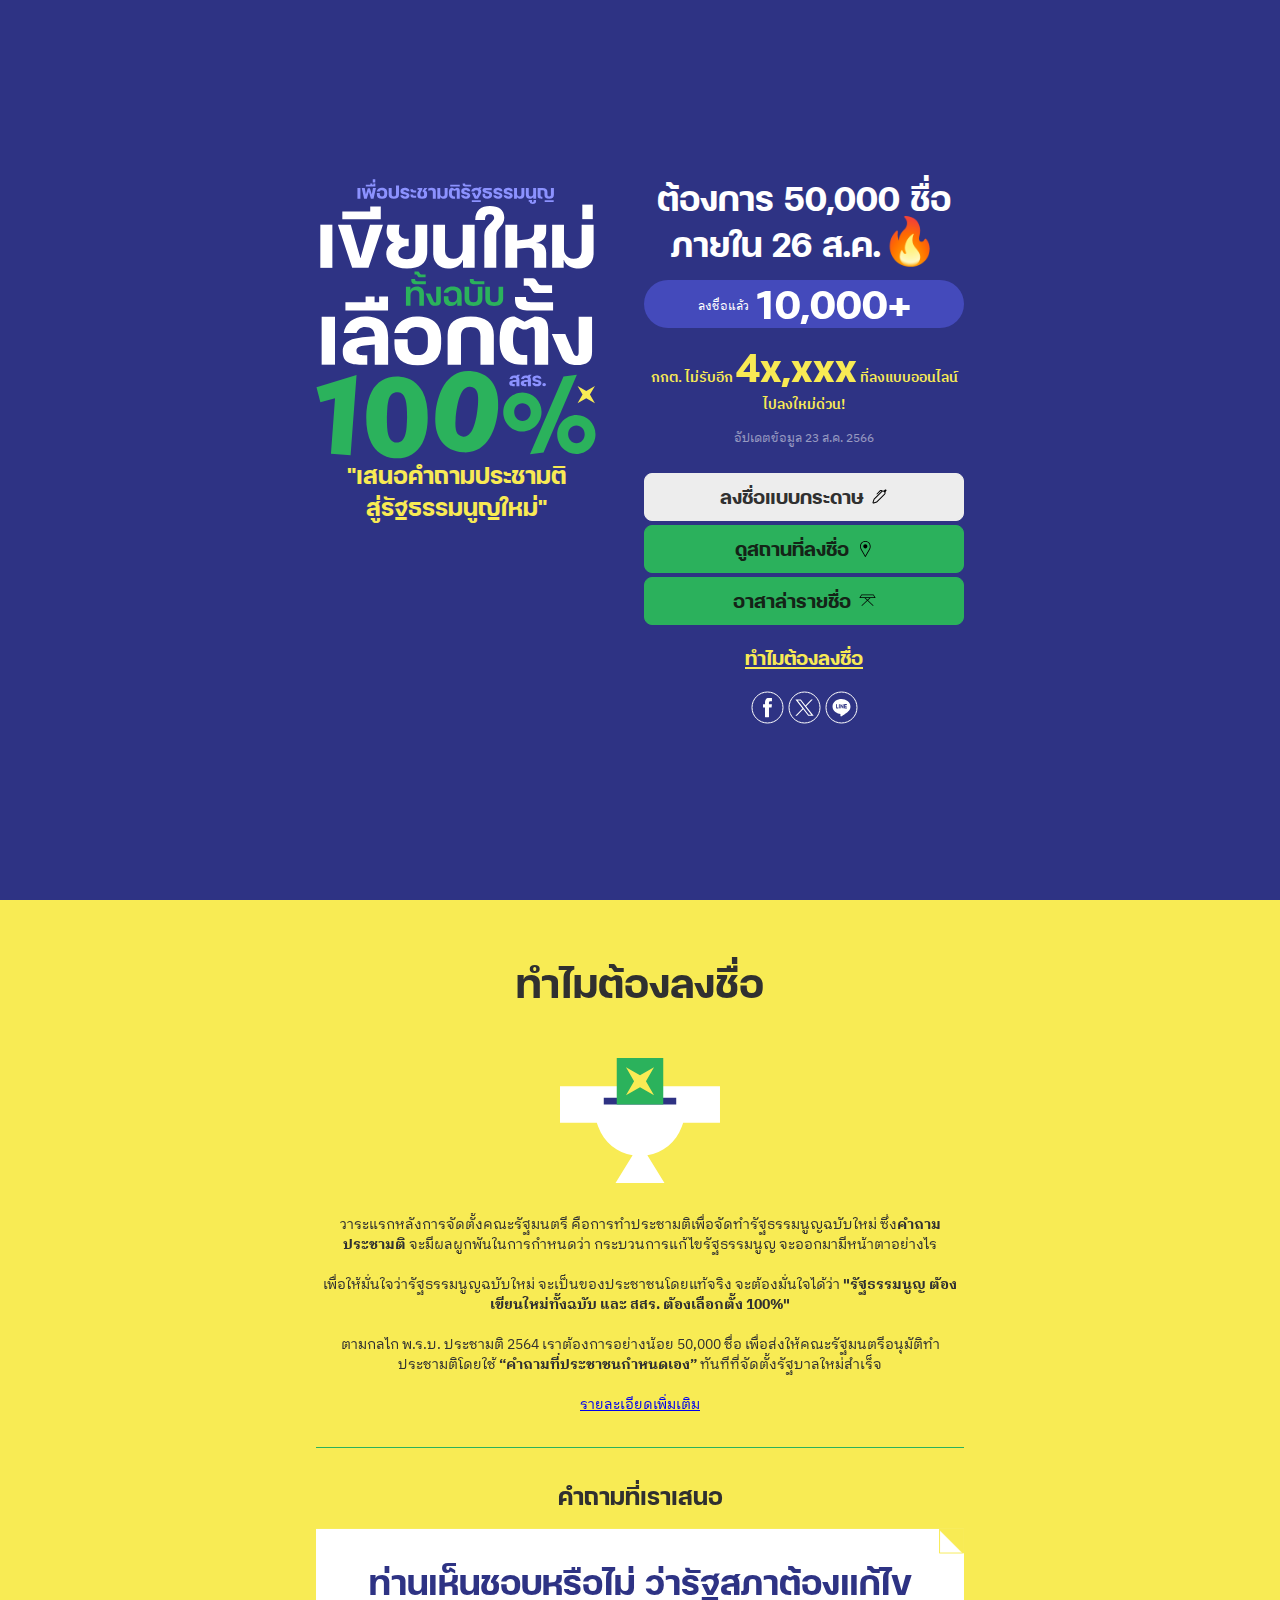
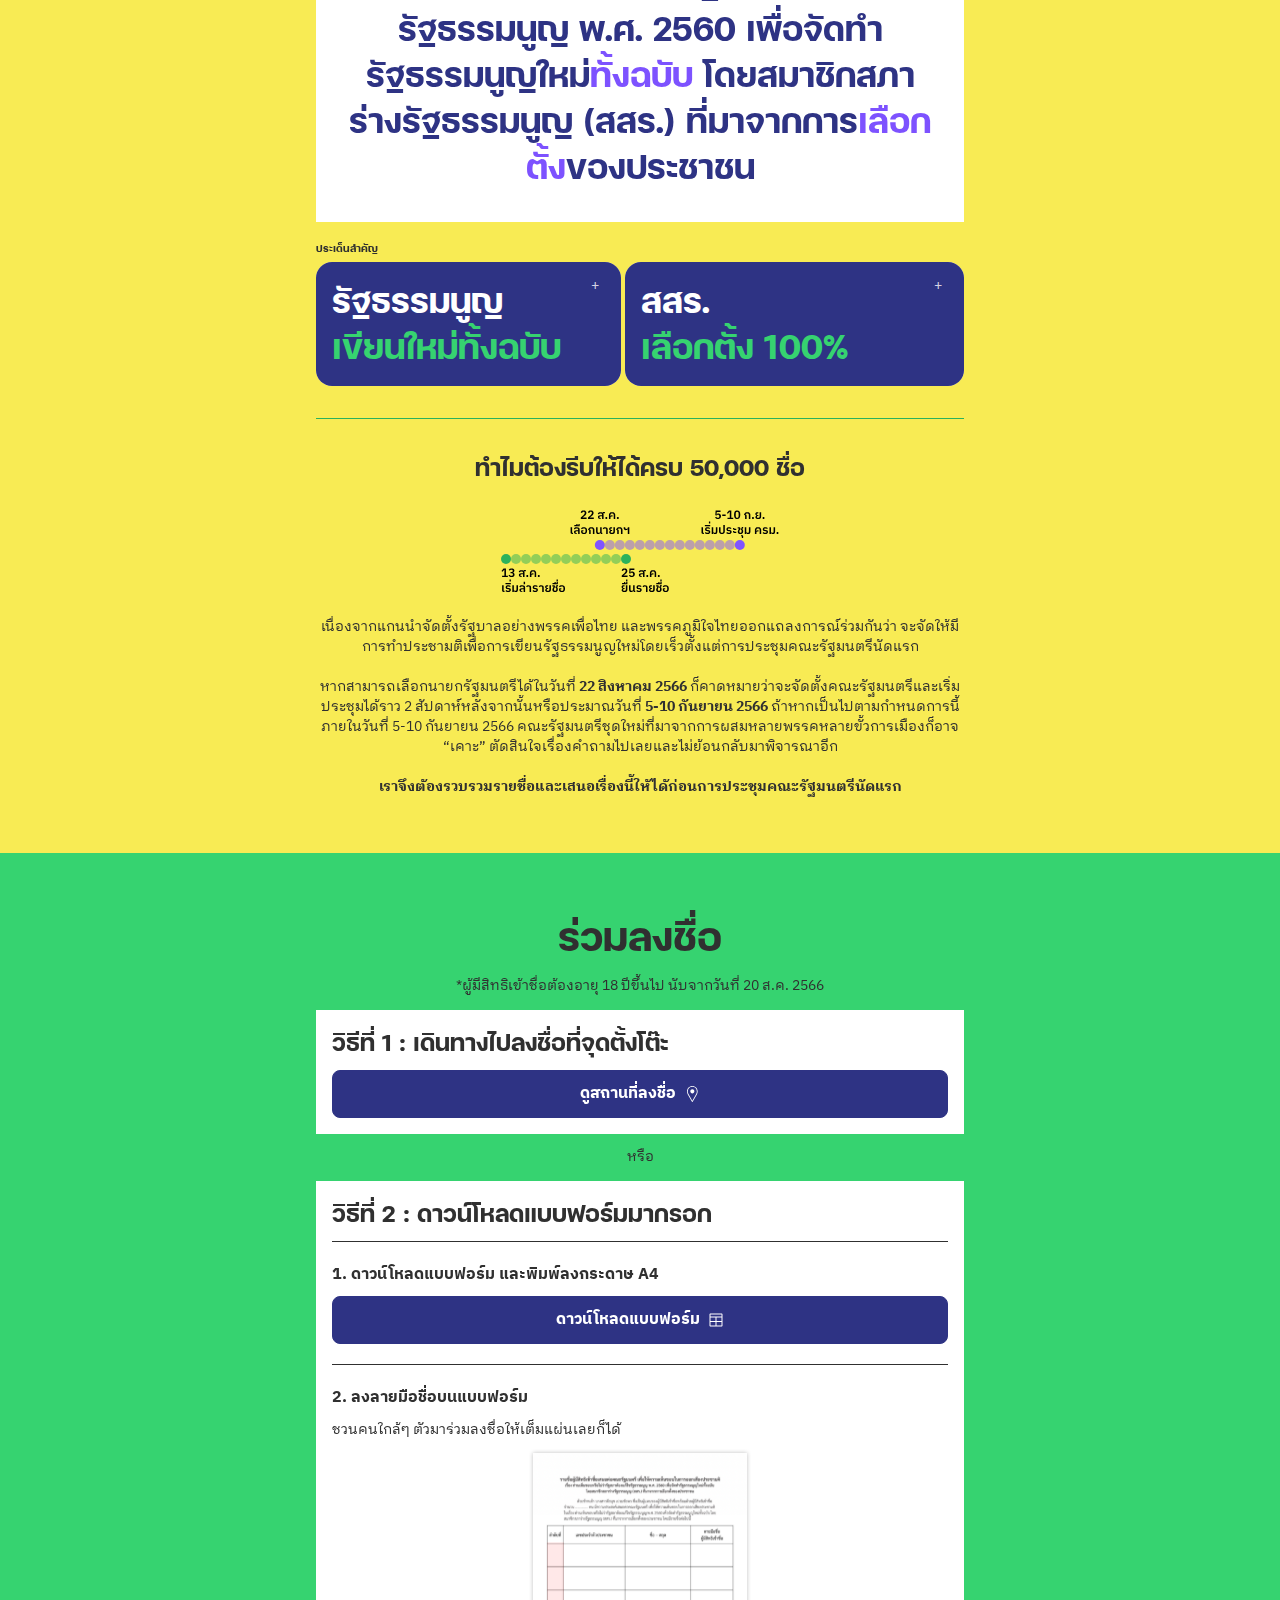
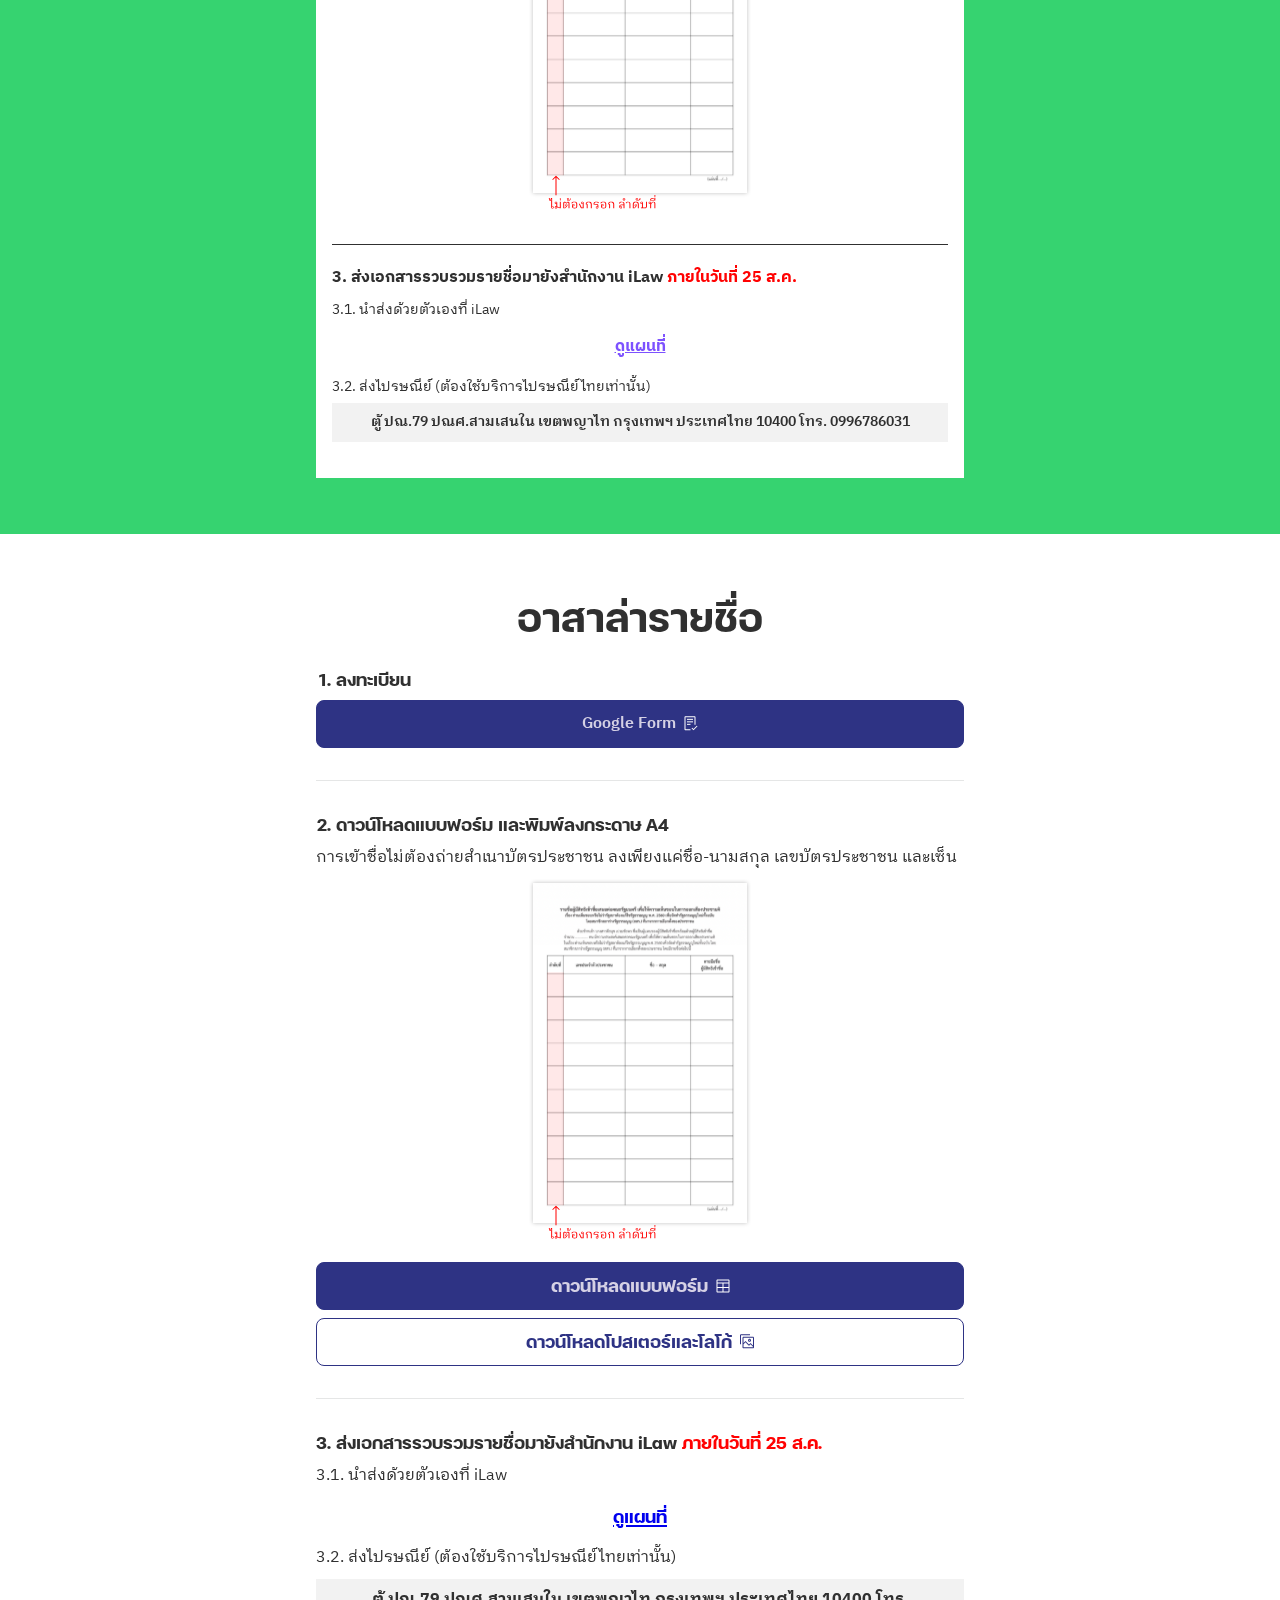
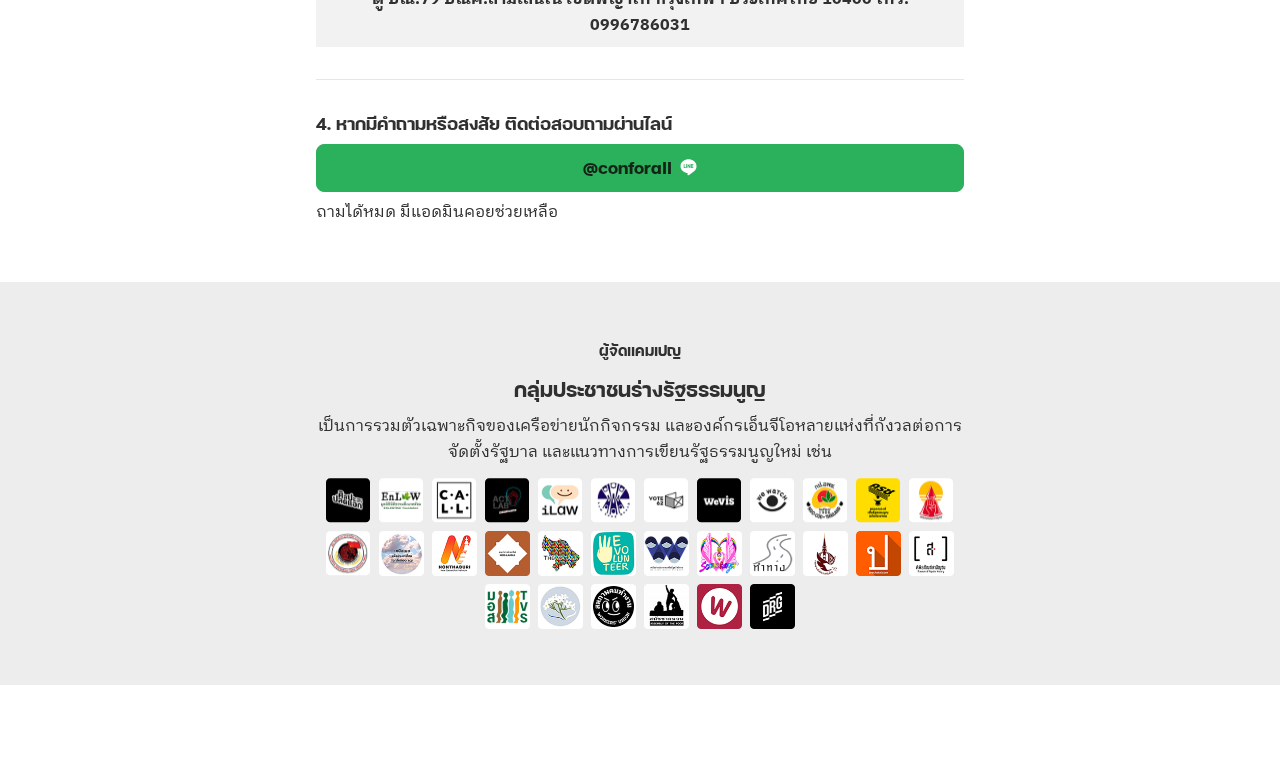
==== index.html @ ce6282ba "deploy: 4229543f8a9b3a291f91d2aa2ce86ffb2a4c7391" ====
<!DOCTYPE html>


<html lang="en">
	<head>
		<title>ConForAll</title>
		<meta charset="utf-8">
		<link rel="icon" type="image/svg+xml" href="/favicon.svg">
		<meta name="viewport" content="width=device-width">
		<meta name="generator" content="Astro v2.10.12">
		<meta name="description" content="ต้องการ 50,000 ชื่อ เสนอคำถามประชามติ สู่รัฐธรรมนูญใหม่">
		<meta property="og:title" content="เขียนใหม่ทั้งฉบับ เลือกตั้ง100%">
		<meta property="og:description" content="ต้องการ 50,000 ชื่อ เสนอคำถามประชามติ สู่รัฐธรรมนูญใหม่">
		<meta property="og:image" content="/og.png">

		<script type="text/partytown" defer data-domain="conforall.com" src="https://analytics.punchup.world/js/plausible.js"></script>
	<link rel="stylesheet" href="/_astro/index.bd94ede0.css" />
<link rel="stylesheet" href="/_astro/index.0c57d0da.css" /><script type="module">const s=e=>{e.forEach(n=>{const t=document.getElementById("nav");n.isIntersecting?t?.setAttribute("class","fixed invisible max-h-0 opacity-0 bg-primary p-0 w-screen fixed bottom-0 z-50 transition-all duration-300 ease-out"):t?.setAttribute("class","fixed visible max-h-[80px] opacity-100 bg-primary p-0 w-screen fixed bottom-0 z-50 transition-all duration-300 ease-in")})},i=document.getElementById("welcome");i&&new IntersectionObserver(s).observe(i);
</script>
<script>!(function(w,p,f,c){c=w[p]=Object.assign(w[p]||{},{"lib":"/~partytown/","debug":false});c[f]=(c[f]||[])})(window,'partytown','forward');/* Partytown 0.7.6 - MIT builder.io */
!function(t,e,n,i,r,o,a,d,s,c,p,l){function u(){l||(l=1,"/"==(a=(o.lib||"/~partytown/")+(o.debug?"debug/":""))[0]&&(s=e.querySelectorAll('script[type="text/partytown"]'),i!=t?i.dispatchEvent(new CustomEvent("pt1",{detail:t})):(d=setTimeout(f,1e4),e.addEventListener("pt0",w),r?h(1):n.serviceWorker?n.serviceWorker.register(a+(o.swPath||"partytown-sw.js"),{scope:a}).then((function(t){t.active?h():t.installing&&t.installing.addEventListener("statechange",(function(t){"activated"==t.target.state&&h()}))}),console.error):f())))}function h(t){c=e.createElement(t?"script":"iframe"),t||(c.setAttribute("style","display:block;width:0;height:0;border:0;visibility:hidden"),c.setAttribute("aria-hidden",!0)),c.src=a+"partytown-"+(t?"atomics.js?v=0.7.6":"sandbox-sw.html?"+Date.now()),e.body.appendChild(c)}function f(n,r){for(w(),i==t&&(o.forward||[]).map((function(e){delete t[e.split(".")[0]]})),n=0;n<s.length;n++)(r=e.createElement("script")).innerHTML=s[n].innerHTML,e.head.appendChild(r);c&&c.parentNode.removeChild(c)}function w(){clearTimeout(d)}o=t.partytown||{},i==t&&(o.forward||[]).map((function(e){p=t,e.split(".").map((function(e,n,i){p=p[i[n]]=n+1<i.length?"push"==i[n+1]?[]:p[i[n]]||{}:function(){(t._ptf=t._ptf||[]).push(i,arguments)}}))})),"complete"==e.readyState?u():(t.addEventListener("DOMContentLoaded",u),t.addEventListener("load",u))}(window,document,navigator,top,window.crossOriginIsolated);</script></head>

	<body>
		<main class="body-03-normal">
			
	<div class="flex flex-col justify-center items-center pb-[60px] md:pb-[80px]">
		<section id="welcome" class="bg-primary min-h-screen flex justify-center items-center relative">
			<div class="flex flex-col md:flex-row"><div data-svelte-h="svelte-nqqnta"><img class="w-[180px] md:w-[280px] max-w-[280px] m-auto" src="/campaign-logo.svg" alt="campaign-logo"> <p class="heading-responsive-01 text-info flex flex-col justify-center items-center"><span>&quot;เสนอคำถามประชามติ</span> <span>สู่รัฐธรรมนูญใหม่&quot;</span></p></div> <div class="text-center mt-[12px] md:mt-[0px] md:ml-[48px] grid gap-[12px]"><div data-svelte-h="svelte-4adg7v"><h2 class="heading-responsive-02 text-base-100">ต้องการ 50,000 ชื่อ</h2> <h2 class="heading-responsive-02 text-base-100">ภายใน 26 ส.ค.🔥</h2></div> <div class="rounded-full text-base-100 flex flex-row justify-center items-center space-x-2 bg-primary-focus h-12 body-01-normal"><span class="mt-1" data-svelte-h="svelte-ah5kuy">ลงชื่อแล้ว</span> <span class="heading-responsive-03">10,000+</span></div> <p class="heading-01 text-info" data-svelte-h="svelte-1qrcm0">กกต. ไม่รับอีก <span class="heading-responsive-03">4x,xxx</span> ที่ลงแบบออนไลน์
			ไปลงใหม่ด่วน!</p> <div class="body-01-normal text-base-100 opacity-50">อัปเดตข้อมูล 23 ส.ค. 2566</div> <div class="mt-3" data-svelte-h="svelte-u8yxqc"><a href="#petition" class="btn btn-block font-minimal text-[26px]">ลงชื่อแบบกระดาษ
				<img src="/icons/pen.svg" alt="icon-pen"></a> <a href="/locations" class="btn btn-block btn-secondary font-minimal text-[26px] mt-[4px]">ดูสถานที่ลงชื่อ
				<svg xmlns="http://www.w3.org/2000/svg" width="16" height="16" viewBox="0 0 16 16" fill="none"><path d="M8.33332 0C5.40622 0 3 2.28256 3 5.53844C3 6.70035 3.27369 7.50866 3.78205 8.40382L7.97434 15.7884C8.00983 15.8525 8.06184 15.9059 8.12497 15.9432C8.1881 15.9804 8.26004 16 8.33332 16C8.4066 16 8.47854 15.9804 8.54166 15.9432C8.60479 15.9059 8.6568 15.8525 8.69229 15.7884L12.8846 8.40382C13.393 7.50864 13.6666 6.70035 13.6666 5.53844C13.6666 2.28256 11.2604 0 8.33332 0ZM8.33332 0.82051C10.8441 0.82051 12.8461 2.67673 12.8461 5.53844C12.8461 6.58135 12.6437 7.17112 12.173 7.99999L8.33332 14.7564L4.49359 7.99999C4.02289 7.17114 3.82051 6.58135 3.82051 5.53844C3.82051 2.67673 5.82255 0.82051 8.33332 0.82051ZM8.33332 3.28204C9.47107 3.28204 10.3846 4.19558 10.3846 5.33332C10.3846 6.47104 9.47106 7.38459 8.33332 7.38459C7.19557 7.38459 6.28204 6.47104 6.28204 5.33332C6.28204 4.19558 7.19557 3.28204 8.33332 3.28204Z" fill="black"></path></svg></a> <a href="#table-register" class="btn btn-block btn-secondary font-minimal text-[26px] mt-[4px]">อาสาล่ารายชื่อ
				<img src="/icons/table.svg" alt="icon-table"></a></div> <a class="text-decoration-line: underline font-minimal text-[26px] text-info" href="#event-reasons" data-svelte-h="svelte-18lvamn">ทำไมต้องลงชื่อ</a> <div class="flex [&>*:not(:first-child)]:ml-[4px] justify-center"><a href="http://www.facebook.com/sharer/sharer.php?u=https://conforall.com" target="_blank"><img src="/facebook-logo.svg" alt="facebook-logo"></a> <a href="https://twitter.com/intent/tweet?url=https://conforall.com" target="_blank"><img src="/x-logo.svg" alt="x-logo"></a> <a href="https://social-plugins.line.me/lineit/share?url=https://conforall.com" target="_blank"><img src="/line-logo.svg" alt="line-logo"></a></div></div> </div>
		</section>

		<section id="nav" class="bg-primary p-0 w-screen fixed top-0 z-50">
			<div class="w-full max-w-[864px] flex justify-between items-center h-[60px] md:h-[80px] p-[18px]"><div class="flex items-center"><span class="hidden md:block text-base-100 heading-03 mr-[12px]" data-svelte-h="svelte-1qpgr6o">แชร์ให้เพื่อน</span> <div class="flex [&>*:not(:first-child)]:ml-[4px] justify-center"><a href="http://www.facebook.com/sharer/sharer.php?u=https://conforall.com" target="_blank"><img src="/facebook-logo.svg" alt="facebook-logo"></a> <a href="https://twitter.com/intent/tweet?url=https://conforall.com" target="_blank"><img src="/x-logo.svg" alt="x-logo"></a> <a href="https://social-plugins.line.me/lineit/share?url=https://conforall.com" target="_blank"><img src="/line-logo.svg" alt="line-logo"></a></div></div> <div class="max-w-[158px] md:max-w-[240px] flex-1" data-svelte-h="svelte-xc0uo9"><a href="/locations"><button class="btn btn-block heading-03 font-bold">ดูสถานที่ลงชื่อ
				<svg xmlns="http://www.w3.org/2000/svg" width="16" height="16" viewBox="0 0 16 16" fill="none"><path d="M8.33332 0C5.40622 0 3 2.28256 3 5.53844C3 6.70035 3.27369 7.50866 3.78205 8.40382L7.97434 15.7884C8.00983 15.8525 8.06184 15.9059 8.12497 15.9432C8.1881 15.9804 8.26004 16 8.33332 16C8.4066 16 8.47854 15.9804 8.54166 15.9432C8.60479 15.9059 8.6568 15.8525 8.69229 15.7884L12.8846 8.40382C13.393 7.50864 13.6666 6.70035 13.6666 5.53844C13.6666 2.28256 11.2604 0 8.33332 0ZM8.33332 0.82051C10.8441 0.82051 12.8461 2.67673 12.8461 5.53844C12.8461 6.58135 12.6437 7.17112 12.173 7.99999L8.33332 14.7564L4.49359 7.99999C4.02289 7.17114 3.82051 6.58135 3.82051 5.53844C3.82051 2.67673 5.82255 0.82051 8.33332 0.82051ZM8.33332 3.28204C9.47107 3.28204 10.3846 4.19558 10.3846 5.33332C10.3846 6.47104 9.47106 7.38459 8.33332 7.38459C7.19557 7.38459 6.28204 6.47104 6.28204 5.33332C6.28204 4.19558 7.19557 3.28204 8.33332 3.28204Z" fill="black"></path></svg></button></a></div></div>
		</section>

		<section id="event-reasons" class="bg-[#F8EB54]">
			<style>astro-island,astro-slot,astro-static-slot{display:contents}</style><script>(()=>{var e=async t=>{await(await t())()};(self.Astro||(self.Astro={})).load=e;window.dispatchEvent(new Event("astro:load"));})();;(()=>{var d;{let p={0:t=>u(t),1:t=>l(t),2:t=>new RegExp(t),3:t=>new Date(t),4:t=>new Map(l(t)),5:t=>new Set(l(t)),6:t=>BigInt(t),7:t=>new URL(t),8:t=>new Uint8Array(t),9:t=>new Uint16Array(t),10:t=>new Uint32Array(t)},h=t=>{let[e,n]=t;return e in p?p[e](n):void 0},l=t=>t.map(h),u=t=>typeof t!="object"||t===null?t:Object.fromEntries(Object.entries(t).map(([e,n])=>[e,h(n)]));customElements.get("astro-island")||customElements.define("astro-island",(d=class extends HTMLElement{constructor(){super(...arguments);this.hydrate=async()=>{var i;if(!this.hydrator||!this.isConnected)return;let e=(i=this.parentElement)==null?void 0:i.closest("astro-island[ssr]");if(e){e.addEventListener("astro:hydrate",this.hydrate,{once:!0});return}let n=this.querySelectorAll("astro-slot"),o={},a=this.querySelectorAll("template[data-astro-template]");for(let r of a){let s=r.closest(this.tagName);s!=null&&s.isSameNode(this)&&(o[r.getAttribute("data-astro-template")||"default"]=r.innerHTML,r.remove())}for(let r of n){let s=r.closest(this.tagName);s!=null&&s.isSameNode(this)&&(o[r.getAttribute("name")||"default"]=r.innerHTML)}let c;try{c=this.hasAttribute("props")?u(JSON.parse(this.getAttribute("props"))):{}}catch(r){let s=this.getAttribute("component-url")||"<unknown>",y=this.getAttribute("component-export");throw y&&(s+=` (export ${y})`),console.error(`[hydrate] Error parsing props for component ${s}`,this.getAttribute("props"),r),r}await this.hydrator(this)(this.Component,c,o,{client:this.getAttribute("client")}),this.removeAttribute("ssr"),this.dispatchEvent(new CustomEvent("astro:hydrate"))}}connectedCallback(){!this.hasAttribute("await-children")||this.firstChild?this.childrenConnectedCallback():new MutationObserver((e,n)=>{n.disconnect(),setTimeout(()=>this.childrenConnectedCallback(),0)}).observe(this,{childList:!0})}async childrenConnectedCallback(){let e=this.getAttribute("before-hydration-url");e&&await import(e),this.start()}start(){let e=JSON.parse(this.getAttribute("opts")),n=this.getAttribute("client");if(Astro[n]===void 0){window.addEventListener(`astro:${n}`,()=>this.start(),{once:!0});return}Astro[n](async()=>{let o=this.getAttribute("renderer-url"),[a,{default:c}]=await Promise.all([import(this.getAttribute("component-url")),o?import(o):()=>()=>{}]),i=this.getAttribute("component-export")||"default";if(!i.includes("."))this.Component=a[i];else{this.Component=a;for(let r of i.split("."))this.Component=this.Component[r]}return this.hydrator=c,this.hydrate},e,this)}attributeChangedCallback(){this.hydrate()}},d.observedAttributes=["props"],d))}})();</script><astro-island uid="Z1E2Q03" component-url="/_astro/event-reasons.3609653d.js" component-export="default" renderer-url="/_astro/client.cb726945.js" props="{}" ssr="" client="load" opts="{&quot;name&quot;:&quot;EventReason&quot;,&quot;value&quot;:true}" await-children=""><div class="text-center items-center text-sm"><div class="grid gap-[16px] md:gap-[32px]" data-svelte-h="svelte-9jpta7"><h1 class="heading-responsive-03">ทำไมต้องลงชื่อ</h1> <img class="m-auto mt-[16px] mt-[16px]" src="/vote-box.svg" alt="vote-box"> <div><p>วาระแรกหลังการจัดตั้งคณะรัฐมนตรี
				คือการทำประชามติเพื่อจัดทำรัฐธรรมนูญฉบับใหม่ ซึ่ง<span class="font-bold">คำถามประชามติ</span> จะมีผลผูกพันในการกำหนดว่า กระบวนการแก้ไขรัฐธรรมนูญ จะออกมามีหน้าตาอย่างไร</p> <br> <p>เพื่อให้มั่นใจว่ารัฐธรรมนูญฉบับใหม่ จะเป็นของประชาชนโดยแท้จริง
				จะต้องมั่นใจได้ว่า <span class="font-bold">&quot;รัฐธรรมนูญ ต้องเขียนใหม่ทั้งฉบับ และ สสร. ต้องเลือกตั้ง 100%&quot;</span></p> <br> <p>ตามกลไก พ.ร.บ. ประชามติ 2564 เราต้องการอย่างน้อย 50,000 ชื่อ
				เพื่อส่งให้คณะรัฐมนตรีอนุมัติทำประชามติโดยใช้ <span class="font-bold">“คำถามที่ประชาชนกำหนดเอง”</span> ทันทีที่จัดตั้งรัฐบาลใหม่สำเร็จ</p> <br> <a class="text-decoration-line: underline text-[-webkit-link]" target="_blank" href="https://ilaw.or.th/node/6612">รายละเอียดเพิ่มเติม</a></div></div> <div class="w-full border-t border-secondary my-[32px]"></div> <div class="grid gap-[16px]"><h2 class="heading-responsive-01 md:text-[36px] md:leading-[36px] text-left md:text-center" data-svelte-h="svelte-10fyp97">คำถามที่เราเสนอ</h2> <div class="bg-[url('/paper-bg.svg')] bg-cover p-[24px] md:p-[32px]" data-svelte-h="svelte-1is1a2j"><p class="heading-responsive-02 text-primary">ท่านเห็นชอบหรือไม่ ว่ารัฐสภาต้องแก้ไขรัฐธรรมนูญ พ.ศ. 2560
				เพื่อจัดทำรัฐธรรมนูญใหม่<span class="text-accent">ทั้งฉบับ</span>
				โดยสมาชิกสภาร่างรัฐธรรมนูญ (สสร.) ที่มาจากการ<span class="text-accent">เลือกตั้ง</span>ของประชาชน</p></div> <div><p class="text-left font-minimal" data-svelte-h="svelte-18gsge6">ประเด็นสำคัญ</p> <div class="flex flex-col md:flex-row mt-[4px]"><div> <div tabindex="1" class="collapse collapse-plus border-base-300 bg-base-200 cursor:pointer"><input type="checkbox" class="peer"> <div class="collapse-title bg-primary text-primary-content text-left"><h2 class="heading-responsive-02 text-base-100">รัฐธรรมนูญ</h2> <h2 class="heading-responsive-02 text-secondary-focus">เขียนใหม่ทั้งฉบับ</h2></div> <div class="collapse-content bg-primary text-primary-content"><div data-svelte-h="svelte-vmrx3w"><p>รัฐธรรมนูญ 2560 มีที่มาจากระบอบคสช.
								ซึ่งแต่งตั้งคนของตัวเองขึ้นมายกร่าง
								และมีหลายกลไกที่วางไว้เพื่อสืบทอดอำนาจให้กับคณะรัฐประหาร
								การยกเลิกรัฐธรรมนูญ 2560 “ทั้งหมด” และเริ่มต้นกระบวนการจัดทำใหม่
								“ทั้งฉบับ” เป็นเรื่องที่จำเป็น</p> <br> <p>หากการเขียนรัฐธรรมนูญใหม่
								เปิดช่องให้กำหนดเงื่อนไขบางอย่างได้ว่าให้เขียนใหม่เฉพาะบางเรื่อง
								และต้องคงไว้บางเรื่อง ไม่เท่ากับการ “เขียนรัฐธรรมนูญใหม่”
								โดยแท้จริง
								แต่กลายเป็นเปิดช่องคงไว้ซึ่งอำนาจบางประการที่มีที่มาไม่ชอบธรรมได้</p></div></div></div></div> <div class="mt-[4px] md:ml-[4px] md:mt-[0px]"> <div tabindex="2" class="collapse collapse-plus border-base-300 bg-base-200 cursor:pointer"><input type="checkbox" class="peer"> <div class="collapse-title bg-primary text-primary-content text-left"><h2 class="heading-responsive-02 text-base-100">สสร.</h2> <h2 class="heading-responsive-02 text-secondary-focus">เลือกตั้ง 100%</h2></div> <div class="collapse-content bg-primary text-primary-content"><div data-svelte-h="svelte-8b881"><p>ความฝันที่จะมีรัฐธรรมนูญฉบับใหม่
								เป็นกติกากลางใช้ร่วมกันซึ่งเป็นที่ยอมรับ
								สามารถวางรากฐานการเมืองให้กับประเทศไทย
								ต้องเริ่มจากกระบวนการที่ชอบธรรม
								ประชาชนได้มีส่วนร่วมและตัดสินใจทุกส่วน</p> <br> <p>สสร. ผู้ที่จะมายกร่างจึงต้องมาจากการเลือกตั้งของประชาชน
								เป็นตัวแทนและมีความรับผิดชอบผูกพันกับประชาชนผู้ออกเสียง
								หากมีคนที่มาจากกระบวนการอื่น หรือมีนักเทคนิค นักวิชาการ
								อาจเกิดการครอบงำผู้ยกร่าง
								หรือทำให้จำนวนเสียงตอนลงมติเปลี่ยนแปลงไปได้มาก</p></div></div></div></div></div></div></div> <div class="w-full border-t border-secondary my-[32px]"></div> <div class="grid gap-[24px]" data-svelte-h="svelte-4c1g5j"><h2 class="heading-responsive-01 md:text-[36px] md:leading-[36px] text-left md:text-center">ทำไมต้องรีบให้ได้ครบ 50,000 ชื่อ</h2> <div><img class="m-auto mw-[288px]" src="/timeline.svg" alt="timeline"></div> <div><p>เนื่องจากแกนนำจัดตั้งรัฐบาลอย่างพรรคเพื่อไทย
				และพรรคภูมิใจไทยออกแถลงการณ์ร่วมกันว่า
				จะจัดให้มีการทำประชามติเพื่อการเขียนรัฐธรรมนูญใหม่โดยเร็วตั้งแต่การประชุมคณะรัฐมนตรีนัดแรก</p> <br> <p>หากสามารถเลือกนายกรัฐมนตรีได้ในวันที่ <span class="font-bold">22 สิงหาคม 2566</span>
				ก็คาดหมายว่าจะจัดตั้งคณะรัฐมนตรีและเริ่มประชุมได้ราว 2 สัปดาห์หลังจากนั้นหรือประมาณวันที่
				<span class="font-bold">5-10 กันยายน 2566</span> ถ้าหากเป็นไปตามกำหนดการนี้
				ภายในวันที่ 5-10 กันยายน 2566 คณะรัฐมนตรีชุดใหม่ที่มาจากการผสมหลายพรรคหลายขั้วการเมืองก็อาจ
				“เคาะ” ตัดสินใจเรื่องคำถามไปเลยและไม่ย้อนกลับมาพิจารณาอีก</p> <br> <p class="font-bold">เราจึงต้องรวบรวมรายชื่อและเสนอเรื่องนี้ให้ได้ก่อนการประชุมคณะรัฐมนตรีนัดแรก</p></div></div></div></astro-island>
		</section>

		<section id="petition" class="bg-secondary-focus">
			<astro-island uid="ZzIK0A" component-url="/_astro/petition.1900489b.js" component-export="default" renderer-url="/_astro/client.cb726945.js" props="{}" ssr="" client="load" opts="{&quot;name&quot;:&quot;Petition&quot;,&quot;value&quot;:true}" await-children=""><div class="text-center grid gap-3 body-02-normal" data-svelte-h="svelte-1wz3a7d"><h3 class="heading-responsive-03">ร่วมลงชื่อ</h3> <p>*ผู้มีสิทธิเข้าชื่อต้องอายุ 18 ปีขึ้นไป นับจากวันที่ 20 ส.ค. 2566</p> <div class="p-4 bg-base-100 grid gap-3 text-left"><h1 class="heading-responsive-01">วิธีที่ 1 : เดินทางไปลงชื่อที่จุดตั้งโต๊ะ</h1> <a href="/locations" class="btn btn-block btn-primary text-[16px] normal-case heading-03 text-base-100">ดูสถานที่ลงชื่อ
			<svg xmlns="http://www.w3.org/2000/svg" width="16" height="16" viewBox="0 0 16 16" fill="none"><path d="M8.33332 0C5.40622 0 3 2.28256 3 5.53844C3 6.70035 3.27369 7.50866 3.78205 8.40382L7.97434 15.7884C8.00983 15.8525 8.06184 15.9059 8.12497 15.9432C8.1881 15.9804 8.26004 16 8.33332 16C8.4066 16 8.47854 15.9804 8.54166 15.9432C8.60479 15.9059 8.6568 15.8525 8.69229 15.7884L12.8846 8.40382C13.393 7.50864 13.6666 6.70035 13.6666 5.53844C13.6666 2.28256 11.2604 0 8.33332 0ZM8.33332 0.82051C10.8441 0.82051 12.8461 2.67673 12.8461 5.53844C12.8461 6.58135 12.6437 7.17112 12.173 7.99999L8.33332 14.7564L4.49359 7.99999C4.02289 7.17114 3.82051 6.58135 3.82051 5.53844C3.82051 2.67673 5.82255 0.82051 8.33332 0.82051ZM8.33332 3.28204C9.47107 3.28204 10.3846 4.19558 10.3846 5.33332C10.3846 6.47104 9.47106 7.38459 8.33332 7.38459C7.19557 7.38459 6.28204 6.47104 6.28204 5.33332C6.28204 4.19558 7.19557 3.28204 8.33332 3.28204Z" fill="white"></path></svg></a></div> <p>หรือ</p> <div class="p-4 bg-base-100 text-left"><h1 class="heading-responsive-01 mb-3">วิธีที่ 2 : ดาวน์โหลดแบบฟอร์มมากรอก</h1> <div class="border-t grid gap-2 py-5"><p class="heading-03">1. ดาวน์โหลดแบบฟอร์ม และพิมพ์ลงกระดาษ A4</p> <a target="_blank" href="https://drive.google.com/file/d/1M1VQsUMyw0u7ZmfWHobKirvD1TRBsRXG/view" class="btn btn-block btn-primary text-[16px] normal-case heading-03 text-base-100">ดาวน์โหลดแบบฟอร์ม
				<svg xmlns="http://www.w3.org/2000/svg" width="16" height="16" viewBox="0 0 16 16" fill="none"><rect width="16" height="16" fill="transparent" style="mix-blend-mode:multiply"></rect><path d="M13.5 1.5H2.5C2.23478 1.5 1.98043 1.60536 1.79289 1.79289C1.60536 1.98043 1.5 2.23478 1.5 2.5V13.5C1.5 13.7652 1.60536 14.0196 1.79289 14.2071C1.98043 14.3946 2.23478 14.5 2.5 14.5H13.5C13.7652 14.5 14.0196 14.3946 14.2071 14.2071C14.3946 14.0196 14.5 13.7652 14.5 13.5V2.5C14.5 2.23478 14.3946 1.98043 14.2071 1.79289C14.0196 1.60536 13.7652 1.5 13.5 1.5ZM13.5 2.5V4.5H2.5V2.5H13.5ZM8.5 5.5H13.5V9H8.5V5.5ZM7.5 9H2.5V5.5H7.5V9ZM2.5 10H7.5V13.5H2.5V10ZM8.5 13.5V10H13.5V13.5H8.5Z" fill="white"></path></svg></a></div> <div class="border-t grid gap-2 py-5"><p class="heading-03">2. ลงลายมือชื่อบนแบบฟอร์ม</p> <p>ชวนคนใกล้ๆ ตัวมาร่วมลงชื่อให้เต็มแผ่นเลยก็ได้</p> <img class="mx-auto" src="/register-form.svg" alt="register-form"></div> <div class="border-t grid gap-2 py-5"><p class="heading-03">3. ส่งเอกสารรวบรวมรายชื่อมายังสำนักงาน iLaw <span class="text-[#FF0202]">ภายในวันที่ 25 ส.ค.</span></p> <div class="grid gap-1"><p>3.1. นำส่งด้วยตัวเองที่ iLaw</p> <a href="https://goo.gl/maps/PM5nXuVFUv5GCUZw7" class="link px-6 py-2 text-center text-accent font-bold heading-03">ดูแผนที่</a></div> <div class="grid gap-1"><p>3.2. ส่งไปรษณีย์ (ต้องใช้บริการไปรษณีย์ไทยเท่านั้น)</p> <p class="p-2 font-semibold bg-[#F2F2F2] text-center">ตู้ ปณ.79 ปณศ.สามเสนใน เขตพญาไท กรุงเทพฯ ประเทศไทย 10400 โทร.
					0996786031</p></div></div></div></div></astro-island>
		</section>

		<section id="table-register">
			<div data-svelte-h="svelte-ny2maf"><h1 class="heading-responsive-03 text-center">อาสาล่ารายชื่อ</h1> <div class="mt-[24px]"><div class="grid gap-[8px]"><ol class="list-[auto]" type="1"><li value="1" class="font-minimal text-[24px] leading-[24px] ml-[20px]">ลงทะเบียน</li></ol> <a target="_blank" href="https://docs.google.com/forms/d/e/1FAIpQLSeE6m4IqK4ffOCIs4B0S8g09x2sPnIMkdMWJyGw3ycUDzOzeQ/viewform"><button class="btn btn-block btn-primary text-[16px] normal-case">Google Form
					<img src="/icons/register.svg" alt="icon-register"></button></a></div> <div class="w-full border-t border-base-300 my-[32px]"></div> <div class="grid gap-[8px]"><ol class="list-[auto]" type="1"><li value="2" class="font-minimal text-[24px] leading-[24px] ml-[20px]">ดาวน์โหลดแบบฟอร์ม และพิมพ์ลงกระดาษ A4</li></ol> <p>การเข้าชื่อไม่ต้องถ่ายสำเนาบัตรประชาชน ลงเพียงแค่ชื่อ-นามสกุล
				เลขบัตรประชาชน และเซ็น</p> <img class="mx-auto" src="/register-form.svg" alt="register-form"> <a target="_blank" href="https://drive.google.com/file/d/1M1VQsUMyw0u7ZmfWHobKirvD1TRBsRXG/view"><button class="btn btn-block btn-primary text-[24px] leading-[24px] font-minimal">ดาวน์โหลดแบบฟอร์ม
					<img src="/icons/form.svg" alt="icon-form"></button></a> <a target="_blank" href="https://shorturl.at/pszI0"><button class="btn btn-block btn-outline btn-primary text-[24px] leading-[24px] font-minimal">ดาวน์โหลดโปสเตอร์และโลโก้
					 <img src="/icons/image.svg" alt="icon-image"></button></a></div> <div class="w-full border-t border-base-300 my-[32px]"></div> <div class="grid gap-[8px]"><ol class="list-[auto]" type="1"><li value="3" class="font-minimal text-[24px] leading-[24px] ml-[20px]">ส่งเอกสารรวบรวมรายชื่อมายังสำนักงาน iLaw <span class="text-[#FF0202]">ภายในวันที่ 25 ส.ค.</span></li></ol> <p>3.1. นำส่งด้วยตัวเองที่ iLaw</p> <div class="flex justify-center py-[8px]"><a class="text-center font-minimal text-[24px] leading-[24px] underline text-[-webkit-link]" target="_blank" href="https://goo.gl/maps/PM5nXuVFUv5GCUZw7">ดูแผนที่</a></div> <p>3.2. ส่งไปรษณีย์ (ต้องใช้บริการไปรษณีย์ไทยเท่านั้น)</p> <p class="p-[8px] font-bold bg-[#F2F2F2] text-center">ตู้ ปณ.79 ปณศ.สามเสนใน เขตพญาไท กรุงเทพฯ ประเทศไทย 10400 โทร. 0996786031</p></div> <div class="w-full border-t border-base-300 my-[32px]"></div> <div class="grid gap-[8px]"><ol class="list-[auto]" type="1"><li value="4" class="font-minimal text-[24px] leading-[24px] ml-[20px]">หากมีคำถามหรือสงสัย ติดต่อสอบถามผ่านไลน์</li></ol> <a target="_blank" href="https://lin.ee/LZObBDv"><button class="btn btn-block btn-secondary text-[24px] leading-[24px] font-minimal normal-case">@conforall
					<img src="/line-color-logo.svg" alt="line-color-logo"></button></a> <p>ถามได้หมด มีแอดมินคอยช่วยเหลือ</p></div></div></div>
		</section>

		<section class="bg-base-200">
			<div class="grid gap-[12px] text-center" data-svelte-h="svelte-1foe9xu"><p class="font-minimal text-[20px] leading-[26px]">ผู้จัดแคมเปญ</p> <h2 class="font-minimal text-[28px] leading-[26px]">กลุ่มประชาชนร่างรัฐธรรมนูญ</h2> <p>เป็นการรวมตัวเฉพาะกิจของเครือข่ายนักกิจกรรม
		และองค์กรเอ็นจีโอหลายแห่งที่กังวลต่อการจัดตั้งรัฐบาล
		และแนวทางการเขียนรัฐธรรมนูญใหม่ เช่น</p> <div class="flex flex-wrap gap-[8px] justify-center"><img src="/partners/logo-01.svg" width="45" height="45" alt="partners-logo-01"> <img src="/partners/logo-02.svg" width="45" height="45" alt="partners-logo-02"> <img src="/partners/logo-03.svg" width="45" height="45" alt="partners-logo-03"> <img src="/partners/logo-04.svg" width="45" height="45" alt="partners-logo-04"> <img src="/partners/logo-05.svg" width="45" height="45" alt="partners-logo-05"> <img src="/partners/logo-06.svg" width="45" height="45" alt="partners-logo-06"> <img src="/partners/logo-07.svg" width="45" height="45" alt="partners-logo-07"> <img src="/partners/logo-09.svg" width="45" height="45" alt="partners-logo-09"> <img src="/partners/logo-10.svg" width="45" height="45" alt="partners-logo-10"> <img src="/partners/logo-11.svg" width="45" height="45" alt="partners-logo-11"> <img src="/partners/logo-12.svg" width="45" height="45" alt="partners-logo-12"> <img src="/partners/logo-13.svg" width="45" height="45" alt="partners-logo-13"> <img src="/partners/logo-14.svg" width="45" height="45" alt="partners-logo-14"> <img src="/partners/logo-15.png" width="45" height="45" alt="partners-logo-15"> <img src="/partners/logo-16.png" width="45" height="45" alt="partners-logo-16"> <img src="/partners/logo-17.png" width="45" height="45" alt="partners-logo-17"> <img src="/partners/logo-18.png" width="45" height="45" alt="partners-logo-18"> <img src="/partners/logo-19.png" width="45" height="45" alt="partners-logo-19"> <img src="/partners/logo-20.png" width="45" height="45" alt="partners-logo-20"> <img src="/partners/logo-21.png" width="45" height="45" alt="partners-logo-21"> <img src="/partners/logo-22.png" width="45" height="45" alt="partners-logo-22"> <img src="/partners/logo-23.png" width="45" height="45" alt="partners-logo-23"> <img src="/partners/logo-24.png" width="45" height="45" alt="partners-logo-24"> <img src="/partners/logo-25.png" width="45" height="45" alt="partners-logo-25"> <img src="/partners/logo-26.png" width="45" height="45" alt="partners-logo-26"> <img src="/partners/logo-27.png" width="45" height="45" alt="partners-logo-27"> <img src="/partners/logo-28.png" width="45" height="45" alt="partners-logo-28"> <img src="/partners/logo-29.png" width="45" height="45" alt="partners-logo-29"> <img src="/partners/logo-30.png" width="45" height="45" alt="partners-logo-30"> <img src="/partners/logo-31.png" width="45" height="45" alt="partners-logo-31"></div></div>
		</section>
	</div>

		</main>
	</body></html>
---- _astro/index.bd94ede0.css ----
*,:before,:after{box-sizing:border-box;border-width:0;border-style:solid;border-color:currentColor}:before,:after{--tw-content: ""}html{line-height:1.5;-webkit-text-size-adjust:100%;-moz-tab-size:4;-o-tab-size:4;tab-size:4;font-family:IBM Plex Sans Thai,sans-serif;font-feature-settings:normal;font-variation-settings:normal}body{margin:0;line-height:inherit}hr{height:0;color:inherit;border-top-width:1px}abbr:where([title]){-webkit-text-decoration:underline dotted;text-decoration:underline dotted}h1,h2,h3,h4,h5,h6{font-size:inherit;font-weight:inherit}a{color:inherit;text-decoration:inherit}b,strong{font-weight:bolder}code,kbd,samp,pre{font-family:ui-monospace,SFMono-Regular,Menlo,Monaco,Consolas,Liberation Mono,Courier New,monospace;font-size:1em}small{font-size:80%}sub,sup{font-size:75%;line-height:0;position:relative;vertical-align:baseline}sub{bottom:-.25em}sup{top:-.5em}table{text-indent:0;border-color:inherit;border-collapse:collapse}button,input,optgroup,select,textarea{font-family:inherit;font-feature-settings:inherit;font-variation-settings:inherit;font-size:100%;font-weight:inherit;line-height:inherit;color:inherit;margin:0;padding:0}button,select{text-transform:none}button,[type=button],[type=reset],[type=submit]{-webkit-appearance:button;background-color:transparent;background-image:none}:-moz-focusring{outline:auto}:-moz-ui-invalid{box-shadow:none}progress{vertical-align:baseline}::-webkit-inner-spin-button,::-webkit-outer-spin-button{height:auto}[type=search]{-webkit-appearance:textfield;outline-offset:-2px}::-webkit-search-decoration{-webkit-appearance:none}::-webkit-file-upload-button{-webkit-appearance:button;font:inherit}summary{display:list-item}blockquote,dl,dd,h1,h2,h3,h4,h5,h6,hr,figure,p,pre{margin:0}fieldset{margin:0;padding:0}legend{padding:0}ol,ul,menu{list-style:none;margin:0;padding:0}dialog{padding:0}textarea{resize:vertical}input::-moz-placeholder,textarea::-moz-placeholder{opacity:1;color:#9ca3af}input::placeholder,textarea::placeholder{opacity:1;color:#9ca3af}button,[role=button]{cursor:pointer}:disabled{cursor:default}img,svg,video,canvas,audio,iframe,embed,object{display:block;vertical-align:middle}img,video{max-width:100%;height:auto}[hidden]{display:none}:root,[data-theme]{background-color:hsl(var(--b1) / var(--tw-bg-opacity, 1));color:hsl(var(--bc) / var(--tw-text-opacity, 1))}html{-webkit-tap-highlight-color:transparent}:root{--p: 237 48% 35%;--nf: 0 0% 0%;--b2: 0 0% 93%;--su: 158 64% 52%;--wa: 43 96% 56%;--er: 0 91% 71%;--bc: 146 0% 19%;--pc: 250 28% 86%;--sc: 133 30% 11%;--ac: 264 100% 93%;--nc: 145 0% 78%;--inc: 53 34% 14%;--suc: 158 100% 10%;--wac: 43 100% 11%;--erc: 0 100% 14%;--rounded-box: 1rem;--rounded-btn: .5rem;--rounded-badge: 1.9rem;--animation-btn: .25s;--animation-input: .2s;--btn-text-case: uppercase;--btn-focus-scale: .95;--border-btn: 1px;--tab-border: 1px;--tab-radius: .5rem;--pf: 237 47% 50%;--s: 142 61% 43%;--sf: 142 64% 52%;--a: 255 100% 66%;--af: 255 77% 53%;--n: 0 0% 0%;--b1: 0 0% 100%;--b3: 180 2% 90%;--in: 55 92% 65%}*,:before,:after{--tw-border-spacing-x: 0;--tw-border-spacing-y: 0;--tw-translate-x: 0;--tw-translate-y: 0;--tw-rotate: 0;--tw-skew-x: 0;--tw-skew-y: 0;--tw-scale-x: 1;--tw-scale-y: 1;--tw-pan-x: ;--tw-pan-y: ;--tw-pinch-zoom: ;--tw-scroll-snap-strictness: proximity;--tw-gradient-from-position: ;--tw-gradient-via-position: ;--tw-gradient-to-position: ;--tw-ordinal: ;--tw-slashed-zero: ;--tw-numeric-figure: ;--tw-numeric-spacing: ;--tw-numeric-fraction: ;--tw-ring-inset: ;--tw-ring-offset-width: 0px;--tw-ring-offset-color: #fff;--tw-ring-color: rgb(59 130 246 / .5);--tw-ring-offset-shadow: 0 0 #0000;--tw-ring-shadow: 0 0 #0000;--tw-shadow: 0 0 #0000;--tw-shadow-colored: 0 0 #0000;--tw-blur: ;--tw-brightness: ;--tw-contrast: ;--tw-grayscale: ;--tw-hue-rotate: ;--tw-invert: ;--tw-saturate: ;--tw-sepia: ;--tw-drop-shadow: ;--tw-backdrop-blur: ;--tw-backdrop-brightness: ;--tw-backdrop-contrast: ;--tw-backdrop-grayscale: ;--tw-backdrop-hue-rotate: ;--tw-backdrop-invert: ;--tw-backdrop-opacity: ;--tw-backdrop-saturate: ;--tw-backdrop-sepia: }::backdrop{--tw-border-spacing-x: 0;--tw-border-spacing-y: 0;--tw-translate-x: 0;--tw-translate-y: 0;--tw-rotate: 0;--tw-skew-x: 0;--tw-skew-y: 0;--tw-scale-x: 1;--tw-scale-y: 1;--tw-pan-x: ;--tw-pan-y: ;--tw-pinch-zoom: ;--tw-scroll-snap-strictness: proximity;--tw-gradient-from-position: ;--tw-gradient-via-position: ;--tw-gradient-to-position: ;--tw-ordinal: ;--tw-slashed-zero: ;--tw-numeric-figure: ;--tw-numeric-spacing: ;--tw-numeric-fraction: ;--tw-ring-inset: ;--tw-ring-offset-width: 0px;--tw-ring-offset-color: #fff;--tw-ring-color: rgb(59 130 246 / .5);--tw-ring-offset-shadow: 0 0 #0000;--tw-ring-shadow: 0 0 #0000;--tw-shadow: 0 0 #0000;--tw-shadow-colored: 0 0 #0000;--tw-blur: ;--tw-brightness: ;--tw-contrast: ;--tw-grayscale: ;--tw-hue-rotate: ;--tw-invert: ;--tw-saturate: ;--tw-sepia: ;--tw-drop-shadow: ;--tw-backdrop-blur: ;--tw-backdrop-brightness: ;--tw-backdrop-contrast: ;--tw-backdrop-grayscale: ;--tw-backdrop-hue-rotate: ;--tw-backdrop-invert: ;--tw-backdrop-opacity: ;--tw-backdrop-saturate: ;--tw-backdrop-sepia: }.avatar.placeholder>div{display:flex;align-items:center;justify-content:center}@media (hover:hover){.checkbox-primary:hover{--tw-border-opacity: 1;border-color:hsl(var(--p) / var(--tw-border-opacity))}.label a:hover{--tw-text-opacity: 1;color:hsl(var(--bc) / var(--tw-text-opacity))}}.btn{display:inline-flex;flex-shrink:0;cursor:pointer;-webkit-user-select:none;-moz-user-select:none;user-select:none;flex-wrap:wrap;align-items:center;justify-content:center;border-color:transparent;border-color:hsl(var(--b2) / var(--tw-border-opacity));text-align:center;transition-property:color,background-color,border-color,text-decoration-color,fill,stroke,opacity,box-shadow,transform,filter,-webkit-backdrop-filter;transition-property:color,background-color,border-color,text-decoration-color,fill,stroke,opacity,box-shadow,transform,filter,backdrop-filter;transition-property:color,background-color,border-color,text-decoration-color,fill,stroke,opacity,box-shadow,transform,filter,backdrop-filter,-webkit-backdrop-filter;transition-timing-function:cubic-bezier(.4,0,.2,1);transition-timing-function:cubic-bezier(0,0,.2,1);transition-duration:.2s;border-radius:var(--rounded-btn, .5rem);height:3rem;padding-left:1rem;padding-right:1rem;font-size:.875rem;line-height:1.25rem;line-height:1em;min-height:3rem;gap:.5rem;font-weight:600;text-decoration-line:none;border-width:var(--border-btn, 1px);animation:button-pop var(--animation-btn, .25s) ease-out;text-transform:var(--btn-text-case, uppercase);--tw-border-opacity: 1;--tw-bg-opacity: 1;background-color:hsl(var(--b2) / var(--tw-bg-opacity));--tw-text-opacity: 1;color:hsl(var(--bc) / var(--tw-text-opacity));outline-color:hsl(var(--bc) / 1)}.btn-disabled,.btn[disabled],.btn:disabled{pointer-events:none}.btn-group>input[type=radio].btn{-webkit-appearance:none;-moz-appearance:none;appearance:none}.btn-group>input[type=radio].btn:before{content:attr(data-title)}.btn:is(input[type=checkbox]),.btn:is(input[type=radio]){width:auto;-webkit-appearance:none;-moz-appearance:none;appearance:none}.btn:is(input[type=checkbox]):after,.btn:is(input[type=radio]):after{--tw-content: attr(aria-label);content:var(--tw-content)}.checkbox{flex-shrink:0;--chkbg: var(--bc);--chkfg: var(--b1);height:1.5rem;width:1.5rem;cursor:pointer;-webkit-appearance:none;-moz-appearance:none;appearance:none;border-width:1px;border-color:hsl(var(--bc) / var(--tw-border-opacity));--tw-border-opacity: .2;border-radius:var(--rounded-btn, .5rem)}.collapse:not(td):not(tr):not(colgroup){visibility:visible}.collapse{position:relative;display:grid;overflow:hidden;grid-template-rows:auto 0fr;transition:grid-template-rows .2s;width:100%;border-radius:var(--rounded-box, 1rem)}.collapse-title,.collapse>input[type=checkbox],.collapse>input[type=radio],.collapse-content{grid-column-start:1;grid-row-start:1}.collapse>input[type=checkbox],.collapse>input[type=radio]{-webkit-appearance:none;-moz-appearance:none;appearance:none;opacity:0}.collapse-content{visibility:hidden;grid-column-start:1;grid-row-start:2;min-height:0px;transition:visibility .2s;transition:padding .2s ease-out,background-color .2s ease-out;padding-left:1rem;padding-right:1rem;cursor:unset}.collapse[open],.collapse-open,.collapse:focus:not(.collapse-close){grid-template-rows:auto 1fr}.collapse:not(.collapse-close):has(>input[type=checkbox]:checked),.collapse:not(.collapse-close):has(>input[type=radio]:checked){grid-template-rows:auto 1fr}.collapse[open] .collapse-content,.collapse-open .collapse-content,.collapse:focus:not(.collapse-close) .collapse-content,.collapse:not(.collapse-close) input[type=checkbox]:checked~.collapse-content,.collapse:not(.collapse-close) input[type=radio]:checked~.collapse-content{visibility:visible;min-height:-moz-fit-content;min-height:fit-content}@media (hover: hover){.btm-nav>*.disabled:hover,.btm-nav>*[disabled]:hover{pointer-events:none;--tw-border-opacity: 0;background-color:hsl(var(--n) / var(--tw-bg-opacity));--tw-bg-opacity: .1;color:hsl(var(--bc) / var(--tw-text-opacity));--tw-text-opacity: .2}.btn:hover{--tw-border-opacity: 1;border-color:hsl(var(--b3) / var(--tw-border-opacity));--tw-bg-opacity: 1;background-color:hsl(var(--b3) / var(--tw-bg-opacity))}.btn-primary:hover{--tw-border-opacity: 1;border-color:hsl(var(--pf) / var(--tw-border-opacity));--tw-bg-opacity: 1;background-color:hsl(var(--pf) / var(--tw-bg-opacity))}.btn-secondary:hover{--tw-border-opacity: 1;border-color:hsl(var(--sf) / var(--tw-border-opacity));--tw-bg-opacity: 1;background-color:hsl(var(--sf) / var(--tw-bg-opacity))}.btn-accent:hover{--tw-border-opacity: 1;border-color:hsl(var(--af) / var(--tw-border-opacity));--tw-bg-opacity: 1;background-color:hsl(var(--af) / var(--tw-bg-opacity))}.btn.glass:hover{--glass-opacity: 25%;--glass-border-opacity: 15%}.btn-outline:hover{--tw-border-opacity: 1;border-color:hsl(var(--bc) / var(--tw-border-opacity));--tw-bg-opacity: 1;background-color:hsl(var(--bc) / var(--tw-bg-opacity));--tw-text-opacity: 1;color:hsl(var(--b1) / var(--tw-text-opacity))}.btn-outline.btn-primary:hover{--tw-border-opacity: 1;border-color:hsl(var(--pf) / var(--tw-border-opacity));--tw-bg-opacity: 1;background-color:hsl(var(--pf) / var(--tw-bg-opacity));--tw-text-opacity: 1;color:hsl(var(--pc) / var(--tw-text-opacity))}.btn-outline.btn-secondary:hover{--tw-border-opacity: 1;border-color:hsl(var(--sf) / var(--tw-border-opacity));--tw-bg-opacity: 1;background-color:hsl(var(--sf) / var(--tw-bg-opacity));--tw-text-opacity: 1;color:hsl(var(--sc) / var(--tw-text-opacity))}.btn-outline.btn-accent:hover{--tw-border-opacity: 1;border-color:hsl(var(--af) / var(--tw-border-opacity));--tw-bg-opacity: 1;background-color:hsl(var(--af) / var(--tw-bg-opacity));--tw-text-opacity: 1;color:hsl(var(--ac) / var(--tw-text-opacity))}.btn-outline.btn-success:hover{--tw-border-opacity: 1;border-color:hsl(var(--su) / var(--tw-border-opacity));--tw-bg-opacity: 1;background-color:hsl(var(--su) / var(--tw-bg-opacity));--tw-text-opacity: 1;color:hsl(var(--suc) / var(--tw-text-opacity))}.btn-outline.btn-info:hover{--tw-border-opacity: 1;border-color:hsl(var(--in) / var(--tw-border-opacity));--tw-bg-opacity: 1;background-color:hsl(var(--in) / var(--tw-bg-opacity));--tw-text-opacity: 1;color:hsl(var(--inc) / var(--tw-text-opacity))}.btn-outline.btn-warning:hover{--tw-border-opacity: 1;border-color:hsl(var(--wa) / var(--tw-border-opacity));--tw-bg-opacity: 1;background-color:hsl(var(--wa) / var(--tw-bg-opacity));--tw-text-opacity: 1;color:hsl(var(--wac) / var(--tw-text-opacity))}.btn-outline.btn-error:hover{--tw-border-opacity: 1;border-color:hsl(var(--er) / var(--tw-border-opacity));--tw-bg-opacity: 1;background-color:hsl(var(--er) / var(--tw-bg-opacity));--tw-text-opacity: 1;color:hsl(var(--erc) / var(--tw-text-opacity))}.btn-disabled:hover,.btn[disabled]:hover,.btn:disabled:hover{--tw-border-opacity: 0;background-color:hsl(var(--n) / var(--tw-bg-opacity));--tw-bg-opacity: .2;color:hsl(var(--bc) / var(--tw-text-opacity));--tw-text-opacity: .2}.btn:is(input[type=checkbox]:checked):hover,.btn:is(input[type=radio]:checked):hover{--tw-border-opacity: 1;border-color:hsl(var(--pf) / var(--tw-border-opacity));--tw-bg-opacity: 1;background-color:hsl(var(--pf) / var(--tw-bg-opacity))}:where(.menu li:not(.menu-title):not(.disabled)>*:not(ul):not(details):not(.menu-title)):not(.active):hover,:where(.menu li:not(.menu-title):not(.disabled)>details>summary:not(.menu-title)):not(.active):hover{cursor:pointer;background-color:hsl(var(--bc) / .1);--tw-text-opacity: 1;color:hsl(var(--bc) / var(--tw-text-opacity));outline:2px solid transparent;outline-offset:2px}}.form-control{display:flex;flex-direction:column}.label{display:flex;-webkit-user-select:none;-moz-user-select:none;user-select:none;align-items:center;justify-content:space-between;padding:.5rem .25rem}.input{flex-shrink:1;height:3rem;padding-left:1rem;padding-right:1rem;font-size:1rem;line-height:2;line-height:1.5rem;border-width:1px;border-color:hsl(var(--bc) / var(--tw-border-opacity));--tw-border-opacity: 0;--tw-bg-opacity: 1;background-color:hsl(var(--b1) / var(--tw-bg-opacity));border-radius:var(--rounded-btn, .5rem)}.input-group>.input{isolation:isolate}.input-group>*,.input-group>.input,.input-group>.textarea,.input-group>.select{border-radius:0}.link{cursor:pointer;text-decoration-line:underline}.menu li.disabled{cursor:not-allowed;-webkit-user-select:none;-moz-user-select:none;user-select:none;color:hsl(var(--bc) / .3)}.modal{pointer-events:none;position:fixed;inset:0;margin:0;display:grid;height:100%;max-height:none;width:100%;max-width:none;justify-items:center;padding:0;opacity:0;overscroll-behavior:contain;z-index:999;background-color:transparent;color:inherit;transition-duration:.2s;transition-timing-function:cubic-bezier(0,0,.2,1);transition-property:transform,opacity,visibility;overflow-y:hidden}:where(.modal){align-items:center}.modal-box{max-height:calc(100vh - 5em);grid-column-start:1;grid-row-start:1;width:91.666667%;max-width:32rem;--tw-scale-x: .9;--tw-scale-y: .9;transform:translate(var(--tw-translate-x),var(--tw-translate-y)) rotate(var(--tw-rotate)) skew(var(--tw-skew-x)) skewY(var(--tw-skew-y)) scaleX(var(--tw-scale-x)) scaleY(var(--tw-scale-y));--tw-bg-opacity: 1;background-color:hsl(var(--b1) / var(--tw-bg-opacity));padding:1.5rem;transition-property:color,background-color,border-color,text-decoration-color,fill,stroke,opacity,box-shadow,transform,filter,-webkit-backdrop-filter;transition-property:color,background-color,border-color,text-decoration-color,fill,stroke,opacity,box-shadow,transform,filter,backdrop-filter;transition-property:color,background-color,border-color,text-decoration-color,fill,stroke,opacity,box-shadow,transform,filter,backdrop-filter,-webkit-backdrop-filter;transition-timing-function:cubic-bezier(.4,0,.2,1);transition-timing-function:cubic-bezier(0,0,.2,1);transition-duration:.2s;border-top-left-radius:var(--rounded-box, 1rem);border-top-right-radius:var(--rounded-box, 1rem);border-bottom-left-radius:var(--rounded-box, 1rem);border-bottom-right-radius:var(--rounded-box, 1rem);box-shadow:#00000040 0 25px 50px -12px;overflow-y:auto;overscroll-behavior:contain}.modal-open,.modal:target,.modal-toggle:checked+.modal,.modal[open]{pointer-events:auto;visibility:visible;opacity:1}.modal-action{display:flex;margin-top:1.5rem;justify-content:flex-end}:root:has(:is(.modal-open,.modal:target,.modal-toggle:checked+.modal,.modal[open])){overflow:hidden}.radio{flex-shrink:0;--chkbg: var(--bc);height:1.5rem;width:1.5rem;cursor:pointer;-webkit-appearance:none;-moz-appearance:none;appearance:none;border-radius:9999px;border-width:1px;border-color:hsl(var(--bc) / var(--tw-border-opacity));--tw-border-opacity: .2}.select{display:inline-flex;cursor:pointer;-webkit-user-select:none;-moz-user-select:none;user-select:none;-webkit-appearance:none;-moz-appearance:none;appearance:none;height:3rem;padding-left:1rem;padding-right:2.5rem;font-size:.875rem;line-height:1.25rem;line-height:2;min-height:3rem;border-width:1px;border-color:hsl(var(--bc) / var(--tw-border-opacity));--tw-border-opacity: 0;--tw-bg-opacity: 1;background-color:hsl(var(--b1) / var(--tw-bg-opacity));font-weight:600;border-radius:var(--rounded-btn, .5rem);background-image:linear-gradient(45deg,transparent 50%,currentColor 50%),linear-gradient(135deg,currentColor 50%,transparent 50%);background-position:calc(100% - 20px) calc(1px + 50%),calc(100% - 16px) calc(1px + 50%);background-size:4px 4px,4px 4px;background-repeat:no-repeat}.select[multiple]{height:auto}.btm-nav>*.disabled,.btm-nav>*[disabled]{pointer-events:none;--tw-border-opacity: 0;background-color:hsl(var(--n) / var(--tw-bg-opacity));--tw-bg-opacity: .1;color:hsl(var(--bc) / var(--tw-text-opacity));--tw-text-opacity: .2}.btm-nav>* .label{font-size:1rem;line-height:1.5rem}.btn:active:hover,.btn:active:focus{animation:button-pop 0s ease-out;transform:scale(var(--btn-focus-scale, .97))}.btn:focus-visible{outline-style:solid;outline-width:2px;outline-offset:2px}.btn-primary{--tw-border-opacity: 1;border-color:hsl(var(--p) / var(--tw-border-opacity));--tw-bg-opacity: 1;background-color:hsl(var(--p) / var(--tw-bg-opacity));--tw-text-opacity: 1;color:hsl(var(--pc) / var(--tw-text-opacity));outline-color:hsl(var(--p) / 1)}.btn-primary.btn-active{--tw-border-opacity: 1;border-color:hsl(var(--pf) / var(--tw-border-opacity));--tw-bg-opacity: 1;background-color:hsl(var(--pf) / var(--tw-bg-opacity))}.btn-secondary{--tw-border-opacity: 1;border-color:hsl(var(--s) / var(--tw-border-opacity));--tw-bg-opacity: 1;background-color:hsl(var(--s) / var(--tw-bg-opacity));--tw-text-opacity: 1;color:hsl(var(--sc) / var(--tw-text-opacity));outline-color:hsl(var(--s) / 1)}.btn-secondary.btn-active{--tw-border-opacity: 1;border-color:hsl(var(--sf) / var(--tw-border-opacity));--tw-bg-opacity: 1;background-color:hsl(var(--sf) / var(--tw-bg-opacity))}.btn-accent{--tw-border-opacity: 1;border-color:hsl(var(--a) / var(--tw-border-opacity));--tw-bg-opacity: 1;background-color:hsl(var(--a) / var(--tw-bg-opacity));--tw-text-opacity: 1;color:hsl(var(--ac) / var(--tw-text-opacity));outline-color:hsl(var(--a) / 1)}.btn-accent.btn-active{--tw-border-opacity: 1;border-color:hsl(var(--af) / var(--tw-border-opacity));--tw-bg-opacity: 1;background-color:hsl(var(--af) / var(--tw-bg-opacity))}.btn.glass{--tw-shadow: 0 0 #0000;--tw-shadow-colored: 0 0 #0000;box-shadow:var(--tw-ring-offset-shadow, 0 0 #0000),var(--tw-ring-shadow, 0 0 #0000),var(--tw-shadow);outline-color:currentColor}.btn.glass.btn-active{--glass-opacity: 25%;--glass-border-opacity: 15%}.btn-outline{border-color:currentColor;background-color:transparent;--tw-text-opacity: 1;color:hsl(var(--bc) / var(--tw-text-opacity));--tw-shadow: 0 0 #0000;--tw-shadow-colored: 0 0 #0000;box-shadow:var(--tw-ring-offset-shadow, 0 0 #0000),var(--tw-ring-shadow, 0 0 #0000),var(--tw-shadow)}.btn-outline.btn-active{--tw-border-opacity: 1;border-color:hsl(var(--bc) / var(--tw-border-opacity));--tw-bg-opacity: 1;background-color:hsl(var(--bc) / var(--tw-bg-opacity));--tw-text-opacity: 1;color:hsl(var(--b1) / var(--tw-text-opacity))}.btn-outline.btn-primary{--tw-text-opacity: 1;color:hsl(var(--p) / var(--tw-text-opacity))}.btn-outline.btn-primary.btn-active{--tw-border-opacity: 1;border-color:hsl(var(--pf) / var(--tw-border-opacity));--tw-bg-opacity: 1;background-color:hsl(var(--pf) / var(--tw-bg-opacity));--tw-text-opacity: 1;color:hsl(var(--pc) / var(--tw-text-opacity))}.btn-outline.btn-secondary{--tw-text-opacity: 1;color:hsl(var(--s) / var(--tw-text-opacity))}.btn-outline.btn-secondary.btn-active{--tw-border-opacity: 1;border-color:hsl(var(--sf) / var(--tw-border-opacity));--tw-bg-opacity: 1;background-color:hsl(var(--sf) / var(--tw-bg-opacity));--tw-text-opacity: 1;color:hsl(var(--sc) / var(--tw-text-opacity))}.btn-outline.btn-accent{--tw-text-opacity: 1;color:hsl(var(--a) / var(--tw-text-opacity))}.btn-outline.btn-accent.btn-active{--tw-border-opacity: 1;border-color:hsl(var(--af) / var(--tw-border-opacity));--tw-bg-opacity: 1;background-color:hsl(var(--af) / var(--tw-bg-opacity));--tw-text-opacity: 1;color:hsl(var(--ac) / var(--tw-text-opacity))}.btn-outline.btn-success{--tw-text-opacity: 1;color:hsl(var(--su) / var(--tw-text-opacity))}.btn-outline.btn-success.btn-active{--tw-border-opacity: 1;border-color:hsl(var(--su) / var(--tw-border-opacity));--tw-bg-opacity: 1;background-color:hsl(var(--su) / var(--tw-bg-opacity));--tw-text-opacity: 1;color:hsl(var(--suc) / var(--tw-text-opacity))}.btn-outline.btn-info{--tw-text-opacity: 1;color:hsl(var(--in) / var(--tw-text-opacity))}.btn-outline.btn-info.btn-active{--tw-border-opacity: 1;border-color:hsl(var(--in) / var(--tw-border-opacity));--tw-bg-opacity: 1;background-color:hsl(var(--in) / var(--tw-bg-opacity));--tw-text-opacity: 1;color:hsl(var(--inc) / var(--tw-text-opacity))}.btn-outline.btn-warning{--tw-text-opacity: 1;color:hsl(var(--wa) / var(--tw-text-opacity))}.btn-outline.btn-warning.btn-active{--tw-border-opacity: 1;border-color:hsl(var(--wa) / var(--tw-border-opacity));--tw-bg-opacity: 1;background-color:hsl(var(--wa) / var(--tw-bg-opacity));--tw-text-opacity: 1;color:hsl(var(--wac) / var(--tw-text-opacity))}.btn-outline.btn-error{--tw-text-opacity: 1;color:hsl(var(--er) / var(--tw-text-opacity))}.btn-outline.btn-error.btn-active{--tw-border-opacity: 1;border-color:hsl(var(--er) / var(--tw-border-opacity));--tw-bg-opacity: 1;background-color:hsl(var(--er) / var(--tw-bg-opacity));--tw-text-opacity: 1;color:hsl(var(--erc) / var(--tw-text-opacity))}.btn.btn-disabled,.btn[disabled],.btn:disabled{--tw-border-opacity: 0;background-color:hsl(var(--n) / var(--tw-bg-opacity));--tw-bg-opacity: .2;color:hsl(var(--bc) / var(--tw-text-opacity));--tw-text-opacity: .2}.btn-group>input[type=radio]:checked.btn,.btn-group>.btn-active{--tw-border-opacity: 1;border-color:hsl(var(--p) / var(--tw-border-opacity));--tw-bg-opacity: 1;background-color:hsl(var(--p) / var(--tw-bg-opacity));--tw-text-opacity: 1;color:hsl(var(--pc) / var(--tw-text-opacity))}.btn-group>input[type=radio]:checked.btn:focus-visible,.btn-group>.btn-active:focus-visible{outline-style:solid;outline-width:2px;outline-color:hsl(var(--p) / 1)}.btn:is(input[type=checkbox]:checked),.btn:is(input[type=radio]:checked){--tw-border-opacity: 1;border-color:hsl(var(--p) / var(--tw-border-opacity));--tw-bg-opacity: 1;background-color:hsl(var(--p) / var(--tw-bg-opacity));--tw-text-opacity: 1;color:hsl(var(--pc) / var(--tw-text-opacity))}.btn:is(input[type=checkbox]:checked):focus-visible,.btn:is(input[type=radio]:checked):focus-visible{outline-color:hsl(var(--p) / 1)}@keyframes button-pop{0%{transform:scale(var(--btn-focus-scale, .98))}40%{transform:scale(1.02)}to{transform:scale(1)}}.checkbox:focus-visible{outline-style:solid;outline-width:2px;outline-offset:2px;outline-color:hsl(var(--bc) / 1)}.checkbox:checked,.checkbox[checked=true],.checkbox[aria-checked=true]{--tw-bg-opacity: 1;background-color:hsl(var(--bc) / var(--tw-bg-opacity));background-repeat:no-repeat;animation:checkmark var(--animation-input, .2s) ease-out;background-image:linear-gradient(-45deg,transparent 65%,hsl(var(--chkbg)) 65.99%),linear-gradient(45deg,transparent 75%,hsl(var(--chkbg)) 75.99%),linear-gradient(-45deg,hsl(var(--chkbg)) 40%,transparent 40.99%),linear-gradient(45deg,hsl(var(--chkbg)) 30%,hsl(var(--chkfg)) 30.99%,hsl(var(--chkfg)) 40%,transparent 40.99%),linear-gradient(-45deg,hsl(var(--chkfg)) 50%,hsl(var(--chkbg)) 50.99%)}.checkbox:indeterminate{--tw-bg-opacity: 1;background-color:hsl(var(--bc) / var(--tw-bg-opacity));background-repeat:no-repeat;animation:checkmark var(--animation-input, .2s) ease-out;background-image:linear-gradient(90deg,transparent 80%,hsl(var(--chkbg)) 80%),linear-gradient(-90deg,transparent 80%,hsl(var(--chkbg)) 80%),linear-gradient(0deg,hsl(var(--chkbg)) 43%,hsl(var(--chkfg)) 43%,hsl(var(--chkfg)) 57%,hsl(var(--chkbg)) 57%)}.checkbox-primary{--chkbg: var(--p);--chkfg: var(--pc);--tw-border-opacity: 1;border-color:hsl(var(--p) / var(--tw-border-opacity))}.checkbox-primary:focus-visible{outline-color:hsl(var(--p) / 1)}.checkbox-primary:checked,.checkbox-primary[checked=true],.checkbox-primary[aria-checked=true]{--tw-border-opacity: 1;border-color:hsl(var(--p) / var(--tw-border-opacity));--tw-bg-opacity: 1;background-color:hsl(var(--p) / var(--tw-bg-opacity));--tw-text-opacity: 1;color:hsl(var(--pc) / var(--tw-text-opacity))}.checkbox:disabled{cursor:not-allowed;border-color:transparent;--tw-bg-opacity: 1;background-color:hsl(var(--bc) / var(--tw-bg-opacity));opacity:.2}@keyframes checkmark{0%{background-position-y:5px}50%{background-position-y:-2px}to{background-position-y:0}}[dir=rtl] .checkbox:checked,[dir=rtl] .checkbox[checked=true],[dir=rtl] .checkbox[aria-checked=true]{background-image:linear-gradient(45deg,transparent 65%,hsl(var(--chkbg)) 65.99%),linear-gradient(-45deg,transparent 75%,hsl(var(--chkbg)) 75.99%),linear-gradient(45deg,hsl(var(--chkbg)) 40%,transparent 40.99%),linear-gradient(-45deg,hsl(var(--chkbg)) 30%,hsl(var(--chkfg)) 30.99%,hsl(var(--chkfg)) 40%,transparent 40.99%),linear-gradient(45deg,hsl(var(--chkfg)) 50%,hsl(var(--chkbg)) 50.99%)}details.collapse{width:100%}details.collapse summary{position:relative;display:block;outline:2px solid transparent;outline-offset:2px}details.collapse summary::-webkit-details-marker{display:none}.collapse:focus-visible{outline-style:solid;outline-width:2px;outline-offset:2px;outline-color:hsl(var(--bc) / 1)}.collapse:has(.collapse-title:focus-visible),.collapse:has(>input[type=checkbox]:focus-visible),.collapse:has(>input[type=radio]:focus-visible){outline-style:solid;outline-width:2px;outline-offset:2px;outline-color:hsl(var(--bc) / 1)}.collapse-arrow .collapse-title:after{position:absolute;display:block;height:.5rem;width:.5rem;--tw-translate-y: -100%;--tw-rotate: 45deg;transform:translate(var(--tw-translate-x),var(--tw-translate-y)) rotate(var(--tw-rotate)) skew(var(--tw-skew-x)) skewY(var(--tw-skew-y)) scaleX(var(--tw-scale-x)) scaleY(var(--tw-scale-y));transition-property:all;transition-timing-function:cubic-bezier(.4,0,.2,1);transition-timing-function:cubic-bezier(0,0,.2,1);transition-duration:.15s;transition-duration:.2s;top:50%;right:1.4rem;content:"";transform-origin:75% 75%;box-shadow:2px 2px;pointer-events:none}[dir=rtl] .collapse-arrow .collapse-title:after{--tw-rotate: -45deg}.collapse-plus .collapse-title:after{position:absolute;display:block;height:.5rem;width:.5rem;transition-property:all;transition-timing-function:cubic-bezier(.4,0,.2,1);transition-timing-function:cubic-bezier(0,0,.2,1);transition-duration:.3s;top:.9rem;right:1.4rem;content:"+";pointer-events:none}.collapse:not(.collapse-open):not(.collapse-close) input[type=checkbox],.collapse:not(.collapse-open):not(.collapse-close) input[type=radio]:not(:checked),.collapse:not(.collapse-open):not(.collapse-close) .collapse-title{cursor:pointer}.collapse:focus:not(.collapse-open):not(.collapse-close):not(.collapse[open]) .collapse-title{cursor:unset}.collapse-title{position:relative}:where(.collapse>input[type=checkbox]),:where(.collapse>input[type=radio]){z-index:1}.collapse-title,:where(.collapse>input[type=checkbox]),:where(.collapse>input[type=radio]){width:100%;padding:1rem 3rem 1rem 1rem;min-height:3.75rem;transition:background-color .2s ease-out}.collapse[open] :where(.collapse-content),.collapse-open :where(.collapse-content),.collapse:focus:not(.collapse-close) :where(.collapse-content),.collapse:not(.collapse-close) :where(input[type=checkbox]:checked~.collapse-content),.collapse:not(.collapse-close) :where(input[type=radio]:checked~.collapse-content){padding-bottom:1rem;transition:padding .2s ease-out,background-color .2s ease-out}.collapse[open].collapse-arrow .collapse-title:after,.collapse-open.collapse-arrow .collapse-title:after,.collapse-arrow:focus:not(.collapse-close) .collapse-title:after,.collapse-arrow:not(.collapse-close) input[type=checkbox]:checked~.collapse-title:after,.collapse-arrow:not(.collapse-close) input[type=radio]:checked~.collapse-title:after{--tw-translate-y: -50%;--tw-rotate: 225deg;transform:translate(var(--tw-translate-x),var(--tw-translate-y)) rotate(var(--tw-rotate)) skew(var(--tw-skew-x)) skewY(var(--tw-skew-y)) scaleX(var(--tw-scale-x)) scaleY(var(--tw-scale-y))}[dir=rtl] .collapse[open].collapse-arrow .collapse-title:after,[dir=rtl] .collapse-open.collapse-arrow .collapse-title:after,[dir=rtl] .collapse-arrow:focus:not(.collapse-close) .collapse-title:after,[dir=rtl] .collapse-arrow:not(.collapse-close) input[type=checkbox]:checked~.collapse-title:after{--tw-rotate: 135deg}.collapse[open].collapse-plus .collapse-title:after,.collapse-open.collapse-plus .collapse-title:after,.collapse-plus:focus:not(.collapse-close) .collapse-title:after,.collapse-plus:not(.collapse-close) input[type=checkbox]:checked~.collapse-title:after,.collapse-plus:not(.collapse-close) input[type=radio]:checked~.collapse-title:after{content:"−"}.label-text{font-size:.875rem;line-height:1.25rem;--tw-text-opacity: 1;color:hsl(var(--bc) / var(--tw-text-opacity))}.label-text-alt{font-size:.75rem;line-height:1rem;--tw-text-opacity: 1;color:hsl(var(--bc) / var(--tw-text-opacity))}.input[list]::-webkit-calendar-picker-indicator{line-height:1em}.input:focus{outline-style:solid;outline-width:2px;outline-offset:2px;outline-color:hsl(var(--bc) / .2)}.input-error{--tw-border-opacity: 1;border-color:hsl(var(--er) / var(--tw-border-opacity))}.input-error:focus{outline-color:hsl(var(--er) / 1)}.input-disabled,.input:disabled,.input[disabled]{cursor:not-allowed;--tw-border-opacity: 1;border-color:hsl(var(--b2) / var(--tw-border-opacity));--tw-bg-opacity: 1;background-color:hsl(var(--b2) / var(--tw-bg-opacity));--tw-text-opacity: .2}.input-disabled::-moz-placeholder,.input:disabled::-moz-placeholder,.input[disabled]::-moz-placeholder{color:hsl(var(--bc) / var(--tw-placeholder-opacity));--tw-placeholder-opacity: .2}.input-disabled::placeholder,.input:disabled::placeholder,.input[disabled]::placeholder{color:hsl(var(--bc) / var(--tw-placeholder-opacity));--tw-placeholder-opacity: .2}.link:focus{outline:2px solid transparent;outline-offset:2px}.link:focus-visible{outline:2px solid currentColor;outline-offset:2px}.loading{pointer-events:none;display:inline-block;aspect-ratio:1 / 1;width:1.5rem;background-color:currentColor;-webkit-mask-size:100%;mask-size:100%;-webkit-mask-repeat:no-repeat;mask-repeat:no-repeat;-webkit-mask-position:center;mask-position:center;-webkit-mask-image:url("data:image/svg+xml,%3Csvg width='24' height='24' stroke='%23000' viewBox='0 0 24 24' xmlns='http://www.w3.org/2000/svg'%3E%3Cstyle%3E.spinner_V8m1%7Btransform-origin:center;animation:spinner_zKoa 2s linear infinite%7D.spinner_V8m1 circle%7Bstroke-linecap:round;animation:spinner_YpZS 1.5s ease-out infinite%7D%40keyframes spinner_zKoa%7B100%25%7Btransform:rotate(360deg)%7D%7D%40keyframes spinner_YpZS%7B0%25%7Bstroke-dasharray:0 150;stroke-dashoffset:0%7D47.5%25%7Bstroke-dasharray:42 150;stroke-dashoffset:-16%7D95%25%2C100%25%7Bstroke-dasharray:42 150;stroke-dashoffset:-59%7D%7D%3C%2Fstyle%3E%3Cg class='spinner_V8m1'%3E%3Ccircle cx='12' cy='12' r='9.5' fill='none' stroke-width='3'%3E%3C%2Fcircle%3E%3C%2Fg%3E%3C%2Fsvg%3E");mask-image:url("data:image/svg+xml,%3Csvg width='24' height='24' stroke='%23000' viewBox='0 0 24 24' xmlns='http://www.w3.org/2000/svg'%3E%3Cstyle%3E.spinner_V8m1%7Btransform-origin:center;animation:spinner_zKoa 2s linear infinite%7D.spinner_V8m1 circle%7Bstroke-linecap:round;animation:spinner_YpZS 1.5s ease-out infinite%7D%40keyframes spinner_zKoa%7B100%25%7Btransform:rotate(360deg)%7D%7D%40keyframes spinner_YpZS%7B0%25%7Bstroke-dasharray:0 150;stroke-dashoffset:0%7D47.5%25%7Bstroke-dasharray:42 150;stroke-dashoffset:-16%7D95%25%2C100%25%7Bstroke-dasharray:42 150;stroke-dashoffset:-59%7D%7D%3C%2Fstyle%3E%3Cg class='spinner_V8m1'%3E%3Ccircle cx='12' cy='12' r='9.5' fill='none' stroke-width='3'%3E%3C%2Fcircle%3E%3C%2Fg%3E%3C%2Fsvg%3E")}.loading-spinner{-webkit-mask-image:url("data:image/svg+xml,%3Csvg width='24' height='24' stroke='%23000' viewBox='0 0 24 24' xmlns='http://www.w3.org/2000/svg'%3E%3Cstyle%3E.spinner_V8m1%7Btransform-origin:center;animation:spinner_zKoa 2s linear infinite%7D.spinner_V8m1 circle%7Bstroke-linecap:round;animation:spinner_YpZS 1.5s ease-out infinite%7D%40keyframes spinner_zKoa%7B100%25%7Btransform:rotate(360deg)%7D%7D%40keyframes spinner_YpZS%7B0%25%7Bstroke-dasharray:0 150;stroke-dashoffset:0%7D47.5%25%7Bstroke-dasharray:42 150;stroke-dashoffset:-16%7D95%25%2C100%25%7Bstroke-dasharray:42 150;stroke-dashoffset:-59%7D%7D%3C%2Fstyle%3E%3Cg class='spinner_V8m1'%3E%3Ccircle cx='12' cy='12' r='9.5' fill='none' stroke-width='3'%3E%3C%2Fcircle%3E%3C%2Fg%3E%3C%2Fsvg%3E");mask-image:url("data:image/svg+xml,%3Csvg width='24' height='24' stroke='%23000' viewBox='0 0 24 24' xmlns='http://www.w3.org/2000/svg'%3E%3Cstyle%3E.spinner_V8m1%7Btransform-origin:center;animation:spinner_zKoa 2s linear infinite%7D.spinner_V8m1 circle%7Bstroke-linecap:round;animation:spinner_YpZS 1.5s ease-out infinite%7D%40keyframes spinner_zKoa%7B100%25%7Btransform:rotate(360deg)%7D%7D%40keyframes spinner_YpZS%7B0%25%7Bstroke-dasharray:0 150;stroke-dashoffset:0%7D47.5%25%7Bstroke-dasharray:42 150;stroke-dashoffset:-16%7D95%25%2C100%25%7Bstroke-dasharray:42 150;stroke-dashoffset:-59%7D%7D%3C%2Fstyle%3E%3Cg class='spinner_V8m1'%3E%3Ccircle cx='12' cy='12' r='9.5' fill='none' stroke-width='3'%3E%3C%2Fcircle%3E%3C%2Fg%3E%3C%2Fsvg%3E")}.loading-lg{width:2.5rem}.mockup-browser .mockup-browser-toolbar .input{position:relative;margin-left:auto;margin-right:auto;display:block;height:1.75rem;width:24rem;overflow:hidden;text-overflow:ellipsis;white-space:nowrap;--tw-bg-opacity: 1;background-color:hsl(var(--b2) / var(--tw-bg-opacity));padding-left:2rem}.mockup-browser .mockup-browser-toolbar .input:before{content:"";position:absolute;top:50%;left:.5rem;aspect-ratio:1 / 1;height:.75rem;--tw-translate-y: -50%;transform:translate(var(--tw-translate-x),var(--tw-translate-y)) rotate(var(--tw-rotate)) skew(var(--tw-skew-x)) skewY(var(--tw-skew-y)) scaleX(var(--tw-scale-x)) scaleY(var(--tw-scale-y));border-radius:9999px;border-width:2px;border-color:currentColor;opacity:.6}.mockup-browser .mockup-browser-toolbar .input:after{content:"";position:absolute;top:50%;left:1.25rem;height:.5rem;--tw-translate-y: 25%;--tw-rotate: -45deg;transform:translate(var(--tw-translate-x),var(--tw-translate-y)) rotate(var(--tw-rotate)) skew(var(--tw-skew-x)) skewY(var(--tw-skew-y)) scaleX(var(--tw-scale-x)) scaleY(var(--tw-scale-y));border-radius:9999px;border-width:1px;border-color:currentColor;opacity:.6}.modal:not(dialog:not(.modal-open)),.modal::backdrop{background-color:#0000004d;animation:modal-pop .2s ease-out}.modal-open .modal-box,.modal-toggle:checked+.modal .modal-box,.modal:target .modal-box,.modal[open] .modal-box{--tw-translate-y: 0px;--tw-scale-x: 1;--tw-scale-y: 1;transform:translate(var(--tw-translate-x),var(--tw-translate-y)) rotate(var(--tw-rotate)) skew(var(--tw-skew-x)) skewY(var(--tw-skew-y)) scaleX(var(--tw-scale-x)) scaleY(var(--tw-scale-y))}.modal-action>:not([hidden])~:not([hidden]){--tw-space-x-reverse: 0;margin-right:calc(.5rem * var(--tw-space-x-reverse));margin-left:calc(.5rem * calc(1 - var(--tw-space-x-reverse)))}@keyframes modal-pop{0%{opacity:0}}@keyframes progress-loading{50%{background-position-x:-115%}}.radio:focus-visible{outline-style:solid;outline-width:2px;outline-offset:2px;outline-color:hsl(var(--bc) / 1)}.radio:checked,.radio[aria-checked=true]{--tw-bg-opacity: 1;background-color:hsl(var(--bc) / var(--tw-bg-opacity));animation:radiomark var(--animation-input, .2s) ease-out;box-shadow:0 0 0 4px hsl(var(--b1)) inset,0 0 0 4px hsl(var(--b1)) inset}.radio:disabled{cursor:not-allowed;opacity:.2}@keyframes radiomark{0%{box-shadow:0 0 0 12px hsl(var(--b1)) inset,0 0 0 12px hsl(var(--b1)) inset}50%{box-shadow:0 0 0 3px hsl(var(--b1)) inset,0 0 0 3px hsl(var(--b1)) inset}to{box-shadow:0 0 0 4px hsl(var(--b1)) inset,0 0 0 4px hsl(var(--b1)) inset}}@keyframes rating-pop{0%{transform:translateY(-.125em)}40%{transform:translateY(-.125em)}to{transform:translateY(0)}}.select:focus{outline-style:solid;outline-width:2px;outline-offset:2px;outline-color:hsl(var(--bc) / .2)}.select-disabled,.select:disabled,.select[disabled]{cursor:not-allowed;--tw-border-opacity: 1;border-color:hsl(var(--b2) / var(--tw-border-opacity));--tw-bg-opacity: 1;background-color:hsl(var(--b2) / var(--tw-bg-opacity));--tw-text-opacity: .2}.select-disabled::-moz-placeholder,.select:disabled::-moz-placeholder,.select[disabled]::-moz-placeholder{color:hsl(var(--bc) / var(--tw-placeholder-opacity));--tw-placeholder-opacity: .2}.select-disabled::placeholder,.select:disabled::placeholder,.select[disabled]::placeholder{color:hsl(var(--bc) / var(--tw-placeholder-opacity));--tw-placeholder-opacity: .2}.select-multiple,.select[multiple],.select[size].select:not([size="1"]){background-image:none;padding-right:1rem}[dir=rtl] .select{background-position:calc(0% + 12px) calc(1px + 50%),calc(0% + 16px) calc(1px + 50%)}@keyframes toast-pop{0%{transform:scale(.9);opacity:0}to{transform:scale(1);opacity:1}}.artboard.phone{width:320px}.btn-block{width:100%}.modal-bottom{place-items:end}.btn-group .btn:not(:first-child):not(:last-child){border-radius:0}.btn-group .btn:first-child:not(:last-child){margin-top:-0px;margin-left:-1px;border-top-left-radius:var(--rounded-btn, .5rem);border-top-right-radius:0;border-bottom-left-radius:var(--rounded-btn, .5rem);border-bottom-right-radius:0}.btn-group .btn:last-child:not(:first-child){border-top-left-radius:0;border-top-right-radius:var(--rounded-btn, .5rem);border-bottom-left-radius:0;border-bottom-right-radius:var(--rounded-btn, .5rem)}.btn-group-horizontal .btn:not(:first-child):not(:last-child){border-radius:0}.btn-group-horizontal .btn:first-child:not(:last-child){margin-top:-0px;margin-left:-1px;border-top-left-radius:var(--rounded-btn, .5rem);border-top-right-radius:0;border-bottom-left-radius:var(--rounded-btn, .5rem);border-bottom-right-radius:0}.btn-group-horizontal .btn:last-child:not(:first-child){border-top-left-radius:0;border-top-right-radius:var(--rounded-btn, .5rem);border-bottom-left-radius:0;border-bottom-right-radius:var(--rounded-btn, .5rem)}.btn-group-vertical .btn:first-child:not(:last-child){margin-top:-1px;margin-left:-0px;border-top-left-radius:var(--rounded-btn, .5rem);border-top-right-radius:var(--rounded-btn, .5rem);border-bottom-left-radius:0;border-bottom-right-radius:0}.btn-group-vertical .btn:last-child:not(:first-child){border-top-left-radius:0;border-top-right-radius:0;border-bottom-left-radius:var(--rounded-btn, .5rem);border-bottom-right-radius:var(--rounded-btn, .5rem)}.modal-top :where(.modal-box){width:100%;max-width:none;--tw-translate-y: -2.5rem;--tw-scale-x: 1;--tw-scale-y: 1;transform:translate(var(--tw-translate-x),var(--tw-translate-y)) rotate(var(--tw-rotate)) skew(var(--tw-skew-x)) skewY(var(--tw-skew-y)) scaleX(var(--tw-scale-x)) scaleY(var(--tw-scale-y));border-top-left-radius:0;border-top-right-radius:0;border-bottom-left-radius:var(--rounded-box, 1rem);border-bottom-right-radius:var(--rounded-box, 1rem)}.modal-middle :where(.modal-box){width:91.666667%;max-width:32rem;--tw-translate-y: 0px;--tw-scale-x: .9;--tw-scale-y: .9;transform:translate(var(--tw-translate-x),var(--tw-translate-y)) rotate(var(--tw-rotate)) skew(var(--tw-skew-x)) skewY(var(--tw-skew-y)) scaleX(var(--tw-scale-x)) scaleY(var(--tw-scale-y));border-top-left-radius:var(--rounded-box, 1rem);border-top-right-radius:var(--rounded-box, 1rem);border-bottom-left-radius:var(--rounded-box, 1rem);border-bottom-right-radius:var(--rounded-box, 1rem)}.modal-bottom :where(.modal-box){width:100%;max-width:none;--tw-translate-y: 2.5rem;--tw-scale-x: 1;--tw-scale-y: 1;transform:translate(var(--tw-translate-x),var(--tw-translate-y)) rotate(var(--tw-rotate)) skew(var(--tw-skew-x)) skewY(var(--tw-skew-y)) scaleX(var(--tw-scale-x)) scaleY(var(--tw-scale-y));border-bottom-right-radius:0;border-bottom-left-radius:0;border-top-left-radius:var(--rounded-box, 1rem);border-top-right-radius:var(--rounded-box, 1rem)}.pointer-events-none{pointer-events:none}.visible{visibility:visible}.invisible{visibility:hidden}.collapse{visibility:collapse}.fixed{position:fixed}.absolute{position:absolute}.relative{position:relative}.bottom-0{bottom:0}.bottom-4{bottom:1rem}.left-0{left:0}.right-\[10px\]{right:10px}.top-0{top:0}.z-50{z-index:50}.m-auto{margin:auto}.mx-auto{margin-left:auto;margin-right:auto}.my-\[32px\]{margin-top:32px;margin-bottom:32px}.mb-3{margin-bottom:.75rem}.mb-3\.5{margin-bottom:.875rem}.mb-\[30px\]{margin-bottom:30px}.ml-4{margin-left:1rem}.ml-\[20px\]{margin-left:20px}.mr-\[12px\]{margin-right:12px}.mt-1{margin-top:.25rem}.mt-2{margin-top:.5rem}.mt-3{margin-top:.75rem}.mt-\[12px\]{margin-top:12px}.mt-\[16px\]{margin-top:16px}.mt-\[24px\]{margin-top:24px}.mt-\[4px\]{margin-top:4px}.flex{display:flex}.grid{display:grid}.hidden{display:none}.h-12{height:3rem}.h-4{height:1rem}.h-\[24px\]{height:24px}.h-\[258px\]{height:258px}.h-\[60px\]{height:60px}.h-full{height:100%}.max-h-0{max-height:0px}.max-h-\[80px\]{max-height:80px}.min-h-screen{min-height:100vh}.w-\[180px\]{width:180px}.w-full{width:100%}.w-screen{width:100vw}.max-w-2xl{max-width:42rem}.max-w-\[158px\]{max-width:158px}.max-w-\[280px\]{max-width:280px}.max-w-\[864px\]{max-width:864px}.max-w-xs{max-width:20rem}.flex-1{flex:1 1 0%}.cursor-pointer{cursor:pointer}.list-\[auto\]{list-style-type:auto}.list-decimal{list-style-type:decimal}.flex-row{flex-direction:row}.flex-col{flex-direction:column}.flex-wrap{flex-wrap:wrap}.items-center{align-items:center}.justify-normal{justify-content:normal}.justify-center{justify-content:center}.justify-between{justify-content:space-between}.gap-0{gap:0px}.gap-0\.5{gap:.125rem}.gap-1{gap:.25rem}.gap-2{gap:.5rem}.gap-3{gap:.75rem}.gap-\[12px\]{gap:12px}.gap-\[16px\]{gap:16px}.gap-\[24px\]{gap:24px}.gap-\[8px\]{gap:8px}.gap-y-\[10px\]{row-gap:10px}.space-x-2>:not([hidden])~:not([hidden]){--tw-space-x-reverse: 0;margin-right:calc(.5rem * var(--tw-space-x-reverse));margin-left:calc(.5rem * calc(1 - var(--tw-space-x-reverse)))}.space-x-\[10px\]>:not([hidden])~:not([hidden]){--tw-space-x-reverse: 0;margin-right:calc(10px * var(--tw-space-x-reverse));margin-left:calc(10px * calc(1 - var(--tw-space-x-reverse)))}.space-y-3>:not([hidden])~:not([hidden]){--tw-space-y-reverse: 0;margin-top:calc(.75rem * calc(1 - var(--tw-space-y-reverse)));margin-bottom:calc(.75rem * var(--tw-space-y-reverse))}.space-y-8>:not([hidden])~:not([hidden]){--tw-space-y-reverse: 0;margin-top:calc(2rem * calc(1 - var(--tw-space-y-reverse)));margin-bottom:calc(2rem * var(--tw-space-y-reverse))}.space-y-\[26px\]>:not([hidden])~:not([hidden]){--tw-space-y-reverse: 0;margin-top:calc(26px * calc(1 - var(--tw-space-y-reverse)));margin-bottom:calc(26px * var(--tw-space-y-reverse))}.rounded-full{border-radius:9999px}.rounded-lg{border-radius:.5rem}.rounded-none{border-radius:0}.rounded-sm{border-radius:.125rem}.border-t{border-top-width:1px}.border-t-2{border-top-width:2px}.border-base-300{--tw-border-opacity: 1;border-color:hsl(var(--b3) / var(--tw-border-opacity))}.border-secondary{--tw-border-opacity: 1;border-color:hsl(var(--s) / var(--tw-border-opacity))}.bg-\[\#F2F2F2\]{--tw-bg-opacity: 1;background-color:rgb(242 242 242 / var(--tw-bg-opacity))}.bg-\[\#F8EB54\]{--tw-bg-opacity: 1;background-color:rgb(248 235 84 / var(--tw-bg-opacity))}.bg-base-100{--tw-bg-opacity: 1;background-color:hsl(var(--b1) / var(--tw-bg-opacity))}.bg-base-200{--tw-bg-opacity: 1;background-color:hsl(var(--b2) / var(--tw-bg-opacity))}.bg-primary{--tw-bg-opacity: 1;background-color:hsl(var(--p) / var(--tw-bg-opacity))}.bg-primary-focus{--tw-bg-opacity: 1;background-color:hsl(var(--pf) / var(--tw-bg-opacity))}.bg-secondary-focus{--tw-bg-opacity: 1;background-color:hsl(var(--sf) / var(--tw-bg-opacity))}.bg-\[url\(\'\/paper-bg\.svg\'\)\]{background-image:url(/paper-bg.svg)}.bg-cover{background-size:cover}.p-0{padding:0}.p-2{padding:.5rem}.p-4{padding:1rem}.p-\[18px\]{padding:18px}.p-\[24px\]{padding:24px}.p-\[8px\]{padding:8px}.px-0{padding-left:0;padding-right:0}.px-2{padding-left:.5rem;padding-right:.5rem}.px-6{padding-left:1.5rem;padding-right:1.5rem}.py-2{padding-top:.5rem;padding-bottom:.5rem}.py-4{padding-top:1rem;padding-bottom:1rem}.py-5{padding-top:1.25rem;padding-bottom:1.25rem}.py-\[8px\]{padding-top:8px;padding-bottom:8px}.pb-\[18px\]{padding-bottom:18px}.pb-\[60px\]{padding-bottom:60px}.pl-2{padding-left:.5rem}.pl-7{padding-left:1.75rem}.pr-1{padding-right:.25rem}.pt-2{padding-top:.5rem}.pt-\[10px\]{padding-top:10px}.text-left{text-align:left}.text-center{text-align:center}.font-minimal{font-family:FC Minimal,serif}.text-\[16px\]{font-size:16px}.text-\[20px\]{font-size:20px}.text-\[24px\]{font-size:24px}.text-\[26px\]{font-size:26px}.text-\[28px\]{font-size:28px}.text-base{font-size:1rem;line-height:1.5rem}.text-sm{font-size:.875rem;line-height:1.25rem}.text-xs{font-size:.75rem;line-height:1rem}.font-bold{font-weight:700}.font-normal{font-weight:400}.font-semibold{font-weight:600}.normal-case{text-transform:none}.leading-\[24px\]{line-height:24px}.leading-\[26px\]{line-height:26px}.leading-none{line-height:1}.text-\[\#FF0202\]{--tw-text-opacity: 1;color:rgb(255 2 2 / var(--tw-text-opacity))}.text-\[-webkit-link\]{color:-webkit-link}.text-accent{--tw-text-opacity: 1;color:hsl(var(--a) / var(--tw-text-opacity))}.text-base-100{--tw-text-opacity: 1;color:hsl(var(--b1) / var(--tw-text-opacity))}.text-error{--tw-text-opacity: 1;color:hsl(var(--er) / var(--tw-text-opacity))}.text-info{--tw-text-opacity: 1;color:hsl(var(--in) / var(--tw-text-opacity))}.text-primary{--tw-text-opacity: 1;color:hsl(var(--p) / var(--tw-text-opacity))}.text-primary-content{--tw-text-opacity: 1;color:hsl(var(--pc) / var(--tw-text-opacity))}.text-secondary-focus{--tw-text-opacity: 1;color:hsl(var(--sf) / var(--tw-text-opacity))}.underline{text-decoration-line:underline}.opacity-0{opacity:0}.opacity-100{opacity:1}.opacity-50{opacity:.5}.shadow-xl{--tw-shadow: 0 20px 25px -5px rgb(0 0 0 / .1), 0 8px 10px -6px rgb(0 0 0 / .1);--tw-shadow-colored: 0 20px 25px -5px var(--tw-shadow-color), 0 8px 10px -6px var(--tw-shadow-color);box-shadow:var(--tw-ring-offset-shadow, 0 0 #0000),var(--tw-ring-shadow, 0 0 #0000),var(--tw-shadow)}.filter{filter:var(--tw-blur) var(--tw-brightness) var(--tw-contrast) var(--tw-grayscale) var(--tw-hue-rotate) var(--tw-invert) var(--tw-saturate) var(--tw-sepia) var(--tw-drop-shadow)}.transition-all{transition-property:all;transition-timing-function:cubic-bezier(.4,0,.2,1);transition-duration:.15s}.duration-300{transition-duration:.3s}.ease-in{transition-timing-function:cubic-bezier(.4,0,1,1)}.ease-out{transition-timing-function:cubic-bezier(0,0,.2,1)}@media (min-width: 640px){.sm\:modal-middle{place-items:center}.sm\:modal-middle :where(.modal-box){width:91.666667%;max-width:32rem;--tw-translate-y: 0px;--tw-scale-x: .9;--tw-scale-y: .9;transform:translate(var(--tw-translate-x),var(--tw-translate-y)) rotate(var(--tw-rotate)) skew(var(--tw-skew-x)) skewY(var(--tw-skew-y)) scaleX(var(--tw-scale-x)) scaleY(var(--tw-scale-y));border-top-left-radius:var(--rounded-box, 1rem);border-top-right-radius:var(--rounded-box, 1rem);border-bottom-left-radius:var(--rounded-box, 1rem);border-bottom-right-radius:var(--rounded-box, 1rem)}}.disabled\:text-base-100:disabled{--tw-text-opacity: 1;color:hsl(var(--b1) / var(--tw-text-opacity))}@media (min-width: 768px){.md\:ml-\[48px\]{margin-left:48px}.md\:ml-\[4px\]{margin-left:4px}.md\:mt-\[0px\]{margin-top:0}.md\:block{display:block}.md\:h-\[80px\]{height:80px}.md\:w-\[280px\]{width:280px}.md\:max-w-\[240px\]{max-width:240px}.md\:flex-row{flex-direction:row}.md\:gap-\[32px\]{gap:32px}.md\:p-\[32px\]{padding:32px}.md\:pb-\[80px\]{padding-bottom:80px}.md\:text-center{text-align:center}.md\:text-\[36px\]{font-size:36px}.md\:leading-\[36px\]{line-height:36px}}.\[\&\>\*\:not\(\:first-child\)\]\:ml-\[4px\]>*:not(:first-child){margin-left:4px}@font-face{font-family:FC Minimal;font-weight:700;src:url("/fonts/FC Minimal Bold.ttf")}@font-face{font-family:IBM Plex Sans Thai;font-weight:600;src:url(/fonts/IBMPlexSansThai-SemiBold.ttf)}@font-face{font-family:IBM Plex Sans Thai;font-weight:700;src:url(/fonts/IBMPlexSansThai-Bold.ttf)}@font-face{font-family:IBM Plex Sans Thai Looped;font-weight:400;src:url(/fonts/IBMPlexSansThaiLooped-Regular.ttf)}@font-face{font-family:IBM Plex Sans Thai Looped;font-weight:600;src:url(/fonts/IBMPlexSansThaiLooped-SemiBold.ttf)}@font-face{font-family:IBM Plex Sans Thai Looped;font-weight:700;src:url(/fonts/IBMPlexSansThaiLooped-Bold.ttf)}.body-01-normal{font-family:IBM Plex Sans Thai Looped,sans-serif;font-size:12px;line-height:1.625}.body-01-semibold{font-family:IBM Plex Sans Thai Looped,sans-serif;font-size:12px;font-weight:600;line-height:1.625}.body-02-normal{font-family:IBM Plex Sans Thai Looped,sans-serif;font-size:14px;line-height:1.625}.body-02-semibold{font-family:IBM Plex Sans Thai Looped,sans-serif;font-size:14px;font-weight:600;line-height:1.625}.body-03-normal{font-family:IBM Plex Sans Thai Looped,sans-serif;font-size:16px;line-height:1.625}.body-03-semibold{font-family:IBM Plex Sans Thai Looped,sans-serif;font-size:16px;font-weight:600;line-height:1.625}.heading-01{font-family:IBM Plex Sans Thai,sans-serif;font-size:14px;font-weight:600;line-height:1.625}.heading-02{font-family:IBM Plex Sans Thai,sans-serif;font-size:16px;font-weight:600;line-height:1.625}.heading-03{font-family:IBM Plex Sans Thai,sans-serif;font-size:16px;font-weight:700;line-height:1.625}.link-01{font-family:IBM Plex Sans Thai Looped,sans-serif;font-size:12px;line-height:1.625}.link-02{font-family:IBM Plex Sans Thai Looped,sans-serif;font-size:14px;line-height:1.625}.heading-responsive-01{font-family:FC Minimal,serif;font-size:26px;font-weight:700;line-height:26px}@media (min-width: 768px){.heading-responsive-01{font-size:32px;line-height:32px}}.heading-responsive-02{font-family:FC Minimal,serif;font-size:36px;font-weight:700;line-height:36px}@media (min-width: 768px){.heading-responsive-02{font-size:46px;line-height:46px}}.heading-responsive-03{font-family:FC Minimal,serif;font-size:42px;font-weight:700;line-height:42px}@media (min-width: 768px){.heading-responsive-03{font-size:54px;line-height:54px}}html{scroll-behavior:smooth}section{width:100%}section>div,section>astro-island>div{margin-left:auto;margin-right:auto;width:100%;max-width:42rem;padding:1rem .75rem}@media (min-width: 768px){section>div,section>astro-island>div{padding-top:3.5rem;padding-bottom:3.5rem}}
---- _astro/index.0c57d0da.css ----
@keyframes svelte-3j2l5n-shadow-pulse{to{text-shadow:0px 0px 6px 0px #ffffff}}
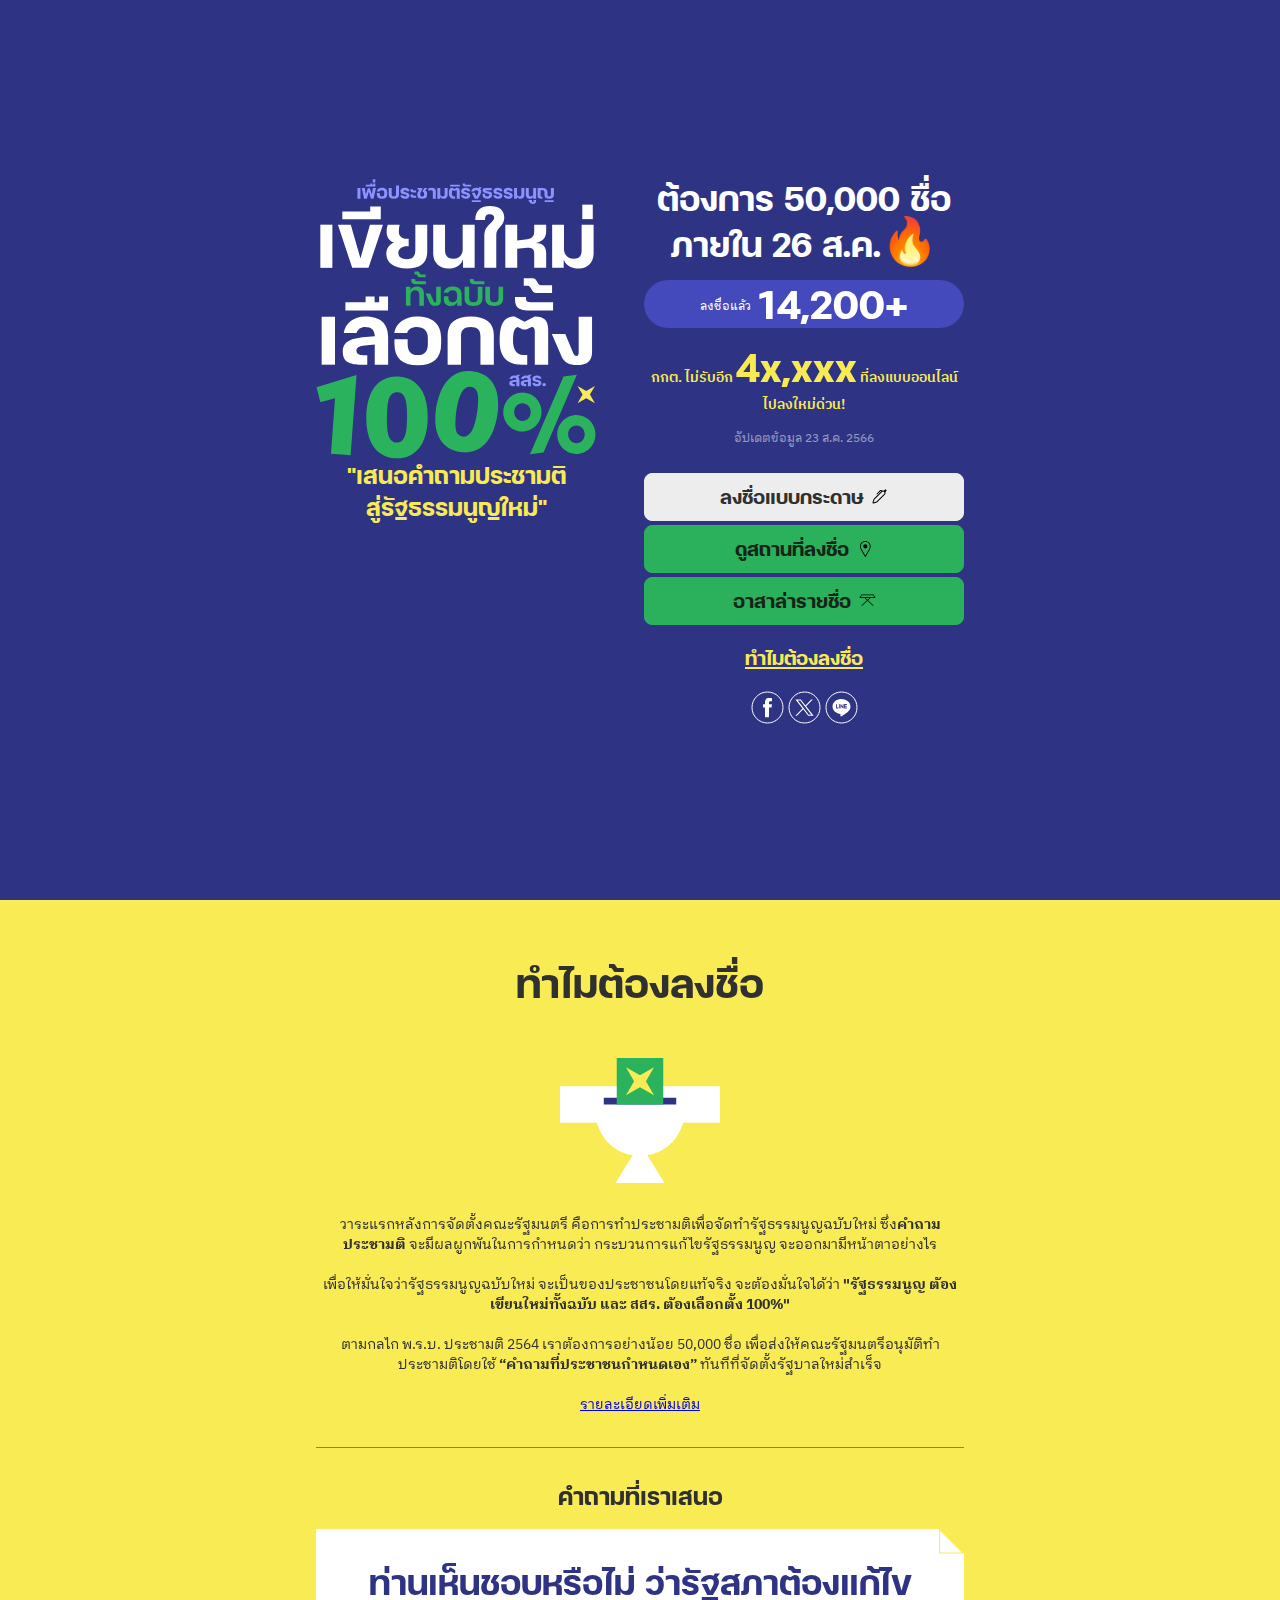
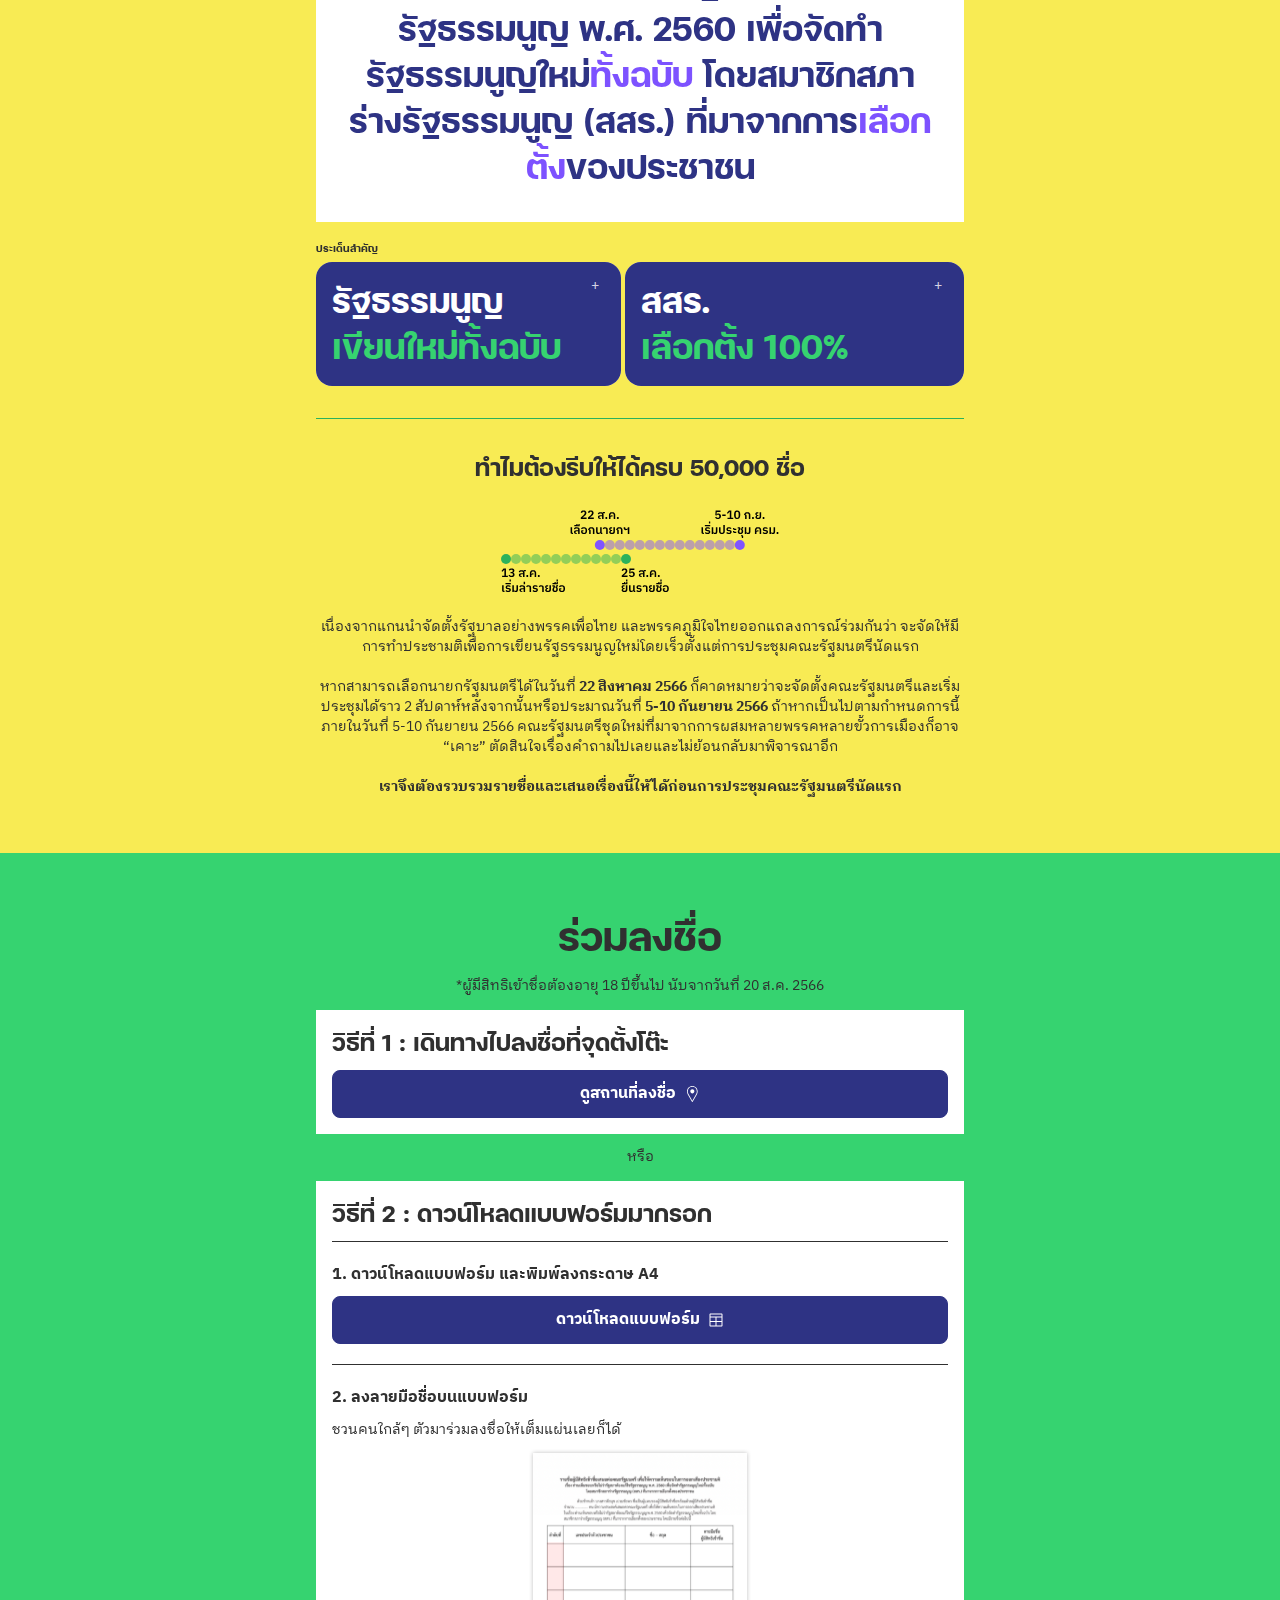
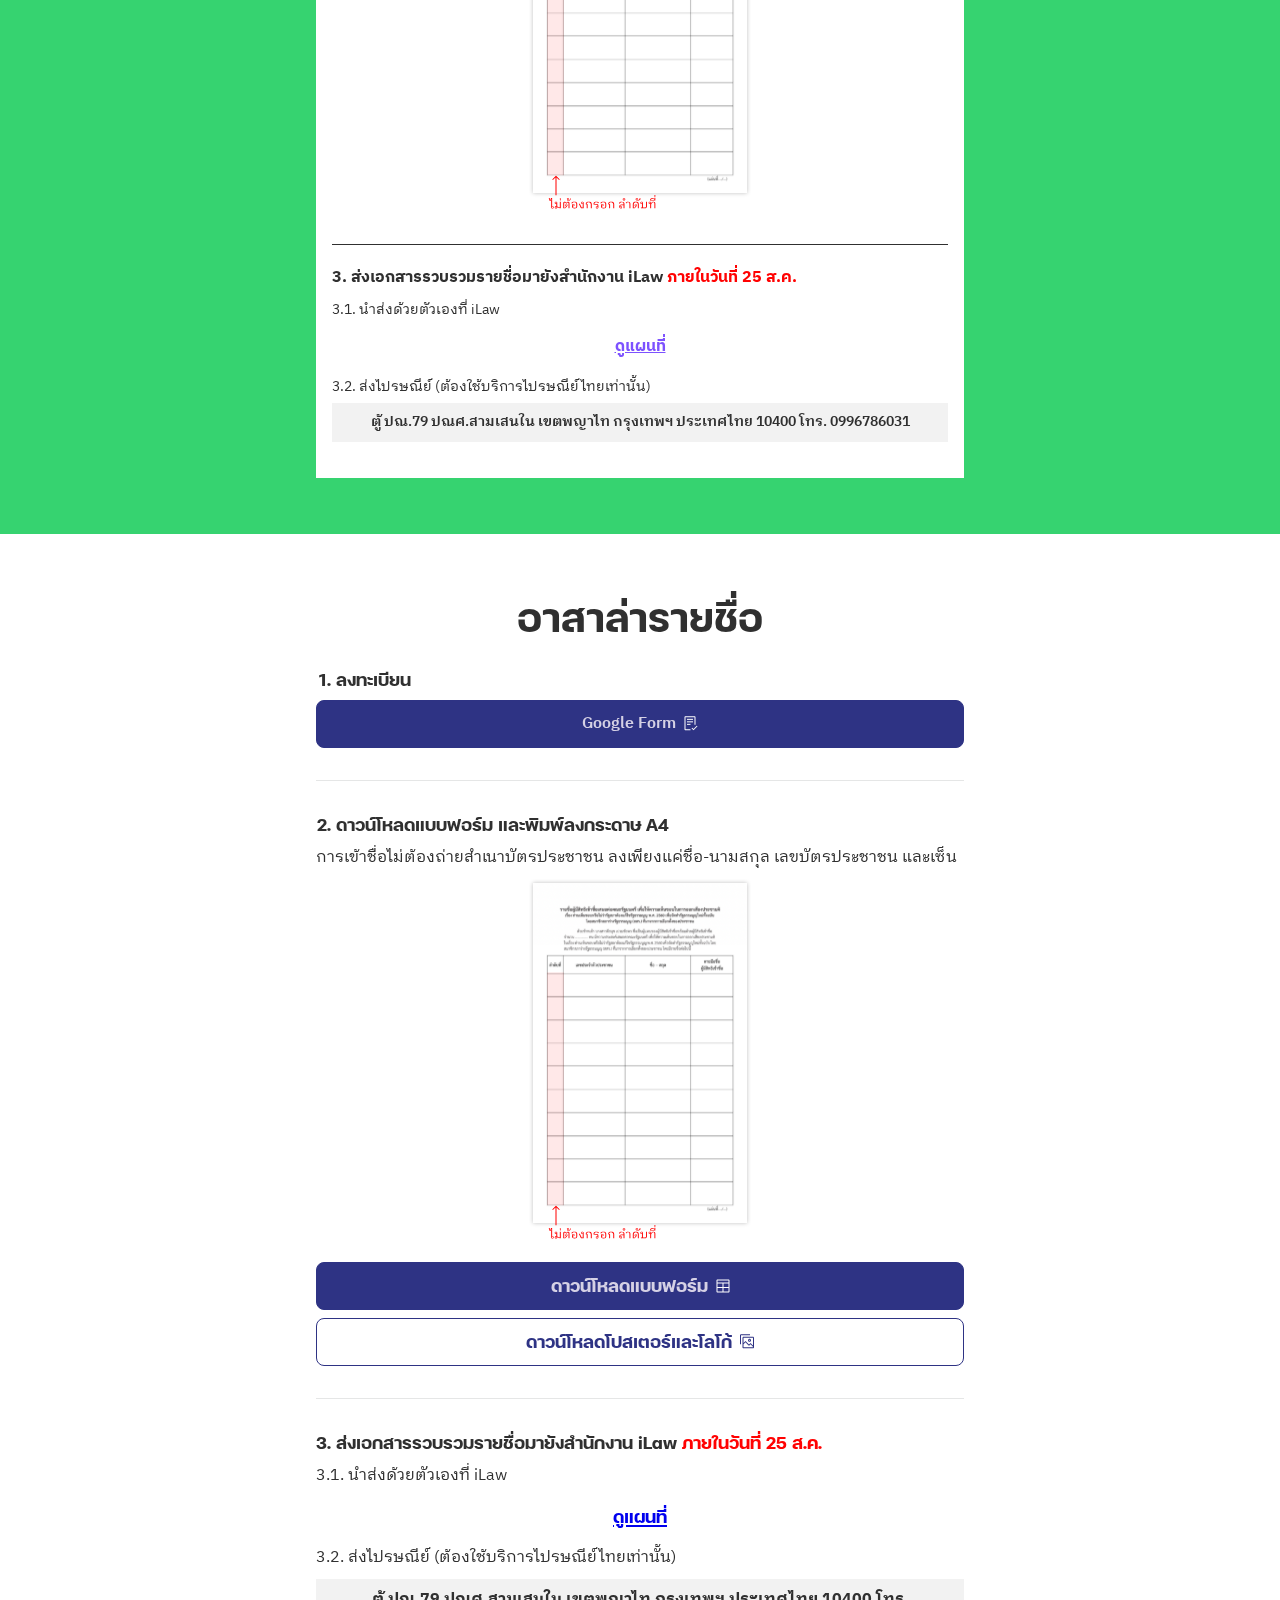
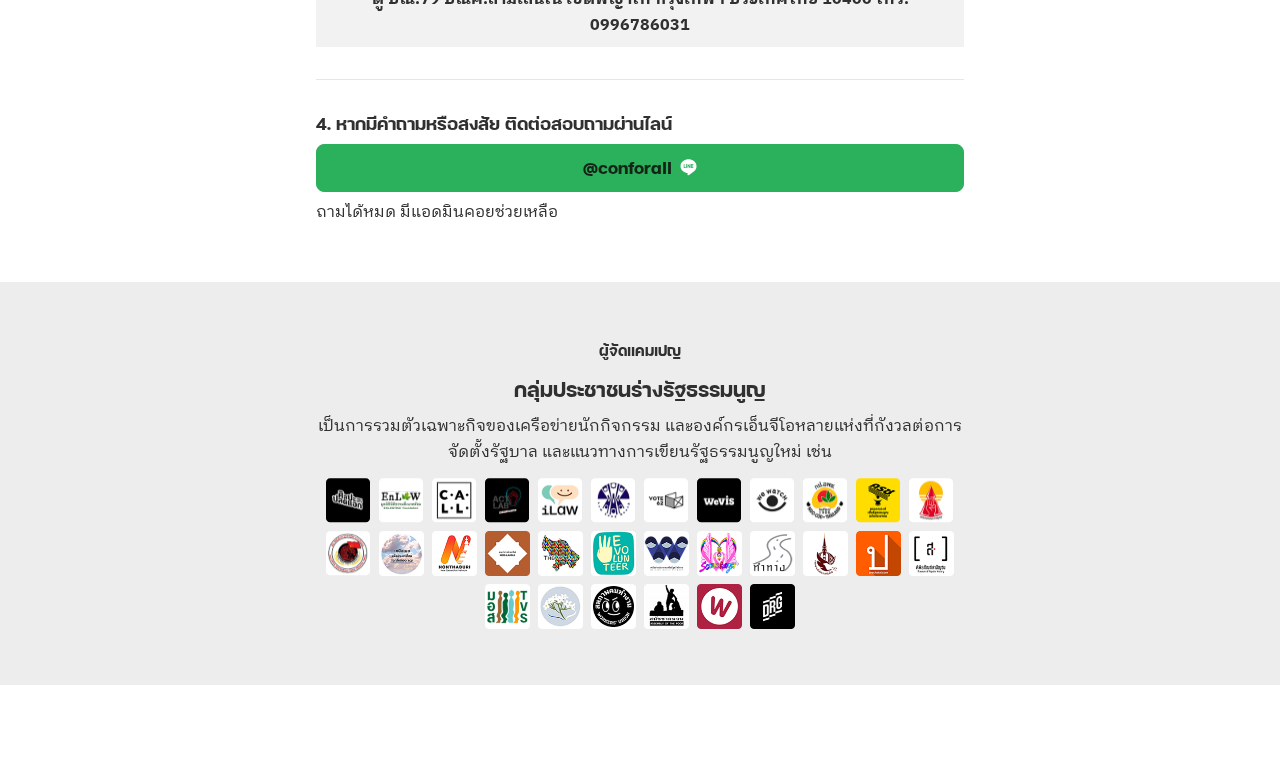
==== commit a660ab87: "deploy: 61028c8f456829ac0586ebfc54056f45633b11b6" ====
--- a/index.html
+++ b/index.html
@@ -25,7 +25,7 @@
 			
 	<div class="flex flex-col justify-center items-center pb-[60px] md:pb-[80px]">
 		<section id="welcome" class="bg-primary min-h-screen flex justify-center items-center relative">
-			<div class="flex flex-col md:flex-row"><div data-svelte-h="svelte-nqqnta"><img class="w-[180px] md:w-[280px] max-w-[280px] m-auto" src="/campaign-logo.svg" alt="campaign-logo"> <p class="heading-responsive-01 text-info flex flex-col justify-center items-center"><span>&quot;เสนอคำถามประชามติ</span> <span>สู่รัฐธรรมนูญใหม่&quot;</span></p></div> <div class="text-center mt-[12px] md:mt-[0px] md:ml-[48px] grid gap-[12px]"><div data-svelte-h="svelte-4adg7v"><h2 class="heading-responsive-02 text-base-100">ต้องการ 50,000 ชื่อ</h2> <h2 class="heading-responsive-02 text-base-100">ภายใน 26 ส.ค.🔥</h2></div> <div class="rounded-full text-base-100 flex flex-row justify-center items-center space-x-2 bg-primary-focus h-12 body-01-normal"><span class="mt-1" data-svelte-h="svelte-ah5kuy">ลงชื่อแล้ว</span> <span class="heading-responsive-03">10,000+</span></div> <p class="heading-01 text-info" data-svelte-h="svelte-1qrcm0">กกต. ไม่รับอีก <span class="heading-responsive-03">4x,xxx</span> ที่ลงแบบออนไลน์
+			<div class="flex flex-col md:flex-row"><div data-svelte-h="svelte-nqqnta"><img class="w-[180px] md:w-[280px] max-w-[280px] m-auto" src="/campaign-logo.svg" alt="campaign-logo"> <p class="heading-responsive-01 text-info flex flex-col justify-center items-center"><span>&quot;เสนอคำถามประชามติ</span> <span>สู่รัฐธรรมนูญใหม่&quot;</span></p></div> <div class="text-center mt-[12px] md:mt-[0px] md:ml-[48px] grid gap-[12px]"><div data-svelte-h="svelte-4adg7v"><h2 class="heading-responsive-02 text-base-100">ต้องการ 50,000 ชื่อ</h2> <h2 class="heading-responsive-02 text-base-100">ภายใน 26 ส.ค.🔥</h2></div> <div class="rounded-full text-base-100 flex flex-row justify-center items-center space-x-2 bg-primary-focus h-12 body-01-normal"><span class="mt-1" data-svelte-h="svelte-ah5kuy">ลงชื่อแล้ว</span> <span class="heading-responsive-03">14,200+</span></div> <p class="heading-01 text-info" data-svelte-h="svelte-1qrcm0">กกต. ไม่รับอีก <span class="heading-responsive-03">4x,xxx</span> ที่ลงแบบออนไลน์
 			ไปลงใหม่ด่วน!</p> <div class="body-01-normal text-base-100 opacity-50">อัปเดตข้อมูล 23 ส.ค. 2566</div> <div class="mt-3" data-svelte-h="svelte-u8yxqc"><a href="#petition" class="btn btn-block font-minimal text-[26px]">ลงชื่อแบบกระดาษ
 				<img src="/icons/pen.svg" alt="icon-pen"></a> <a href="/locations" class="btn btn-block btn-secondary font-minimal text-[26px] mt-[4px]">ดูสถานที่ลงชื่อ
 				<svg xmlns="http://www.w3.org/2000/svg" width="16" height="16" viewBox="0 0 16 16" fill="none"><path d="M8.33332 0C5.40622 0 3 2.28256 3 5.53844C3 6.70035 3.27369 7.50866 3.78205 8.40382L7.97434 15.7884C8.00983 15.8525 8.06184 15.9059 8.12497 15.9432C8.1881 15.9804 8.26004 16 8.33332 16C8.4066 16 8.47854 15.9804 8.54166 15.9432C8.60479 15.9059 8.6568 15.8525 8.69229 15.7884L12.8846 8.40382C13.393 7.50864 13.6666 6.70035 13.6666 5.53844C13.6666 2.28256 11.2604 0 8.33332 0ZM8.33332 0.82051C10.8441 0.82051 12.8461 2.67673 12.8461 5.53844C12.8461 6.58135 12.6437 7.17112 12.173 7.99999L8.33332 14.7564L4.49359 7.99999C4.02289 7.17114 3.82051 6.58135 3.82051 5.53844C3.82051 2.67673 5.82255 0.82051 8.33332 0.82051ZM8.33332 3.28204C9.47107 3.28204 10.3846 4.19558 10.3846 5.33332C10.3846 6.47104 9.47106 7.38459 8.33332 7.38459C7.19557 7.38459 6.28204 6.47104 6.28204 5.33332C6.28204 4.19558 7.19557 3.28204 8.33332 3.28204Z" fill="black"></path></svg></a> <a href="#table-register" class="btn btn-block btn-secondary font-minimal text-[26px] mt-[4px]">อาสาล่ารายชื่อ
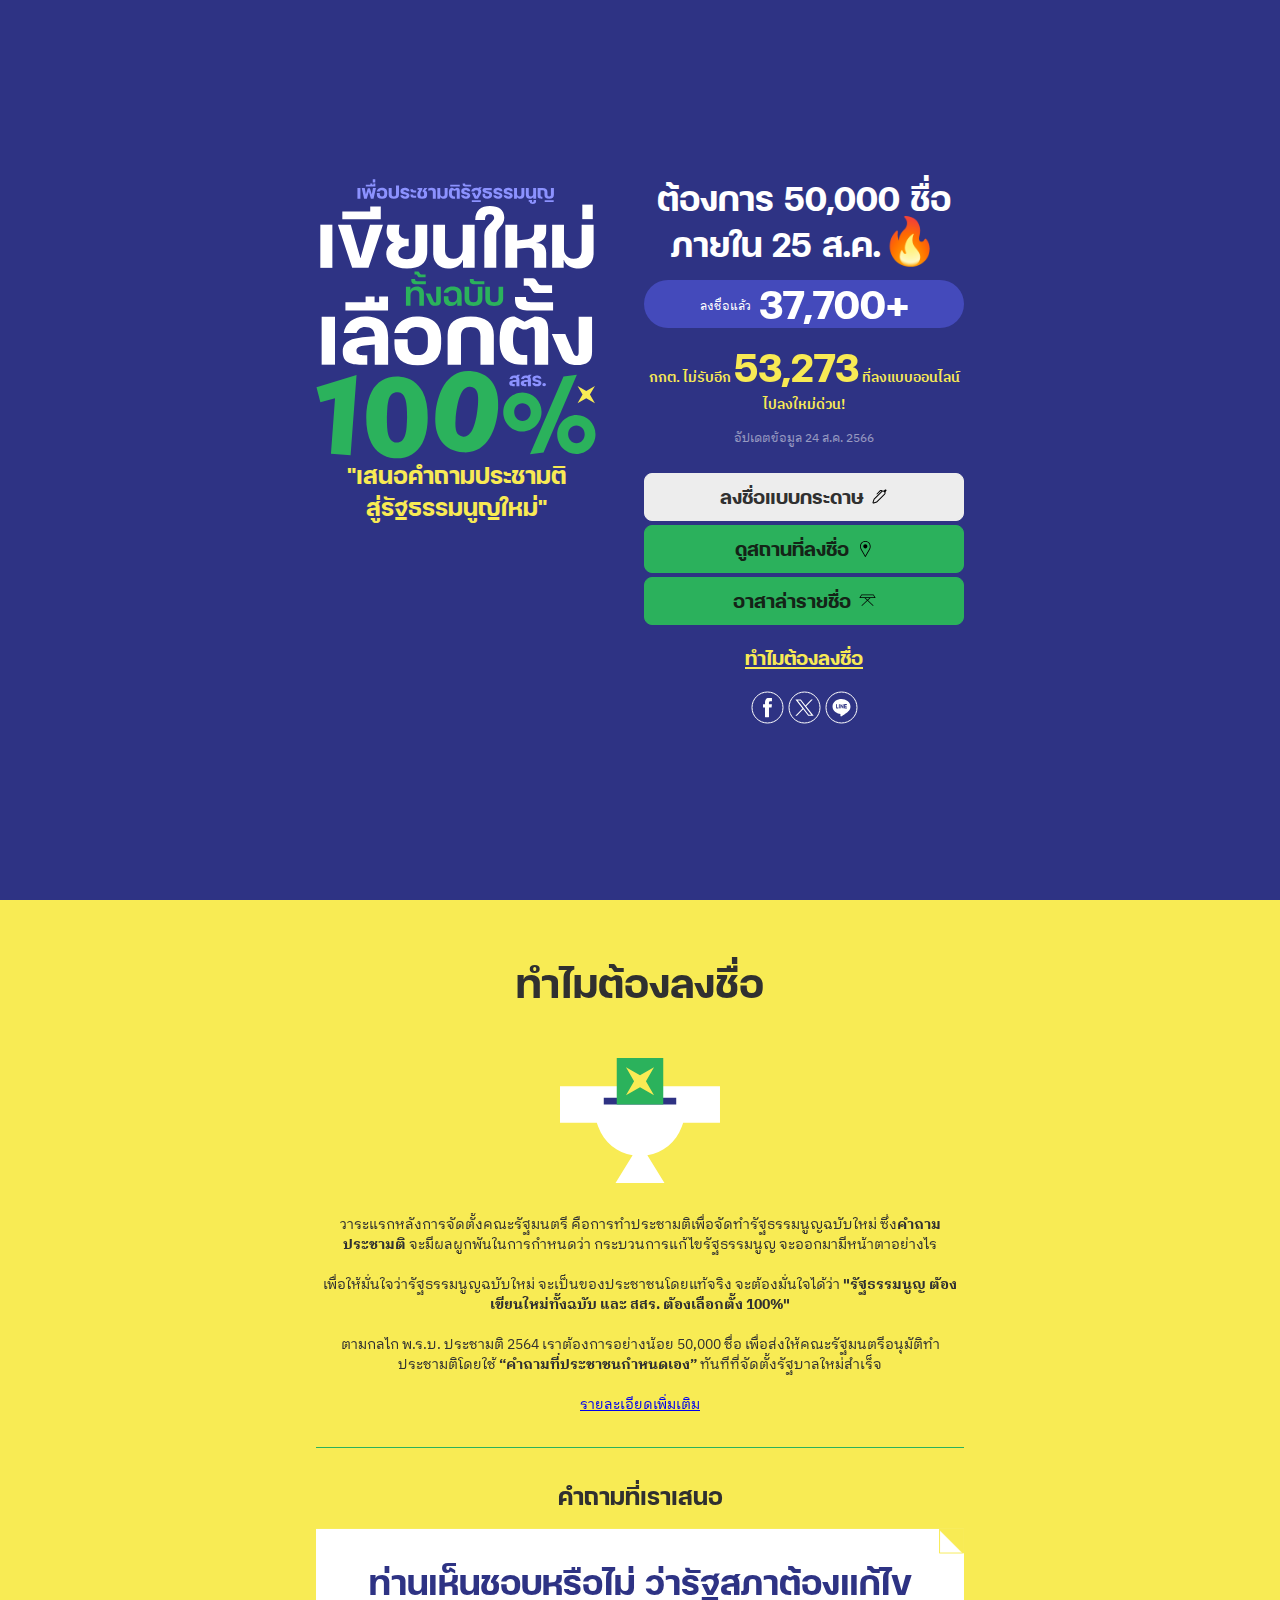
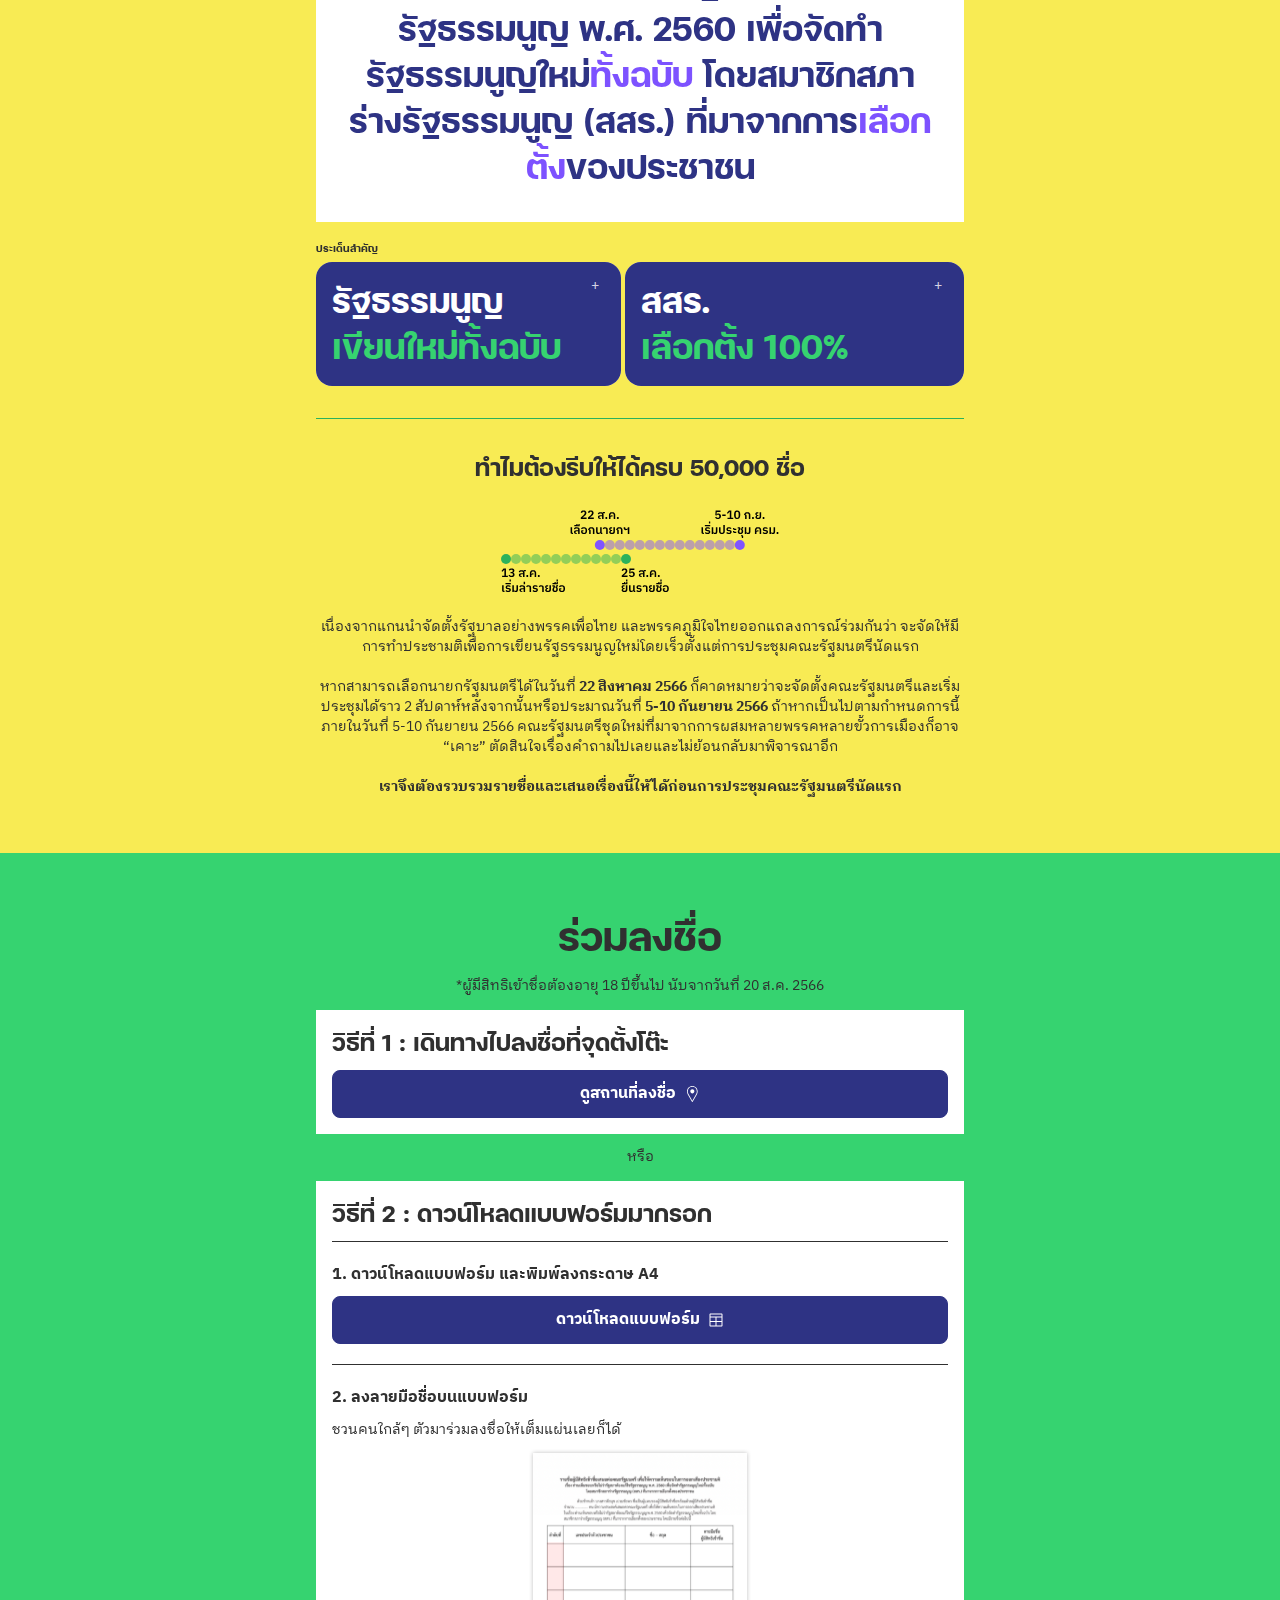
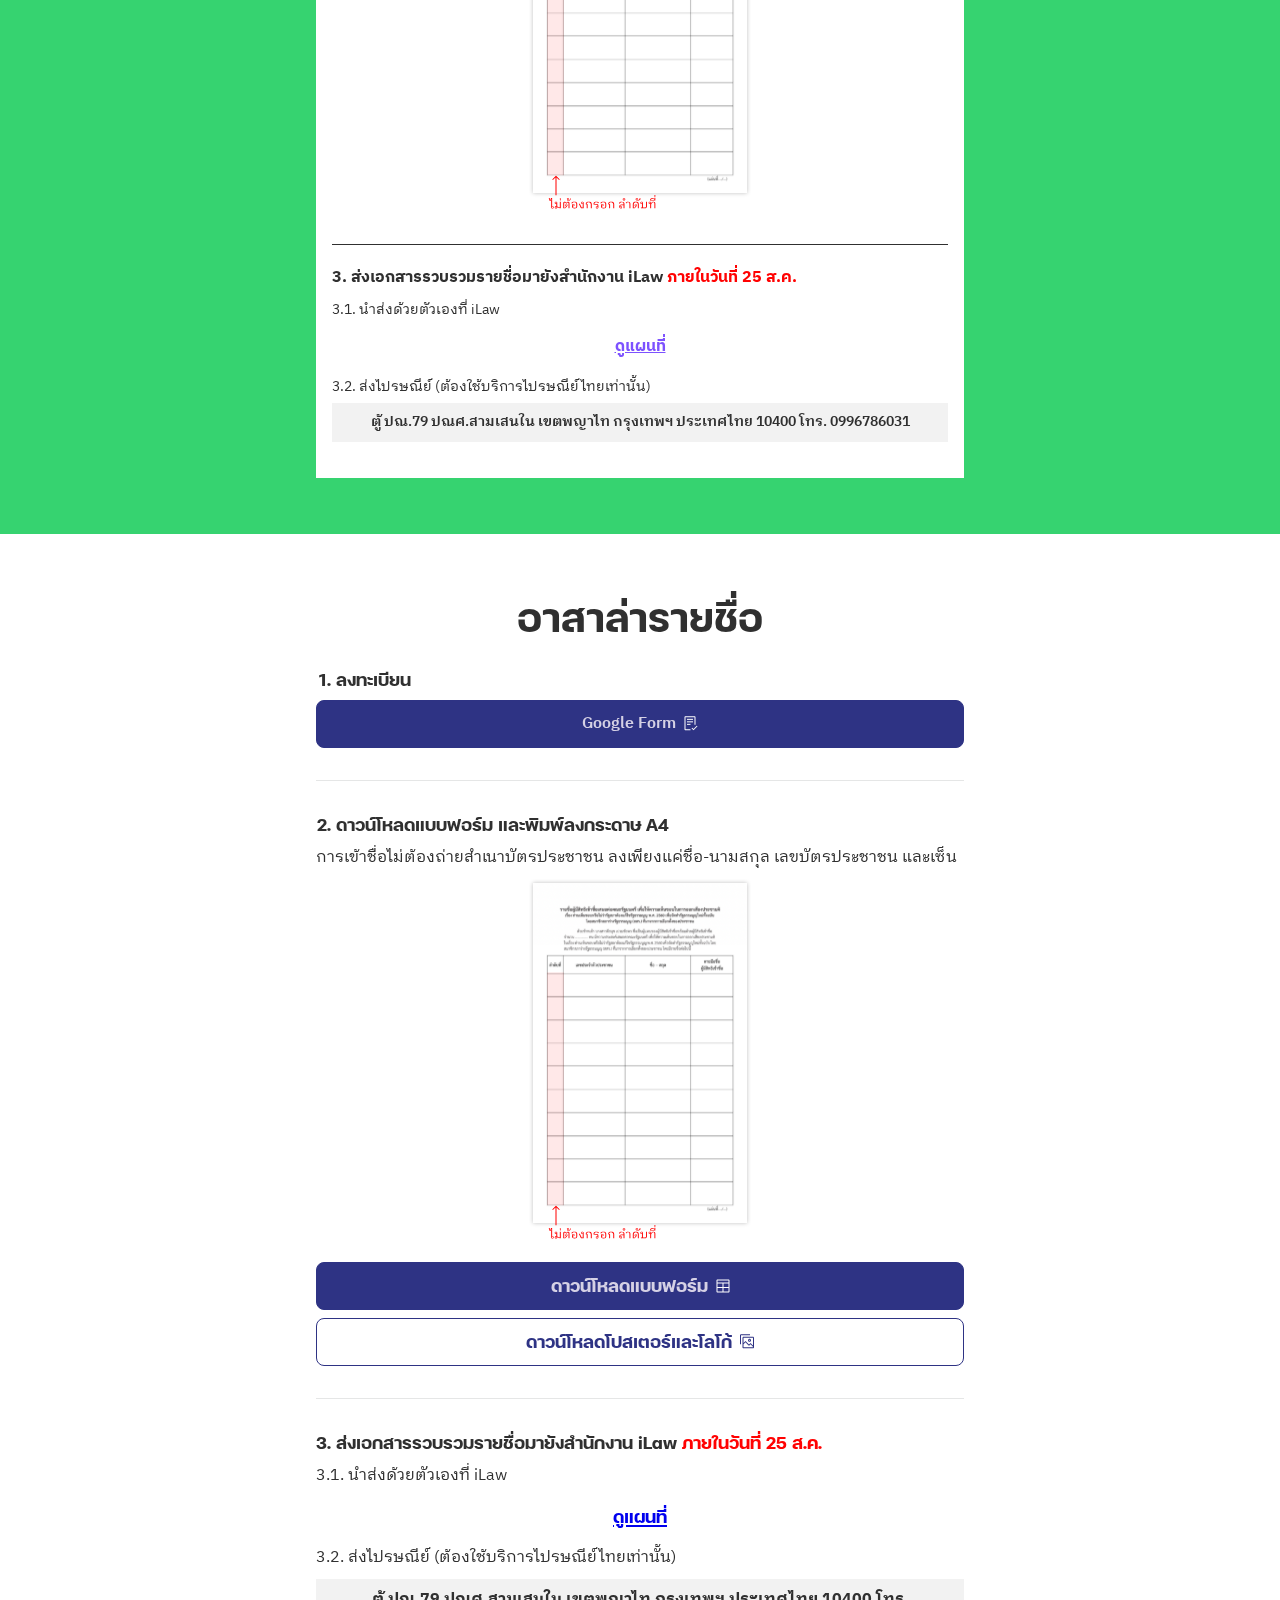
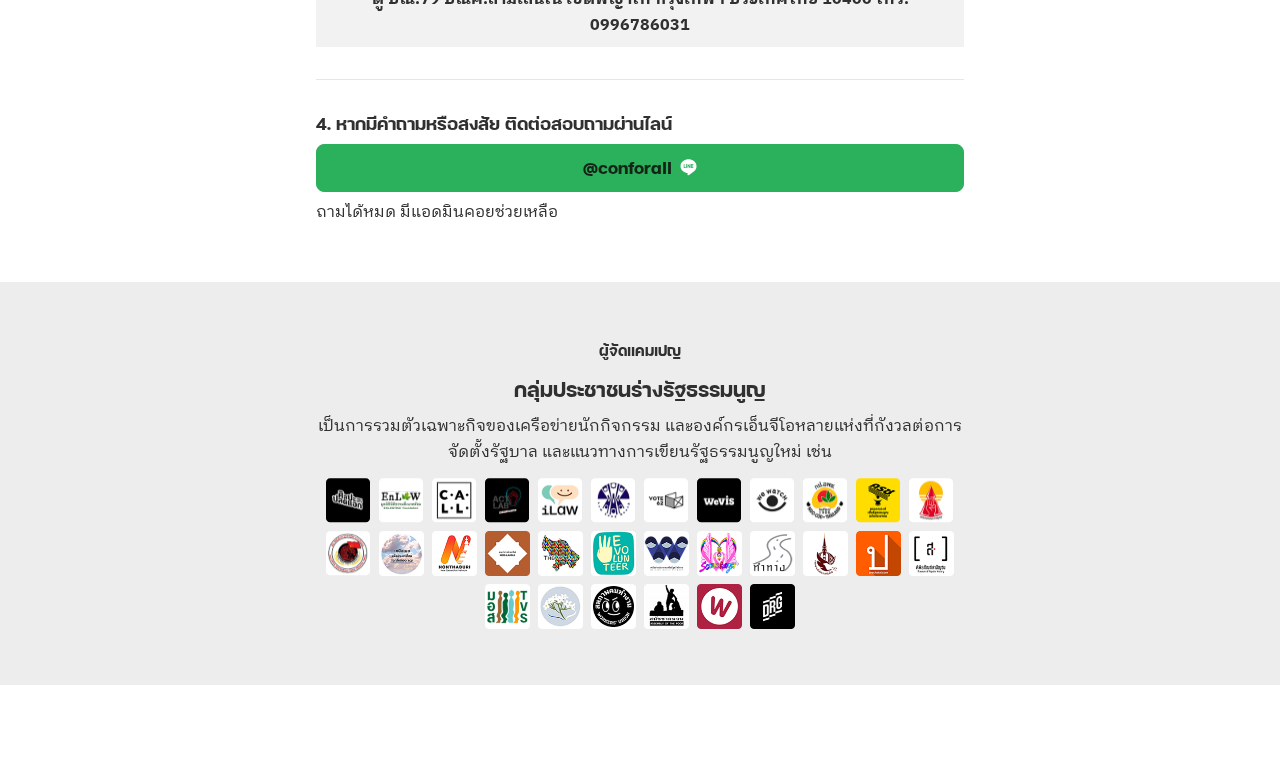
==== commit 13d3cf46: "deploy: 4263a60342d4e92794f54aa742a3f41508c769ac" ====
--- a/index.html
+++ b/index.html
@@ -25,8 +25,8 @@
 			
 	<div class="flex flex-col justify-center items-center pb-[60px] md:pb-[80px]">
 		<section id="welcome" class="bg-primary min-h-screen flex justify-center items-center relative">
-			<div class="flex flex-col md:flex-row"><div data-svelte-h="svelte-nqqnta"><img class="w-[180px] md:w-[280px] max-w-[280px] m-auto" src="/campaign-logo.svg" alt="campaign-logo"> <p class="heading-responsive-01 text-info flex flex-col justify-center items-center"><span>&quot;เสนอคำถามประชามติ</span> <span>สู่รัฐธรรมนูญใหม่&quot;</span></p></div> <div class="text-center mt-[12px] md:mt-[0px] md:ml-[48px] grid gap-[12px]"><div data-svelte-h="svelte-4adg7v"><h2 class="heading-responsive-02 text-base-100">ต้องการ 50,000 ชื่อ</h2> <h2 class="heading-responsive-02 text-base-100">ภายใน 26 ส.ค.🔥</h2></div> <div class="rounded-full text-base-100 flex flex-row justify-center items-center space-x-2 bg-primary-focus h-12 body-01-normal"><span class="mt-1" data-svelte-h="svelte-ah5kuy">ลงชื่อแล้ว</span> <span class="heading-responsive-03">14,200+</span></div> <p class="heading-01 text-info" data-svelte-h="svelte-1qrcm0">กกต. ไม่รับอีก <span class="heading-responsive-03">4x,xxx</span> ที่ลงแบบออนไลน์
-			ไปลงใหม่ด่วน!</p> <div class="body-01-normal text-base-100 opacity-50">อัปเดตข้อมูล 23 ส.ค. 2566</div> <div class="mt-3" data-svelte-h="svelte-u8yxqc"><a href="#petition" class="btn btn-block font-minimal text-[26px]">ลงชื่อแบบกระดาษ
+			<div class="flex flex-col md:flex-row"><div data-svelte-h="svelte-nqqnta"><img class="w-[180px] md:w-[280px] max-w-[280px] m-auto" src="/campaign-logo.svg" alt="campaign-logo"> <p class="heading-responsive-01 text-info flex flex-col justify-center items-center"><span>&quot;เสนอคำถามประชามติ</span> <span>สู่รัฐธรรมนูญใหม่&quot;</span></p></div> <div class="text-center mt-[12px] md:mt-[0px] md:ml-[48px] grid gap-[12px]"><div data-svelte-h="svelte-1oligs"><h2 class="heading-responsive-02 text-base-100">ต้องการ 50,000 ชื่อ</h2> <h2 class="heading-responsive-02 text-base-100">ภายใน 25 ส.ค.🔥</h2></div> <div class="rounded-full text-base-100 flex flex-row justify-center items-center space-x-2 bg-primary-focus h-12 body-01-normal"><span class="mt-1" data-svelte-h="svelte-ah5kuy">ลงชื่อแล้ว</span> <span class="heading-responsive-03">37,700+</span></div> <p class="heading-01 text-info" data-svelte-h="svelte-1qezub0">กกต. ไม่รับอีก <span class="heading-responsive-03">53,273</span> ที่ลงแบบออนไลน์
+			ไปลงใหม่ด่วน!</p> <div class="body-01-normal text-base-100 opacity-50">อัปเดตข้อมูล 24 ส.ค. 2566</div> <div class="mt-3" data-svelte-h="svelte-u8yxqc"><a href="#petition" class="btn btn-block font-minimal text-[26px]">ลงชื่อแบบกระดาษ
 				<img src="/icons/pen.svg" alt="icon-pen"></a> <a href="/locations" class="btn btn-block btn-secondary font-minimal text-[26px] mt-[4px]">ดูสถานที่ลงชื่อ
 				<svg xmlns="http://www.w3.org/2000/svg" width="16" height="16" viewBox="0 0 16 16" fill="none"><path d="M8.33332 0C5.40622 0 3 2.28256 3 5.53844C3 6.70035 3.27369 7.50866 3.78205 8.40382L7.97434 15.7884C8.00983 15.8525 8.06184 15.9059 8.12497 15.9432C8.1881 15.9804 8.26004 16 8.33332 16C8.4066 16 8.47854 15.9804 8.54166 15.9432C8.60479 15.9059 8.6568 15.8525 8.69229 15.7884L12.8846 8.40382C13.393 7.50864 13.6666 6.70035 13.6666 5.53844C13.6666 2.28256 11.2604 0 8.33332 0ZM8.33332 0.82051C10.8441 0.82051 12.8461 2.67673 12.8461 5.53844C12.8461 6.58135 12.6437 7.17112 12.173 7.99999L8.33332 14.7564L4.49359 7.99999C4.02289 7.17114 3.82051 6.58135 3.82051 5.53844C3.82051 2.67673 5.82255 0.82051 8.33332 0.82051ZM8.33332 3.28204C9.47107 3.28204 10.3846 4.19558 10.3846 5.33332C10.3846 6.47104 9.47106 7.38459 8.33332 7.38459C7.19557 7.38459 6.28204 6.47104 6.28204 5.33332C6.28204 4.19558 7.19557 3.28204 8.33332 3.28204Z" fill="black"></path></svg></a> <a href="#table-register" class="btn btn-block btn-secondary font-minimal text-[26px] mt-[4px]">อาสาล่ารายชื่อ
 				<img src="/icons/table.svg" alt="icon-table"></a></div> <a class="text-decoration-line: underline font-minimal text-[26px] text-info" href="#event-reasons" data-svelte-h="svelte-18lvamn">ทำไมต้องลงชื่อ</a> <div class="flex [&>*:not(:first-child)]:ml-[4px] justify-center"><a href="http://www.facebook.com/sharer/sharer.php?u=https://conforall.com" target="_blank"><img src="/facebook-logo.svg" alt="facebook-logo"></a> <a href="https://twitter.com/intent/tweet?url=https://conforall.com" target="_blank"><img src="/x-logo.svg" alt="x-logo"></a> <a href="https://social-plugins.line.me/lineit/share?url=https://conforall.com" target="_blank"><img src="/line-logo.svg" alt="line-logo"></a></div></div> </div>
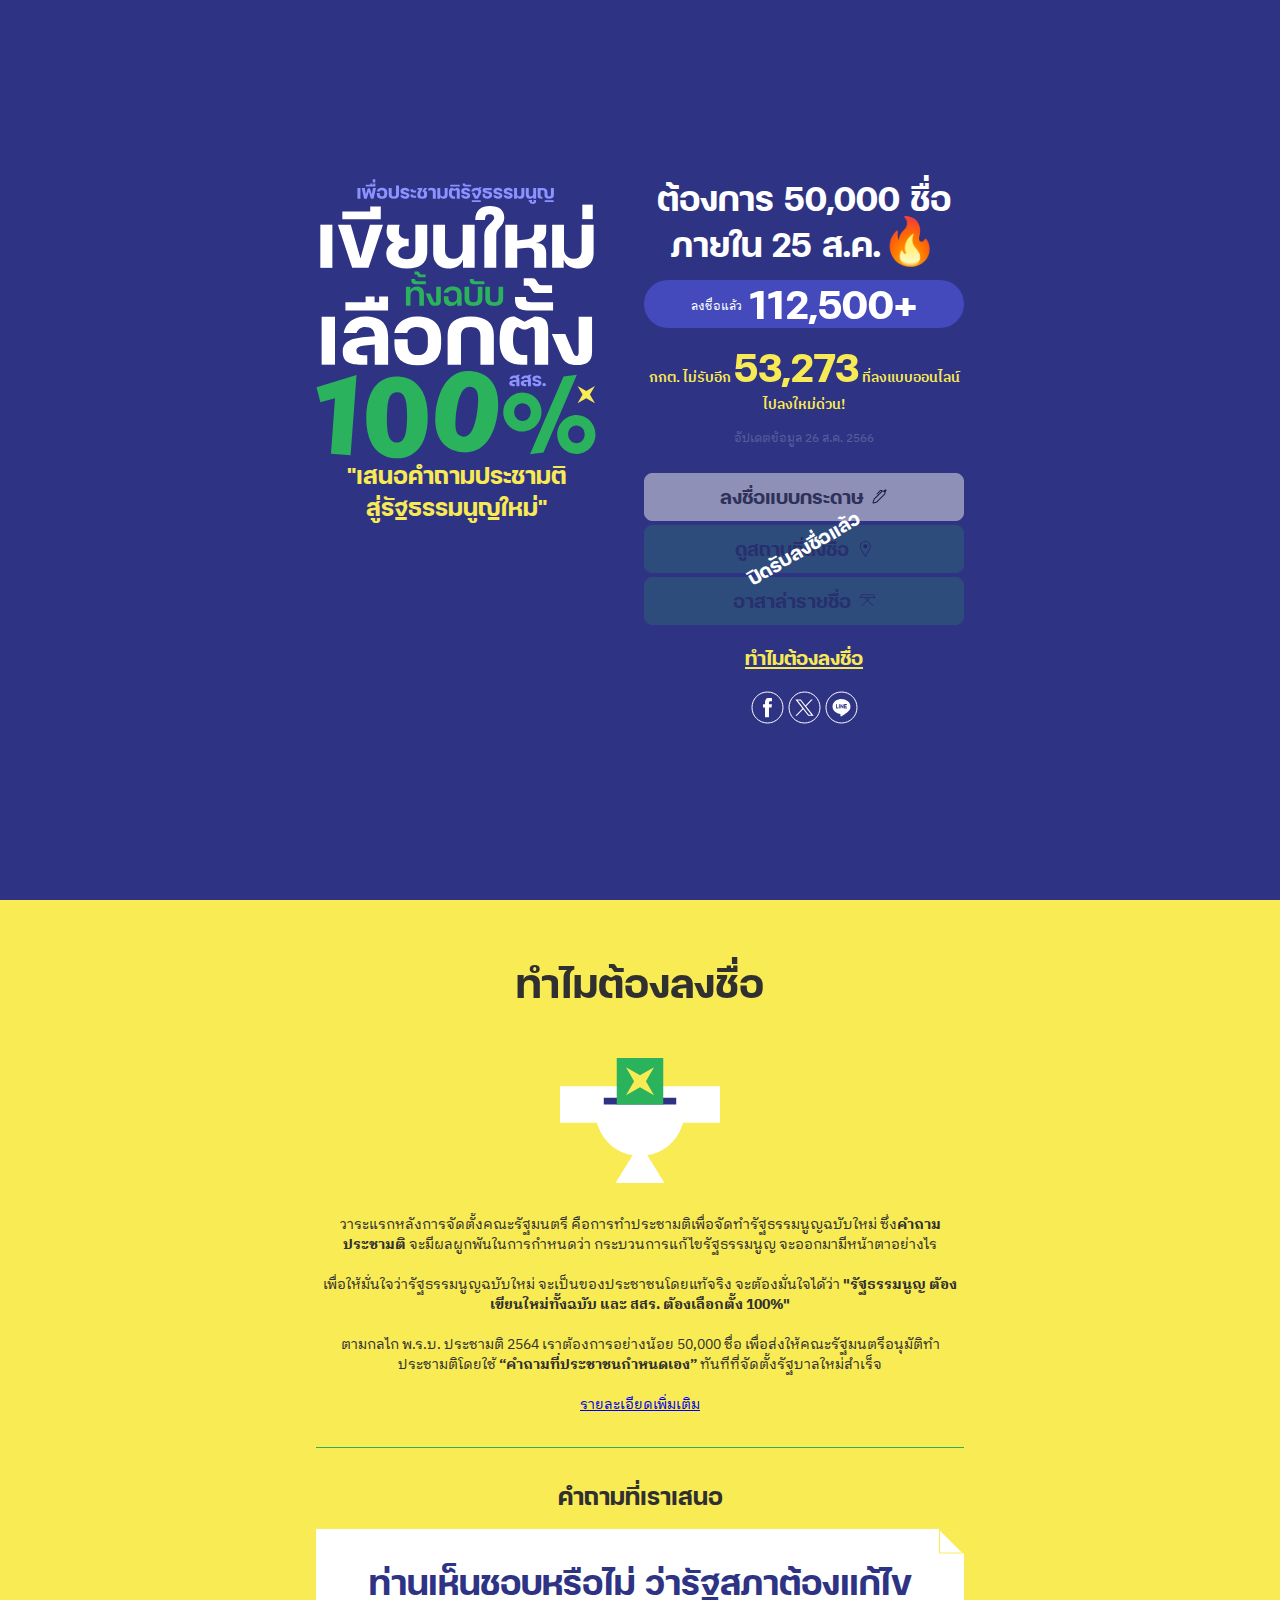
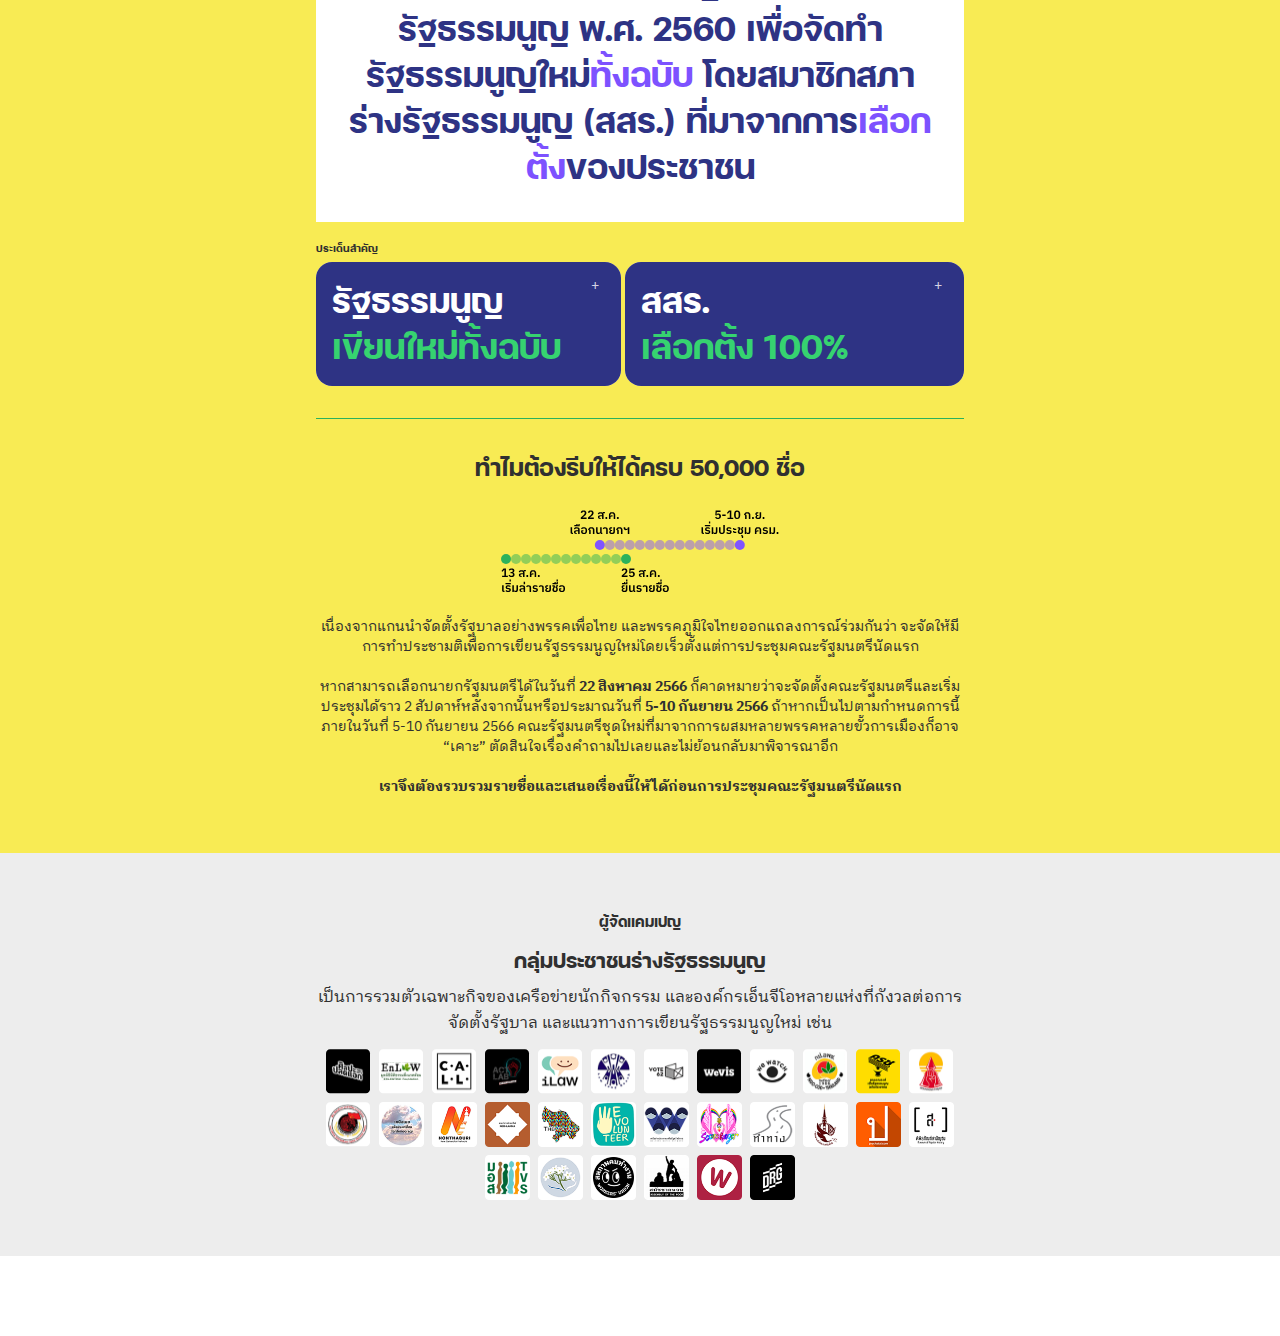
==== commit f7d34c63: "deploy: 3f5e1c0faf6cc03a85aa84a0b2ef801406bde288" ====
--- a/index.html
+++ b/index.html
@@ -1,7 +1,28 @@
 <!DOCTYPE html>
+<!-- <script>
+	const handleIntersection: IntersectionObserverCallback = (entries) => {
+		entries.forEach((entry) => {
+			const nav = document.getElementById('nav');
+			if (entry.isIntersecting) {
+				nav?.setAttribute(
+					'class',
+					'fixed invisible max-h-0 opacity-0 bg-primary p-0 w-screen fixed bottom-0 z-50 transition-all duration-300 ease-out',
+				);
+			} else {
+				nav?.setAttribute(
+					'class',
+					'fixed visible max-h-[80px] opacity-100 bg-primary p-0 w-screen fixed bottom-0 z-50 transition-all duration-300 ease-in',
+				);
+			}
+		});
+	};
 
-
-<html lang="en">
+	const welcome = document.getElementById('welcome');
+	if (welcome) {
+		const observer = new IntersectionObserver(handleIntersection);
+		observer.observe(welcome);
+	}
+</script> --><html lang="en">
 	<head>
 		<title>ConForAll</title>
 		<meta charset="utf-8">
@@ -14,10 +35,8 @@
 		<meta property="og:image" content="/og.png">
 
 		<script type="text/partytown" defer data-domain="conforall.com" src="https://analytics.punchup.world/js/plausible.js"></script>
-	<link rel="stylesheet" href="/_astro/index.bd94ede0.css" />
-<link rel="stylesheet" href="/_astro/index.0c57d0da.css" /><script type="module">const s=e=>{e.forEach(n=>{const t=document.getElementById("nav");n.isIntersecting?t?.setAttribute("class","fixed invisible max-h-0 opacity-0 bg-primary p-0 w-screen fixed bottom-0 z-50 transition-all duration-300 ease-out"):t?.setAttribute("class","fixed visible max-h-[80px] opacity-100 bg-primary p-0 w-screen fixed bottom-0 z-50 transition-all duration-300 ease-in")})},i=document.getElementById("welcome");i&&new IntersectionObserver(s).observe(i);
-</script>
-<script>!(function(w,p,f,c){c=w[p]=Object.assign(w[p]||{},{"lib":"/~partytown/","debug":false});c[f]=(c[f]||[])})(window,'partytown','forward');/* Partytown 0.7.6 - MIT builder.io */
+	<link rel="stylesheet" href="/_astro/index.a25fb042.css" />
+<link rel="stylesheet" href="/_astro/index.0c57d0da.css" /><script>!(function(w,p,f,c){c=w[p]=Object.assign(w[p]||{},{"lib":"/~partytown/","debug":false});c[f]=(c[f]||[])})(window,'partytown','forward');/* Partytown 0.7.6 - MIT builder.io */
 !function(t,e,n,i,r,o,a,d,s,c,p,l){function u(){l||(l=1,"/"==(a=(o.lib||"/~partytown/")+(o.debug?"debug/":""))[0]&&(s=e.querySelectorAll('script[type="text/partytown"]'),i!=t?i.dispatchEvent(new CustomEvent("pt1",{detail:t})):(d=setTimeout(f,1e4),e.addEventListener("pt0",w),r?h(1):n.serviceWorker?n.serviceWorker.register(a+(o.swPath||"partytown-sw.js"),{scope:a}).then((function(t){t.active?h():t.installing&&t.installing.addEventListener("statechange",(function(t){"activated"==t.target.state&&h()}))}),console.error):f())))}function h(t){c=e.createElement(t?"script":"iframe"),t||(c.setAttribute("style","display:block;width:0;height:0;border:0;visibility:hidden"),c.setAttribute("aria-hidden",!0)),c.src=a+"partytown-"+(t?"atomics.js?v=0.7.6":"sandbox-sw.html?"+Date.now()),e.body.appendChild(c)}function f(n,r){for(w(),i==t&&(o.forward||[]).map((function(e){delete t[e.split(".")[0]]})),n=0;n<s.length;n++)(r=e.createElement("script")).innerHTML=s[n].innerHTML,e.head.appendChild(r);c&&c.parentNode.removeChild(c)}function w(){clearTimeout(d)}o=t.partytown||{},i==t&&(o.forward||[]).map((function(e){p=t,e.split(".").map((function(e,n,i){p=p[i[n]]=n+1<i.length?"push"==i[n+1]?[]:p[i[n]]||{}:function(){(t._ptf=t._ptf||[]).push(i,arguments)}}))})),"complete"==e.readyState?u():(t.addEventListener("DOMContentLoaded",u),t.addEventListener("load",u))}(window,document,navigator,top,window.crossOriginIsolated);</script></head>
 
 	<body>
@@ -25,17 +44,16 @@
 			
 	<div class="flex flex-col justify-center items-center pb-[60px] md:pb-[80px]">
 		<section id="welcome" class="bg-primary min-h-screen flex justify-center items-center relative">
-			<div class="flex flex-col md:flex-row"><div data-svelte-h="svelte-nqqnta"><img class="w-[180px] md:w-[280px] max-w-[280px] m-auto" src="/campaign-logo.svg" alt="campaign-logo"> <p class="heading-responsive-01 text-info flex flex-col justify-center items-center"><span>&quot;เสนอคำถามประชามติ</span> <span>สู่รัฐธรรมนูญใหม่&quot;</span></p></div> <div class="text-center mt-[12px] md:mt-[0px] md:ml-[48px] grid gap-[12px]"><div data-svelte-h="svelte-1oligs"><h2 class="heading-responsive-02 text-base-100">ต้องการ 50,000 ชื่อ</h2> <h2 class="heading-responsive-02 text-base-100">ภายใน 25 ส.ค.🔥</h2></div> <div class="rounded-full text-base-100 flex flex-row justify-center items-center space-x-2 bg-primary-focus h-12 body-01-normal"><span class="mt-1" data-svelte-h="svelte-ah5kuy">ลงชื่อแล้ว</span> <span class="heading-responsive-03">37,700+</span></div> <p class="heading-01 text-info" data-svelte-h="svelte-1qezub0">กกต. ไม่รับอีก <span class="heading-responsive-03">53,273</span> ที่ลงแบบออนไลน์
-			ไปลงใหม่ด่วน!</p> <div class="body-01-normal text-base-100 opacity-50">อัปเดตข้อมูล 24 ส.ค. 2566</div> <div class="mt-3" data-svelte-h="svelte-u8yxqc"><a href="#petition" class="btn btn-block font-minimal text-[26px]">ลงชื่อแบบกระดาษ
-				<img src="/icons/pen.svg" alt="icon-pen"></a> <a href="/locations" class="btn btn-block btn-secondary font-minimal text-[26px] mt-[4px]">ดูสถานที่ลงชื่อ
-				<svg xmlns="http://www.w3.org/2000/svg" width="16" height="16" viewBox="0 0 16 16" fill="none"><path d="M8.33332 0C5.40622 0 3 2.28256 3 5.53844C3 6.70035 3.27369 7.50866 3.78205 8.40382L7.97434 15.7884C8.00983 15.8525 8.06184 15.9059 8.12497 15.9432C8.1881 15.9804 8.26004 16 8.33332 16C8.4066 16 8.47854 15.9804 8.54166 15.9432C8.60479 15.9059 8.6568 15.8525 8.69229 15.7884L12.8846 8.40382C13.393 7.50864 13.6666 6.70035 13.6666 5.53844C13.6666 2.28256 11.2604 0 8.33332 0ZM8.33332 0.82051C10.8441 0.82051 12.8461 2.67673 12.8461 5.53844C12.8461 6.58135 12.6437 7.17112 12.173 7.99999L8.33332 14.7564L4.49359 7.99999C4.02289 7.17114 3.82051 6.58135 3.82051 5.53844C3.82051 2.67673 5.82255 0.82051 8.33332 0.82051ZM8.33332 3.28204C9.47107 3.28204 10.3846 4.19558 10.3846 5.33332C10.3846 6.47104 9.47106 7.38459 8.33332 7.38459C7.19557 7.38459 6.28204 6.47104 6.28204 5.33332C6.28204 4.19558 7.19557 3.28204 8.33332 3.28204Z" fill="black"></path></svg></a> <a href="#table-register" class="btn btn-block btn-secondary font-minimal text-[26px] mt-[4px]">อาสาล่ารายชื่อ
-				<img src="/icons/table.svg" alt="icon-table"></a></div> <a class="text-decoration-line: underline font-minimal text-[26px] text-info" href="#event-reasons" data-svelte-h="svelte-18lvamn">ทำไมต้องลงชื่อ</a> <div class="flex [&>*:not(:first-child)]:ml-[4px] justify-center"><a href="http://www.facebook.com/sharer/sharer.php?u=https://conforall.com" target="_blank"><img src="/facebook-logo.svg" alt="facebook-logo"></a> <a href="https://twitter.com/intent/tweet?url=https://conforall.com" target="_blank"><img src="/x-logo.svg" alt="x-logo"></a> <a href="https://social-plugins.line.me/lineit/share?url=https://conforall.com" target="_blank"><img src="/line-logo.svg" alt="line-logo"></a></div></div> </div>
+			<div class="flex flex-col md:flex-row"><div data-svelte-h="svelte-nqqnta"><img class="w-[180px] md:w-[280px] max-w-[280px] m-auto" src="/campaign-logo.svg" alt="campaign-logo"> <p class="heading-responsive-01 text-info flex flex-col justify-center items-center"><span>&quot;เสนอคำถามประชามติ</span> <span>สู่รัฐธรรมนูญใหม่&quot;</span></p></div> <div class="text-center mt-[12px] md:mt-[0px] md:ml-[48px] grid gap-[12px]"><div data-svelte-h="svelte-1oligs"><h2 class="heading-responsive-02 text-base-100">ต้องการ 50,000 ชื่อ</h2> <h2 class="heading-responsive-02 text-base-100">ภายใน 25 ส.ค.🔥</h2></div> <div class="rounded-full text-base-100 flex flex-row justify-center items-center space-x-2 bg-primary-focus h-12 body-01-normal"><span class="mt-1" data-svelte-h="svelte-ah5kuy">ลงชื่อแล้ว</span> <span class="heading-responsive-03">112,500+</span></div> <p class="heading-01 text-info" data-svelte-h="svelte-1qezub0">กกต. ไม่รับอีก <span class="heading-responsive-03">53,273</span> ที่ลงแบบออนไลน์
+			ไปลงใหม่ด่วน!</p> <div class="body-01-normal text-base-100 opacity-20">อัปเดตข้อมูล 26 ส.ค. 2566</div> <div class="mt-3 relative" data-svelte-h="svelte-b6si09"><div class="absolute inset-0 bg-white flex items-center justify-center text-base-100 z-20"><p class="rotate-[-30deg] font-minimal text-[26px]">ปิดรับลงชื่อแล้ว</p></div> <div class="btn btn-block font-minimal text-[26px] opacity-50">ลงชื่อแบบกระดาษ
+				<img src="/icons/pen.svg" alt="icon-pen"></div> <div class="btn btn-block btn-secondary font-minimal text-[26px] mt-[4px] opacity-20">ดูสถานที่ลงชื่อ
+				<svg xmlns="http://www.w3.org/2000/svg" width="16" height="16" viewBox="0 0 16 16" fill="none"><path d="M8.33332 0C5.40622 0 3 2.28256 3 5.53844C3 6.70035 3.27369 7.50866 3.78205 8.40382L7.97434 15.7884C8.00983 15.8525 8.06184 15.9059 8.12497 15.9432C8.1881 15.9804 8.26004 16 8.33332 16C8.4066 16 8.47854 15.9804 8.54166 15.9432C8.60479 15.9059 8.6568 15.8525 8.69229 15.7884L12.8846 8.40382C13.393 7.50864 13.6666 6.70035 13.6666 5.53844C13.6666 2.28256 11.2604 0 8.33332 0ZM8.33332 0.82051C10.8441 0.82051 12.8461 2.67673 12.8461 5.53844C12.8461 6.58135 12.6437 7.17112 12.173 7.99999L8.33332 14.7564L4.49359 7.99999C4.02289 7.17114 3.82051 6.58135 3.82051 5.53844C3.82051 2.67673 5.82255 0.82051 8.33332 0.82051ZM8.33332 3.28204C9.47107 3.28204 10.3846 4.19558 10.3846 5.33332C10.3846 6.47104 9.47106 7.38459 8.33332 7.38459C7.19557 7.38459 6.28204 6.47104 6.28204 5.33332C6.28204 4.19558 7.19557 3.28204 8.33332 3.28204Z" fill="black"></path></svg></div> <div class="btn btn-block btn-secondary font-minimal text-[26px] mt-[4px] opacity-20">อาสาล่ารายชื่อ
+				<img src="/icons/table.svg" alt="icon-table"></div></div> <a class="text-decoration-line: underline font-minimal text-[26px] text-info" href="#event-reasons" data-svelte-h="svelte-18lvamn">ทำไมต้องลงชื่อ</a> <div class="flex [&>*:not(:first-child)]:ml-[4px] justify-center"><a href="http://www.facebook.com/sharer/sharer.php?u=https://conforall.com" target="_blank"><img src="/facebook-logo.svg" alt="facebook-logo"></a> <a href="https://twitter.com/intent/tweet?url=https://conforall.com" target="_blank"><img src="/x-logo.svg" alt="x-logo"></a> <a href="https://social-plugins.line.me/lineit/share?url=https://conforall.com" target="_blank"><img src="/line-logo.svg" alt="line-logo"></a></div></div> </div>
 		</section>
 
-		<section id="nav" class="bg-primary p-0 w-screen fixed top-0 z-50">
-			<div class="w-full max-w-[864px] flex justify-between items-center h-[60px] md:h-[80px] p-[18px]"><div class="flex items-center"><span class="hidden md:block text-base-100 heading-03 mr-[12px]" data-svelte-h="svelte-1qpgr6o">แชร์ให้เพื่อน</span> <div class="flex [&>*:not(:first-child)]:ml-[4px] justify-center"><a href="http://www.facebook.com/sharer/sharer.php?u=https://conforall.com" target="_blank"><img src="/facebook-logo.svg" alt="facebook-logo"></a> <a href="https://twitter.com/intent/tweet?url=https://conforall.com" target="_blank"><img src="/x-logo.svg" alt="x-logo"></a> <a href="https://social-plugins.line.me/lineit/share?url=https://conforall.com" target="_blank"><img src="/line-logo.svg" alt="line-logo"></a></div></div> <div class="max-w-[158px] md:max-w-[240px] flex-1" data-svelte-h="svelte-xc0uo9"><a href="/locations"><button class="btn btn-block heading-03 font-bold">ดูสถานที่ลงชื่อ
-				<svg xmlns="http://www.w3.org/2000/svg" width="16" height="16" viewBox="0 0 16 16" fill="none"><path d="M8.33332 0C5.40622 0 3 2.28256 3 5.53844C3 6.70035 3.27369 7.50866 3.78205 8.40382L7.97434 15.7884C8.00983 15.8525 8.06184 15.9059 8.12497 15.9432C8.1881 15.9804 8.26004 16 8.33332 16C8.4066 16 8.47854 15.9804 8.54166 15.9432C8.60479 15.9059 8.6568 15.8525 8.69229 15.7884L12.8846 8.40382C13.393 7.50864 13.6666 6.70035 13.6666 5.53844C13.6666 2.28256 11.2604 0 8.33332 0ZM8.33332 0.82051C10.8441 0.82051 12.8461 2.67673 12.8461 5.53844C12.8461 6.58135 12.6437 7.17112 12.173 7.99999L8.33332 14.7564L4.49359 7.99999C4.02289 7.17114 3.82051 6.58135 3.82051 5.53844C3.82051 2.67673 5.82255 0.82051 8.33332 0.82051ZM8.33332 3.28204C9.47107 3.28204 10.3846 4.19558 10.3846 5.33332C10.3846 6.47104 9.47106 7.38459 8.33332 7.38459C7.19557 7.38459 6.28204 6.47104 6.28204 5.33332C6.28204 4.19558 7.19557 3.28204 8.33332 3.28204Z" fill="black"></path></svg></button></a></div></div>
-		</section>
+		<!-- <section id="nav" class="bg-primary p-0 w-screen fixed top-0 z-50">
+			<Navbar />
+		</section> -->
 
 		<section id="event-reasons" class="bg-[#F8EB54]">
 			<style>astro-island,astro-slot,astro-static-slot{display:contents}</style><script>(()=>{var e=async t=>{await(await t())()};(self.Astro||(self.Astro={})).load=e;window.dispatchEvent(new Event("astro:load"));})();;(()=>{var d;{let p={0:t=>u(t),1:t=>l(t),2:t=>new RegExp(t),3:t=>new Date(t),4:t=>new Map(l(t)),5:t=>new Set(l(t)),6:t=>BigInt(t),7:t=>new URL(t),8:t=>new Uint8Array(t),9:t=>new Uint16Array(t),10:t=>new Uint32Array(t)},h=t=>{let[e,n]=t;return e in p?p[e](n):void 0},l=t=>t.map(h),u=t=>typeof t!="object"||t===null?t:Object.fromEntries(Object.entries(t).map(([e,n])=>[e,h(n)]));customElements.get("astro-island")||customElements.define("astro-island",(d=class extends HTMLElement{constructor(){super(...arguments);this.hydrate=async()=>{var i;if(!this.hydrator||!this.isConnected)return;let e=(i=this.parentElement)==null?void 0:i.closest("astro-island[ssr]");if(e){e.addEventListener("astro:hydrate",this.hydrate,{once:!0});return}let n=this.querySelectorAll("astro-slot"),o={},a=this.querySelectorAll("template[data-astro-template]");for(let r of a){let s=r.closest(this.tagName);s!=null&&s.isSameNode(this)&&(o[r.getAttribute("data-astro-template")||"default"]=r.innerHTML,r.remove())}for(let r of n){let s=r.closest(this.tagName);s!=null&&s.isSameNode(this)&&(o[r.getAttribute("name")||"default"]=r.innerHTML)}let c;try{c=this.hasAttribute("props")?u(JSON.parse(this.getAttribute("props"))):{}}catch(r){let s=this.getAttribute("component-url")||"<unknown>",y=this.getAttribute("component-export");throw y&&(s+=` (export ${y})`),console.error(`[hydrate] Error parsing props for component ${s}`,this.getAttribute("props"),r),r}await this.hydrator(this)(this.Component,c,o,{client:this.getAttribute("client")}),this.removeAttribute("ssr"),this.dispatchEvent(new CustomEvent("astro:hydrate"))}}connectedCallback(){!this.hasAttribute("await-children")||this.firstChild?this.childrenConnectedCallback():new MutationObserver((e,n)=>{n.disconnect(),setTimeout(()=>this.childrenConnectedCallback(),0)}).observe(this,{childList:!0})}async childrenConnectedCallback(){let e=this.getAttribute("before-hydration-url");e&&await import(e),this.start()}start(){let e=JSON.parse(this.getAttribute("opts")),n=this.getAttribute("client");if(Astro[n]===void 0){window.addEventListener(`astro:${n}`,()=>this.start(),{once:!0});return}Astro[n](async()=>{let o=this.getAttribute("renderer-url"),[a,{default:c}]=await Promise.all([import(this.getAttribute("component-url")),o?import(o):()=>()=>{}]),i=this.getAttribute("component-export")||"default";if(!i.includes("."))this.Component=a[i];else{this.Component=a;for(let r of i.split("."))this.Component=this.Component[r]}return this.hydrator=c,this.hydrate},e,this)}attributeChangedCallback(){this.hydrate()}},d.observedAttributes=["props"],d))}})();</script><astro-island uid="Z1E2Q03" component-url="/_astro/event-reasons.3609653d.js" component-export="default" renderer-url="/_astro/client.cb726945.js" props="{}" ssr="" client="load" opts="{&quot;name&quot;:&quot;EventReason&quot;,&quot;value&quot;:true}" await-children=""><div class="text-center items-center text-sm"><div class="grid gap-[16px] md:gap-[32px]" data-svelte-h="svelte-9jpta7"><h1 class="heading-responsive-03">ทำไมต้องลงชื่อ</h1> <img class="m-auto mt-[16px] mt-[16px]" src="/vote-box.svg" alt="vote-box"> <div><p>วาระแรกหลังการจัดตั้งคณะรัฐมนตรี
@@ -68,21 +86,13 @@
 				“เคาะ” ตัดสินใจเรื่องคำถามไปเลยและไม่ย้อนกลับมาพิจารณาอีก</p> <br> <p class="font-bold">เราจึงต้องรวบรวมรายชื่อและเสนอเรื่องนี้ให้ได้ก่อนการประชุมคณะรัฐมนตรีนัดแรก</p></div></div></div></astro-island>
 		</section>
 
-		<section id="petition" class="bg-secondary-focus">
-			<astro-island uid="ZzIK0A" component-url="/_astro/petition.1900489b.js" component-export="default" renderer-url="/_astro/client.cb726945.js" props="{}" ssr="" client="load" opts="{&quot;name&quot;:&quot;Petition&quot;,&quot;value&quot;:true}" await-children=""><div class="text-center grid gap-3 body-02-normal" data-svelte-h="svelte-1wz3a7d"><h3 class="heading-responsive-03">ร่วมลงชื่อ</h3> <p>*ผู้มีสิทธิเข้าชื่อต้องอายุ 18 ปีขึ้นไป นับจากวันที่ 20 ส.ค. 2566</p> <div class="p-4 bg-base-100 grid gap-3 text-left"><h1 class="heading-responsive-01">วิธีที่ 1 : เดินทางไปลงชื่อที่จุดตั้งโต๊ะ</h1> <a href="/locations" class="btn btn-block btn-primary text-[16px] normal-case heading-03 text-base-100">ดูสถานที่ลงชื่อ
-			<svg xmlns="http://www.w3.org/2000/svg" width="16" height="16" viewBox="0 0 16 16" fill="none"><path d="M8.33332 0C5.40622 0 3 2.28256 3 5.53844C3 6.70035 3.27369 7.50866 3.78205 8.40382L7.97434 15.7884C8.00983 15.8525 8.06184 15.9059 8.12497 15.9432C8.1881 15.9804 8.26004 16 8.33332 16C8.4066 16 8.47854 15.9804 8.54166 15.9432C8.60479 15.9059 8.6568 15.8525 8.69229 15.7884L12.8846 8.40382C13.393 7.50864 13.6666 6.70035 13.6666 5.53844C13.6666 2.28256 11.2604 0 8.33332 0ZM8.33332 0.82051C10.8441 0.82051 12.8461 2.67673 12.8461 5.53844C12.8461 6.58135 12.6437 7.17112 12.173 7.99999L8.33332 14.7564L4.49359 7.99999C4.02289 7.17114 3.82051 6.58135 3.82051 5.53844C3.82051 2.67673 5.82255 0.82051 8.33332 0.82051ZM8.33332 3.28204C9.47107 3.28204 10.3846 4.19558 10.3846 5.33332C10.3846 6.47104 9.47106 7.38459 8.33332 7.38459C7.19557 7.38459 6.28204 6.47104 6.28204 5.33332C6.28204 4.19558 7.19557 3.28204 8.33332 3.28204Z" fill="white"></path></svg></a></div> <p>หรือ</p> <div class="p-4 bg-base-100 text-left"><h1 class="heading-responsive-01 mb-3">วิธีที่ 2 : ดาวน์โหลดแบบฟอร์มมากรอก</h1> <div class="border-t grid gap-2 py-5"><p class="heading-03">1. ดาวน์โหลดแบบฟอร์ม และพิมพ์ลงกระดาษ A4</p> <a target="_blank" href="https://drive.google.com/file/d/1M1VQsUMyw0u7ZmfWHobKirvD1TRBsRXG/view" class="btn btn-block btn-primary text-[16px] normal-case heading-03 text-base-100">ดาวน์โหลดแบบฟอร์ม
-				<svg xmlns="http://www.w3.org/2000/svg" width="16" height="16" viewBox="0 0 16 16" fill="none"><rect width="16" height="16" fill="transparent" style="mix-blend-mode:multiply"></rect><path d="M13.5 1.5H2.5C2.23478 1.5 1.98043 1.60536 1.79289 1.79289C1.60536 1.98043 1.5 2.23478 1.5 2.5V13.5C1.5 13.7652 1.60536 14.0196 1.79289 14.2071C1.98043 14.3946 2.23478 14.5 2.5 14.5H13.5C13.7652 14.5 14.0196 14.3946 14.2071 14.2071C14.3946 14.0196 14.5 13.7652 14.5 13.5V2.5C14.5 2.23478 14.3946 1.98043 14.2071 1.79289C14.0196 1.60536 13.7652 1.5 13.5 1.5ZM13.5 2.5V4.5H2.5V2.5H13.5ZM8.5 5.5H13.5V9H8.5V5.5ZM7.5 9H2.5V5.5H7.5V9ZM2.5 10H7.5V13.5H2.5V10ZM8.5 13.5V10H13.5V13.5H8.5Z" fill="white"></path></svg></a></div> <div class="border-t grid gap-2 py-5"><p class="heading-03">2. ลงลายมือชื่อบนแบบฟอร์ม</p> <p>ชวนคนใกล้ๆ ตัวมาร่วมลงชื่อให้เต็มแผ่นเลยก็ได้</p> <img class="mx-auto" src="/register-form.svg" alt="register-form"></div> <div class="border-t grid gap-2 py-5"><p class="heading-03">3. ส่งเอกสารรวบรวมรายชื่อมายังสำนักงาน iLaw <span class="text-[#FF0202]">ภายในวันที่ 25 ส.ค.</span></p> <div class="grid gap-1"><p>3.1. นำส่งด้วยตัวเองที่ iLaw</p> <a href="https://goo.gl/maps/PM5nXuVFUv5GCUZw7" class="link px-6 py-2 text-center text-accent font-bold heading-03">ดูแผนที่</a></div> <div class="grid gap-1"><p>3.2. ส่งไปรษณีย์ (ต้องใช้บริการไปรษณีย์ไทยเท่านั้น)</p> <p class="p-2 font-semibold bg-[#F2F2F2] text-center">ตู้ ปณ.79 ปณศ.สามเสนใน เขตพญาไท กรุงเทพฯ ประเทศไทย 10400 โทร.
-					0996786031</p></div></div></div></div></astro-island>
+		<!-- <section id="petition" class="bg-secondary-focus">
+			<Petition client:load />
 		</section>
 
 		<section id="table-register">
-			<div data-svelte-h="svelte-ny2maf"><h1 class="heading-responsive-03 text-center">อาสาล่ารายชื่อ</h1> <div class="mt-[24px]"><div class="grid gap-[8px]"><ol class="list-[auto]" type="1"><li value="1" class="font-minimal text-[24px] leading-[24px] ml-[20px]">ลงทะเบียน</li></ol> <a target="_blank" href="https://docs.google.com/forms/d/e/1FAIpQLSeE6m4IqK4ffOCIs4B0S8g09x2sPnIMkdMWJyGw3ycUDzOzeQ/viewform"><button class="btn btn-block btn-primary text-[16px] normal-case">Google Form
-					<img src="/icons/register.svg" alt="icon-register"></button></a></div> <div class="w-full border-t border-base-300 my-[32px]"></div> <div class="grid gap-[8px]"><ol class="list-[auto]" type="1"><li value="2" class="font-minimal text-[24px] leading-[24px] ml-[20px]">ดาวน์โหลดแบบฟอร์ม และพิมพ์ลงกระดาษ A4</li></ol> <p>การเข้าชื่อไม่ต้องถ่ายสำเนาบัตรประชาชน ลงเพียงแค่ชื่อ-นามสกุล
-				เลขบัตรประชาชน และเซ็น</p> <img class="mx-auto" src="/register-form.svg" alt="register-form"> <a target="_blank" href="https://drive.google.com/file/d/1M1VQsUMyw0u7ZmfWHobKirvD1TRBsRXG/view"><button class="btn btn-block btn-primary text-[24px] leading-[24px] font-minimal">ดาวน์โหลดแบบฟอร์ม
-					<img src="/icons/form.svg" alt="icon-form"></button></a> <a target="_blank" href="https://shorturl.at/pszI0"><button class="btn btn-block btn-outline btn-primary text-[24px] leading-[24px] font-minimal">ดาวน์โหลดโปสเตอร์และโลโก้
-					 <img src="/icons/image.svg" alt="icon-image"></button></a></div> <div class="w-full border-t border-base-300 my-[32px]"></div> <div class="grid gap-[8px]"><ol class="list-[auto]" type="1"><li value="3" class="font-minimal text-[24px] leading-[24px] ml-[20px]">ส่งเอกสารรวบรวมรายชื่อมายังสำนักงาน iLaw <span class="text-[#FF0202]">ภายในวันที่ 25 ส.ค.</span></li></ol> <p>3.1. นำส่งด้วยตัวเองที่ iLaw</p> <div class="flex justify-center py-[8px]"><a class="text-center font-minimal text-[24px] leading-[24px] underline text-[-webkit-link]" target="_blank" href="https://goo.gl/maps/PM5nXuVFUv5GCUZw7">ดูแผนที่</a></div> <p>3.2. ส่งไปรษณีย์ (ต้องใช้บริการไปรษณีย์ไทยเท่านั้น)</p> <p class="p-[8px] font-bold bg-[#F2F2F2] text-center">ตู้ ปณ.79 ปณศ.สามเสนใน เขตพญาไท กรุงเทพฯ ประเทศไทย 10400 โทร. 0996786031</p></div> <div class="w-full border-t border-base-300 my-[32px]"></div> <div class="grid gap-[8px]"><ol class="list-[auto]" type="1"><li value="4" class="font-minimal text-[24px] leading-[24px] ml-[20px]">หากมีคำถามหรือสงสัย ติดต่อสอบถามผ่านไลน์</li></ol> <a target="_blank" href="https://lin.ee/LZObBDv"><button class="btn btn-block btn-secondary text-[24px] leading-[24px] font-minimal normal-case">@conforall
-					<img src="/line-color-logo.svg" alt="line-color-logo"></button></a> <p>ถามได้หมด มีแอดมินคอยช่วยเหลือ</p></div></div></div>
-		</section>
+			<TableRegister />
+		</section> -->
 
 		<section class="bg-base-200">
 			<div class="grid gap-[12px] text-center" data-svelte-h="svelte-1foe9xu"><p class="font-minimal text-[20px] leading-[26px]">ผู้จัดแคมเปญ</p> <h2 class="font-minimal text-[28px] leading-[26px]">กลุ่มประชาชนร่างรัฐธรรมนูญ</h2> <p>เป็นการรวมตัวเฉพาะกิจของเครือข่ายนักกิจกรรม
--- a/_astro/index.a25fb042.css
+++ b/_astro/index.a25fb042.css
@@ -0,0 +1 @@
+*,:before,:after{box-sizing:border-box;border-width:0;border-style:solid;border-color:currentColor}:before,:after{--tw-content: ""}html{line-height:1.5;-webkit-text-size-adjust:100%;-moz-tab-size:4;-o-tab-size:4;tab-size:4;font-family:IBM Plex Sans Thai,sans-serif;font-feature-settings:normal;font-variation-settings:normal}body{margin:0;line-height:inherit}hr{height:0;color:inherit;border-top-width:1px}abbr:where([title]){-webkit-text-decoration:underline dotted;text-decoration:underline dotted}h1,h2,h3,h4,h5,h6{font-size:inherit;font-weight:inherit}a{color:inherit;text-decoration:inherit}b,strong{font-weight:bolder}code,kbd,samp,pre{font-family:ui-monospace,SFMono-Regular,Menlo,Monaco,Consolas,Liberation Mono,Courier New,monospace;font-size:1em}small{font-size:80%}sub,sup{font-size:75%;line-height:0;position:relative;vertical-align:baseline}sub{bottom:-.25em}sup{top:-.5em}table{text-indent:0;border-color:inherit;border-collapse:collapse}button,input,optgroup,select,textarea{font-family:inherit;font-feature-settings:inherit;font-variation-settings:inherit;font-size:100%;font-weight:inherit;line-height:inherit;color:inherit;margin:0;padding:0}button,select{text-transform:none}button,[type=button],[type=reset],[type=submit]{-webkit-appearance:button;background-color:transparent;background-image:none}:-moz-focusring{outline:auto}:-moz-ui-invalid{box-shadow:none}progress{vertical-align:baseline}::-webkit-inner-spin-button,::-webkit-outer-spin-button{height:auto}[type=search]{-webkit-appearance:textfield;outline-offset:-2px}::-webkit-search-decoration{-webkit-appearance:none}::-webkit-file-upload-button{-webkit-appearance:button;font:inherit}summary{display:list-item}blockquote,dl,dd,h1,h2,h3,h4,h5,h6,hr,figure,p,pre{margin:0}fieldset{margin:0;padding:0}legend{padding:0}ol,ul,menu{list-style:none;margin:0;padding:0}dialog{padding:0}textarea{resize:vertical}input::-moz-placeholder,textarea::-moz-placeholder{opacity:1;color:#9ca3af}input::placeholder,textarea::placeholder{opacity:1;color:#9ca3af}button,[role=button]{cursor:pointer}:disabled{cursor:default}img,svg,video,canvas,audio,iframe,embed,object{display:block;vertical-align:middle}img,video{max-width:100%;height:auto}[hidden]{display:none}:root,[data-theme]{background-color:hsl(var(--b1) / var(--tw-bg-opacity, 1));color:hsl(var(--bc) / var(--tw-text-opacity, 1))}html{-webkit-tap-highlight-color:transparent}:root{--p: 237 48% 35%;--nf: 0 0% 0%;--b2: 0 0% 93%;--su: 158 64% 52%;--wa: 43 96% 56%;--er: 0 91% 71%;--bc: 146 0% 19%;--pc: 250 28% 86%;--sc: 133 30% 11%;--ac: 264 100% 93%;--nc: 145 0% 78%;--inc: 53 34% 14%;--suc: 158 100% 10%;--wac: 43 100% 11%;--erc: 0 100% 14%;--rounded-box: 1rem;--rounded-btn: .5rem;--rounded-badge: 1.9rem;--animation-btn: .25s;--animation-input: .2s;--btn-text-case: uppercase;--btn-focus-scale: .95;--border-btn: 1px;--tab-border: 1px;--tab-radius: .5rem;--pf: 237 47% 50%;--s: 142 61% 43%;--sf: 142 64% 52%;--a: 255 100% 66%;--af: 255 77% 53%;--n: 0 0% 0%;--b1: 0 0% 100%;--b3: 180 2% 90%;--in: 55 92% 65%}*,:before,:after{--tw-border-spacing-x: 0;--tw-border-spacing-y: 0;--tw-translate-x: 0;--tw-translate-y: 0;--tw-rotate: 0;--tw-skew-x: 0;--tw-skew-y: 0;--tw-scale-x: 1;--tw-scale-y: 1;--tw-pan-x: ;--tw-pan-y: ;--tw-pinch-zoom: ;--tw-scroll-snap-strictness: proximity;--tw-gradient-from-position: ;--tw-gradient-via-position: ;--tw-gradient-to-position: ;--tw-ordinal: ;--tw-slashed-zero: ;--tw-numeric-figure: ;--tw-numeric-spacing: ;--tw-numeric-fraction: ;--tw-ring-inset: ;--tw-ring-offset-width: 0px;--tw-ring-offset-color: #fff;--tw-ring-color: rgb(59 130 246 / .5);--tw-ring-offset-shadow: 0 0 #0000;--tw-ring-shadow: 0 0 #0000;--tw-shadow: 0 0 #0000;--tw-shadow-colored: 0 0 #0000;--tw-blur: ;--tw-brightness: ;--tw-contrast: ;--tw-grayscale: ;--tw-hue-rotate: ;--tw-invert: ;--tw-saturate: ;--tw-sepia: ;--tw-drop-shadow: ;--tw-backdrop-blur: ;--tw-backdrop-brightness: ;--tw-backdrop-contrast: ;--tw-backdrop-grayscale: ;--tw-backdrop-hue-rotate: ;--tw-backdrop-invert: ;--tw-backdrop-opacity: ;--tw-backdrop-saturate: ;--tw-backdrop-sepia: }::backdrop{--tw-border-spacing-x: 0;--tw-border-spacing-y: 0;--tw-translate-x: 0;--tw-translate-y: 0;--tw-rotate: 0;--tw-skew-x: 0;--tw-skew-y: 0;--tw-scale-x: 1;--tw-scale-y: 1;--tw-pan-x: ;--tw-pan-y: ;--tw-pinch-zoom: ;--tw-scroll-snap-strictness: proximity;--tw-gradient-from-position: ;--tw-gradient-via-position: ;--tw-gradient-to-position: ;--tw-ordinal: ;--tw-slashed-zero: ;--tw-numeric-figure: ;--tw-numeric-spacing: ;--tw-numeric-fraction: ;--tw-ring-inset: ;--tw-ring-offset-width: 0px;--tw-ring-offset-color: #fff;--tw-ring-color: rgb(59 130 246 / .5);--tw-ring-offset-shadow: 0 0 #0000;--tw-ring-shadow: 0 0 #0000;--tw-shadow: 0 0 #0000;--tw-shadow-colored: 0 0 #0000;--tw-blur: ;--tw-brightness: ;--tw-contrast: ;--tw-grayscale: ;--tw-hue-rotate: ;--tw-invert: ;--tw-saturate: ;--tw-sepia: ;--tw-drop-shadow: ;--tw-backdrop-blur: ;--tw-backdrop-brightness: ;--tw-backdrop-contrast: ;--tw-backdrop-grayscale: ;--tw-backdrop-hue-rotate: ;--tw-backdrop-invert: ;--tw-backdrop-opacity: ;--tw-backdrop-saturate: ;--tw-backdrop-sepia: }.avatar.placeholder>div{display:flex;align-items:center;justify-content:center}@media (hover:hover){.checkbox-primary:hover{--tw-border-opacity: 1;border-color:hsl(var(--p) / var(--tw-border-opacity))}.label a:hover{--tw-text-opacity: 1;color:hsl(var(--bc) / var(--tw-text-opacity))}}.btn{display:inline-flex;flex-shrink:0;cursor:pointer;-webkit-user-select:none;-moz-user-select:none;user-select:none;flex-wrap:wrap;align-items:center;justify-content:center;border-color:transparent;border-color:hsl(var(--b2) / var(--tw-border-opacity));text-align:center;transition-property:color,background-color,border-color,text-decoration-color,fill,stroke,opacity,box-shadow,transform,filter,-webkit-backdrop-filter;transition-property:color,background-color,border-color,text-decoration-color,fill,stroke,opacity,box-shadow,transform,filter,backdrop-filter;transition-property:color,background-color,border-color,text-decoration-color,fill,stroke,opacity,box-shadow,transform,filter,backdrop-filter,-webkit-backdrop-filter;transition-timing-function:cubic-bezier(.4,0,.2,1);transition-timing-function:cubic-bezier(0,0,.2,1);transition-duration:.2s;border-radius:var(--rounded-btn, .5rem);height:3rem;padding-left:1rem;padding-right:1rem;font-size:.875rem;line-height:1.25rem;line-height:1em;min-height:3rem;gap:.5rem;font-weight:600;text-decoration-line:none;border-width:var(--border-btn, 1px);animation:button-pop var(--animation-btn, .25s) ease-out;text-transform:var(--btn-text-case, uppercase);--tw-border-opacity: 1;--tw-bg-opacity: 1;background-color:hsl(var(--b2) / var(--tw-bg-opacity));--tw-text-opacity: 1;color:hsl(var(--bc) / var(--tw-text-opacity));outline-color:hsl(var(--bc) / 1)}.btn-disabled,.btn[disabled],.btn:disabled{pointer-events:none}.btn-group>input[type=radio].btn{-webkit-appearance:none;-moz-appearance:none;appearance:none}.btn-group>input[type=radio].btn:before{content:attr(data-title)}.btn:is(input[type=checkbox]),.btn:is(input[type=radio]){width:auto;-webkit-appearance:none;-moz-appearance:none;appearance:none}.btn:is(input[type=checkbox]):after,.btn:is(input[type=radio]):after{--tw-content: attr(aria-label);content:var(--tw-content)}.checkbox{flex-shrink:0;--chkbg: var(--bc);--chkfg: var(--b1);height:1.5rem;width:1.5rem;cursor:pointer;-webkit-appearance:none;-moz-appearance:none;appearance:none;border-width:1px;border-color:hsl(var(--bc) / var(--tw-border-opacity));--tw-border-opacity: .2;border-radius:var(--rounded-btn, .5rem)}.collapse:not(td):not(tr):not(colgroup){visibility:visible}.collapse{position:relative;display:grid;overflow:hidden;grid-template-rows:auto 0fr;transition:grid-template-rows .2s;width:100%;border-radius:var(--rounded-box, 1rem)}.collapse-title,.collapse>input[type=checkbox],.collapse>input[type=radio],.collapse-content{grid-column-start:1;grid-row-start:1}.collapse>input[type=checkbox],.collapse>input[type=radio]{-webkit-appearance:none;-moz-appearance:none;appearance:none;opacity:0}.collapse-content{visibility:hidden;grid-column-start:1;grid-row-start:2;min-height:0px;transition:visibility .2s;transition:padding .2s ease-out,background-color .2s ease-out;padding-left:1rem;padding-right:1rem;cursor:unset}.collapse[open],.collapse-open,.collapse:focus:not(.collapse-close){grid-template-rows:auto 1fr}.collapse:not(.collapse-close):has(>input[type=checkbox]:checked),.collapse:not(.collapse-close):has(>input[type=radio]:checked){grid-template-rows:auto 1fr}.collapse[open] .collapse-content,.collapse-open .collapse-content,.collapse:focus:not(.collapse-close) .collapse-content,.collapse:not(.collapse-close) input[type=checkbox]:checked~.collapse-content,.collapse:not(.collapse-close) input[type=radio]:checked~.collapse-content{visibility:visible;min-height:-moz-fit-content;min-height:fit-content}@media (hover: hover){.btm-nav>*.disabled:hover,.btm-nav>*[disabled]:hover{pointer-events:none;--tw-border-opacity: 0;background-color:hsl(var(--n) / var(--tw-bg-opacity));--tw-bg-opacity: .1;color:hsl(var(--bc) / var(--tw-text-opacity));--tw-text-opacity: .2}.btn:hover{--tw-border-opacity: 1;border-color:hsl(var(--b3) / var(--tw-border-opacity));--tw-bg-opacity: 1;background-color:hsl(var(--b3) / var(--tw-bg-opacity))}.btn-primary:hover{--tw-border-opacity: 1;border-color:hsl(var(--pf) / var(--tw-border-opacity));--tw-bg-opacity: 1;background-color:hsl(var(--pf) / var(--tw-bg-opacity))}.btn-secondary:hover{--tw-border-opacity: 1;border-color:hsl(var(--sf) / var(--tw-border-opacity));--tw-bg-opacity: 1;background-color:hsl(var(--sf) / var(--tw-bg-opacity))}.btn-accent:hover{--tw-border-opacity: 1;border-color:hsl(var(--af) / var(--tw-border-opacity));--tw-bg-opacity: 1;background-color:hsl(var(--af) / var(--tw-bg-opacity))}.btn.glass:hover{--glass-opacity: 25%;--glass-border-opacity: 15%}.btn-outline:hover{--tw-border-opacity: 1;border-color:hsl(var(--bc) / var(--tw-border-opacity));--tw-bg-opacity: 1;background-color:hsl(var(--bc) / var(--tw-bg-opacity));--tw-text-opacity: 1;color:hsl(var(--b1) / var(--tw-text-opacity))}.btn-outline.btn-primary:hover{--tw-border-opacity: 1;border-color:hsl(var(--pf) / var(--tw-border-opacity));--tw-bg-opacity: 1;background-color:hsl(var(--pf) / var(--tw-bg-opacity));--tw-text-opacity: 1;color:hsl(var(--pc) / var(--tw-text-opacity))}.btn-outline.btn-secondary:hover{--tw-border-opacity: 1;border-color:hsl(var(--sf) / var(--tw-border-opacity));--tw-bg-opacity: 1;background-color:hsl(var(--sf) / var(--tw-bg-opacity));--tw-text-opacity: 1;color:hsl(var(--sc) / var(--tw-text-opacity))}.btn-outline.btn-accent:hover{--tw-border-opacity: 1;border-color:hsl(var(--af) / var(--tw-border-opacity));--tw-bg-opacity: 1;background-color:hsl(var(--af) / var(--tw-bg-opacity));--tw-text-opacity: 1;color:hsl(var(--ac) / var(--tw-text-opacity))}.btn-outline.btn-success:hover{--tw-border-opacity: 1;border-color:hsl(var(--su) / var(--tw-border-opacity));--tw-bg-opacity: 1;background-color:hsl(var(--su) / var(--tw-bg-opacity));--tw-text-opacity: 1;color:hsl(var(--suc) / var(--tw-text-opacity))}.btn-outline.btn-info:hover{--tw-border-opacity: 1;border-color:hsl(var(--in) / var(--tw-border-opacity));--tw-bg-opacity: 1;background-color:hsl(var(--in) / var(--tw-bg-opacity));--tw-text-opacity: 1;color:hsl(var(--inc) / var(--tw-text-opacity))}.btn-outline.btn-warning:hover{--tw-border-opacity: 1;border-color:hsl(var(--wa) / var(--tw-border-opacity));--tw-bg-opacity: 1;background-color:hsl(var(--wa) / var(--tw-bg-opacity));--tw-text-opacity: 1;color:hsl(var(--wac) / var(--tw-text-opacity))}.btn-outline.btn-error:hover{--tw-border-opacity: 1;border-color:hsl(var(--er) / var(--tw-border-opacity));--tw-bg-opacity: 1;background-color:hsl(var(--er) / var(--tw-bg-opacity));--tw-text-opacity: 1;color:hsl(var(--erc) / var(--tw-text-opacity))}.btn-disabled:hover,.btn[disabled]:hover,.btn:disabled:hover{--tw-border-opacity: 0;background-color:hsl(var(--n) / var(--tw-bg-opacity));--tw-bg-opacity: .2;color:hsl(var(--bc) / var(--tw-text-opacity));--tw-text-opacity: .2}.btn:is(input[type=checkbox]:checked):hover,.btn:is(input[type=radio]:checked):hover{--tw-border-opacity: 1;border-color:hsl(var(--pf) / var(--tw-border-opacity));--tw-bg-opacity: 1;background-color:hsl(var(--pf) / var(--tw-bg-opacity))}:where(.menu li:not(.menu-title):not(.disabled)>*:not(ul):not(details):not(.menu-title)):not(.active):hover,:where(.menu li:not(.menu-title):not(.disabled)>details>summary:not(.menu-title)):not(.active):hover{cursor:pointer;background-color:hsl(var(--bc) / .1);--tw-text-opacity: 1;color:hsl(var(--bc) / var(--tw-text-opacity));outline:2px solid transparent;outline-offset:2px}}.form-control{display:flex;flex-direction:column}.label{display:flex;-webkit-user-select:none;-moz-user-select:none;user-select:none;align-items:center;justify-content:space-between;padding:.5rem .25rem}.input{flex-shrink:1;height:3rem;padding-left:1rem;padding-right:1rem;font-size:1rem;line-height:2;line-height:1.5rem;border-width:1px;border-color:hsl(var(--bc) / var(--tw-border-opacity));--tw-border-opacity: 0;--tw-bg-opacity: 1;background-color:hsl(var(--b1) / var(--tw-bg-opacity));border-radius:var(--rounded-btn, .5rem)}.input-group>.input{isolation:isolate}.input-group>*,.input-group>.input,.input-group>.textarea,.input-group>.select{border-radius:0}.link{cursor:pointer;text-decoration-line:underline}.menu li.disabled{cursor:not-allowed;-webkit-user-select:none;-moz-user-select:none;user-select:none;color:hsl(var(--bc) / .3)}.modal{pointer-events:none;position:fixed;inset:0;margin:0;display:grid;height:100%;max-height:none;width:100%;max-width:none;justify-items:center;padding:0;opacity:0;overscroll-behavior:contain;z-index:999;background-color:transparent;color:inherit;transition-duration:.2s;transition-timing-function:cubic-bezier(0,0,.2,1);transition-property:transform,opacity,visibility;overflow-y:hidden}:where(.modal){align-items:center}.modal-box{max-height:calc(100vh - 5em);grid-column-start:1;grid-row-start:1;width:91.666667%;max-width:32rem;--tw-scale-x: .9;--tw-scale-y: .9;transform:translate(var(--tw-translate-x),var(--tw-translate-y)) rotate(var(--tw-rotate)) skew(var(--tw-skew-x)) skewY(var(--tw-skew-y)) scaleX(var(--tw-scale-x)) scaleY(var(--tw-scale-y));--tw-bg-opacity: 1;background-color:hsl(var(--b1) / var(--tw-bg-opacity));padding:1.5rem;transition-property:color,background-color,border-color,text-decoration-color,fill,stroke,opacity,box-shadow,transform,filter,-webkit-backdrop-filter;transition-property:color,background-color,border-color,text-decoration-color,fill,stroke,opacity,box-shadow,transform,filter,backdrop-filter;transition-property:color,background-color,border-color,text-decoration-color,fill,stroke,opacity,box-shadow,transform,filter,backdrop-filter,-webkit-backdrop-filter;transition-timing-function:cubic-bezier(.4,0,.2,1);transition-timing-function:cubic-bezier(0,0,.2,1);transition-duration:.2s;border-top-left-radius:var(--rounded-box, 1rem);border-top-right-radius:var(--rounded-box, 1rem);border-bottom-left-radius:var(--rounded-box, 1rem);border-bottom-right-radius:var(--rounded-box, 1rem);box-shadow:#00000040 0 25px 50px -12px;overflow-y:auto;overscroll-behavior:contain}.modal-open,.modal:target,.modal-toggle:checked+.modal,.modal[open]{pointer-events:auto;visibility:visible;opacity:1}.modal-action{display:flex;margin-top:1.5rem;justify-content:flex-end}:root:has(:is(.modal-open,.modal:target,.modal-toggle:checked+.modal,.modal[open])){overflow:hidden}.radio{flex-shrink:0;--chkbg: var(--bc);height:1.5rem;width:1.5rem;cursor:pointer;-webkit-appearance:none;-moz-appearance:none;appearance:none;border-radius:9999px;border-width:1px;border-color:hsl(var(--bc) / var(--tw-border-opacity));--tw-border-opacity: .2}.select{display:inline-flex;cursor:pointer;-webkit-user-select:none;-moz-user-select:none;user-select:none;-webkit-appearance:none;-moz-appearance:none;appearance:none;height:3rem;padding-left:1rem;padding-right:2.5rem;font-size:.875rem;line-height:1.25rem;line-height:2;min-height:3rem;border-width:1px;border-color:hsl(var(--bc) / var(--tw-border-opacity));--tw-border-opacity: 0;--tw-bg-opacity: 1;background-color:hsl(var(--b1) / var(--tw-bg-opacity));font-weight:600;border-radius:var(--rounded-btn, .5rem);background-image:linear-gradient(45deg,transparent 50%,currentColor 50%),linear-gradient(135deg,currentColor 50%,transparent 50%);background-position:calc(100% - 20px) calc(1px + 50%),calc(100% - 16px) calc(1px + 50%);background-size:4px 4px,4px 4px;background-repeat:no-repeat}.select[multiple]{height:auto}.btm-nav>*.disabled,.btm-nav>*[disabled]{pointer-events:none;--tw-border-opacity: 0;background-color:hsl(var(--n) / var(--tw-bg-opacity));--tw-bg-opacity: .1;color:hsl(var(--bc) / var(--tw-text-opacity));--tw-text-opacity: .2}.btm-nav>* .label{font-size:1rem;line-height:1.5rem}.btn:active:hover,.btn:active:focus{animation:button-pop 0s ease-out;transform:scale(var(--btn-focus-scale, .97))}.btn:focus-visible{outline-style:solid;outline-width:2px;outline-offset:2px}.btn-primary{--tw-border-opacity: 1;border-color:hsl(var(--p) / var(--tw-border-opacity));--tw-bg-opacity: 1;background-color:hsl(var(--p) / var(--tw-bg-opacity));--tw-text-opacity: 1;color:hsl(var(--pc) / var(--tw-text-opacity));outline-color:hsl(var(--p) / 1)}.btn-primary.btn-active{--tw-border-opacity: 1;border-color:hsl(var(--pf) / var(--tw-border-opacity));--tw-bg-opacity: 1;background-color:hsl(var(--pf) / var(--tw-bg-opacity))}.btn-secondary{--tw-border-opacity: 1;border-color:hsl(var(--s) / var(--tw-border-opacity));--tw-bg-opacity: 1;background-color:hsl(var(--s) / var(--tw-bg-opacity));--tw-text-opacity: 1;color:hsl(var(--sc) / var(--tw-text-opacity));outline-color:hsl(var(--s) / 1)}.btn-secondary.btn-active{--tw-border-opacity: 1;border-color:hsl(var(--sf) / var(--tw-border-opacity));--tw-bg-opacity: 1;background-color:hsl(var(--sf) / var(--tw-bg-opacity))}.btn-accent{--tw-border-opacity: 1;border-color:hsl(var(--a) / var(--tw-border-opacity));--tw-bg-opacity: 1;background-color:hsl(var(--a) / var(--tw-bg-opacity));--tw-text-opacity: 1;color:hsl(var(--ac) / var(--tw-text-opacity));outline-color:hsl(var(--a) / 1)}.btn-accent.btn-active{--tw-border-opacity: 1;border-color:hsl(var(--af) / var(--tw-border-opacity));--tw-bg-opacity: 1;background-color:hsl(var(--af) / var(--tw-bg-opacity))}.btn.glass{--tw-shadow: 0 0 #0000;--tw-shadow-colored: 0 0 #0000;box-shadow:var(--tw-ring-offset-shadow, 0 0 #0000),var(--tw-ring-shadow, 0 0 #0000),var(--tw-shadow);outline-color:currentColor}.btn.glass.btn-active{--glass-opacity: 25%;--glass-border-opacity: 15%}.btn-outline{border-color:currentColor;background-color:transparent;--tw-text-opacity: 1;color:hsl(var(--bc) / var(--tw-text-opacity));--tw-shadow: 0 0 #0000;--tw-shadow-colored: 0 0 #0000;box-shadow:var(--tw-ring-offset-shadow, 0 0 #0000),var(--tw-ring-shadow, 0 0 #0000),var(--tw-shadow)}.btn-outline.btn-active{--tw-border-opacity: 1;border-color:hsl(var(--bc) / var(--tw-border-opacity));--tw-bg-opacity: 1;background-color:hsl(var(--bc) / var(--tw-bg-opacity));--tw-text-opacity: 1;color:hsl(var(--b1) / var(--tw-text-opacity))}.btn-outline.btn-primary{--tw-text-opacity: 1;color:hsl(var(--p) / var(--tw-text-opacity))}.btn-outline.btn-primary.btn-active{--tw-border-opacity: 1;border-color:hsl(var(--pf) / var(--tw-border-opacity));--tw-bg-opacity: 1;background-color:hsl(var(--pf) / var(--tw-bg-opacity));--tw-text-opacity: 1;color:hsl(var(--pc) / var(--tw-text-opacity))}.btn-outline.btn-secondary{--tw-text-opacity: 1;color:hsl(var(--s) / var(--tw-text-opacity))}.btn-outline.btn-secondary.btn-active{--tw-border-opacity: 1;border-color:hsl(var(--sf) / var(--tw-border-opacity));--tw-bg-opacity: 1;background-color:hsl(var(--sf) / var(--tw-bg-opacity));--tw-text-opacity: 1;color:hsl(var(--sc) / var(--tw-text-opacity))}.btn-outline.btn-accent{--tw-text-opacity: 1;color:hsl(var(--a) / var(--tw-text-opacity))}.btn-outline.btn-accent.btn-active{--tw-border-opacity: 1;border-color:hsl(var(--af) / var(--tw-border-opacity));--tw-bg-opacity: 1;background-color:hsl(var(--af) / var(--tw-bg-opacity));--tw-text-opacity: 1;color:hsl(var(--ac) / var(--tw-text-opacity))}.btn-outline.btn-success{--tw-text-opacity: 1;color:hsl(var(--su) / var(--tw-text-opacity))}.btn-outline.btn-success.btn-active{--tw-border-opacity: 1;border-color:hsl(var(--su) / var(--tw-border-opacity));--tw-bg-opacity: 1;background-color:hsl(var(--su) / var(--tw-bg-opacity));--tw-text-opacity: 1;color:hsl(var(--suc) / var(--tw-text-opacity))}.btn-outline.btn-info{--tw-text-opacity: 1;color:hsl(var(--in) / var(--tw-text-opacity))}.btn-outline.btn-info.btn-active{--tw-border-opacity: 1;border-color:hsl(var(--in) / var(--tw-border-opacity));--tw-bg-opacity: 1;background-color:hsl(var(--in) / var(--tw-bg-opacity));--tw-text-opacity: 1;color:hsl(var(--inc) / var(--tw-text-opacity))}.btn-outline.btn-warning{--tw-text-opacity: 1;color:hsl(var(--wa) / var(--tw-text-opacity))}.btn-outline.btn-warning.btn-active{--tw-border-opacity: 1;border-color:hsl(var(--wa) / var(--tw-border-opacity));--tw-bg-opacity: 1;background-color:hsl(var(--wa) / var(--tw-bg-opacity));--tw-text-opacity: 1;color:hsl(var(--wac) / var(--tw-text-opacity))}.btn-outline.btn-error{--tw-text-opacity: 1;color:hsl(var(--er) / var(--tw-text-opacity))}.btn-outline.btn-error.btn-active{--tw-border-opacity: 1;border-color:hsl(var(--er) / var(--tw-border-opacity));--tw-bg-opacity: 1;background-color:hsl(var(--er) / var(--tw-bg-opacity));--tw-text-opacity: 1;color:hsl(var(--erc) / var(--tw-text-opacity))}.btn.btn-disabled,.btn[disabled],.btn:disabled{--tw-border-opacity: 0;background-color:hsl(var(--n) / var(--tw-bg-opacity));--tw-bg-opacity: .2;color:hsl(var(--bc) / var(--tw-text-opacity));--tw-text-opacity: .2}.btn-group>input[type=radio]:checked.btn,.btn-group>.btn-active{--tw-border-opacity: 1;border-color:hsl(var(--p) / var(--tw-border-opacity));--tw-bg-opacity: 1;background-color:hsl(var(--p) / var(--tw-bg-opacity));--tw-text-opacity: 1;color:hsl(var(--pc) / var(--tw-text-opacity))}.btn-group>input[type=radio]:checked.btn:focus-visible,.btn-group>.btn-active:focus-visible{outline-style:solid;outline-width:2px;outline-color:hsl(var(--p) / 1)}.btn:is(input[type=checkbox]:checked),.btn:is(input[type=radio]:checked){--tw-border-opacity: 1;border-color:hsl(var(--p) / var(--tw-border-opacity));--tw-bg-opacity: 1;background-color:hsl(var(--p) / var(--tw-bg-opacity));--tw-text-opacity: 1;color:hsl(var(--pc) / var(--tw-text-opacity))}.btn:is(input[type=checkbox]:checked):focus-visible,.btn:is(input[type=radio]:checked):focus-visible{outline-color:hsl(var(--p) / 1)}@keyframes button-pop{0%{transform:scale(var(--btn-focus-scale, .98))}40%{transform:scale(1.02)}to{transform:scale(1)}}.checkbox:focus-visible{outline-style:solid;outline-width:2px;outline-offset:2px;outline-color:hsl(var(--bc) / 1)}.checkbox:checked,.checkbox[checked=true],.checkbox[aria-checked=true]{--tw-bg-opacity: 1;background-color:hsl(var(--bc) / var(--tw-bg-opacity));background-repeat:no-repeat;animation:checkmark var(--animation-input, .2s) ease-out;background-image:linear-gradient(-45deg,transparent 65%,hsl(var(--chkbg)) 65.99%),linear-gradient(45deg,transparent 75%,hsl(var(--chkbg)) 75.99%),linear-gradient(-45deg,hsl(var(--chkbg)) 40%,transparent 40.99%),linear-gradient(45deg,hsl(var(--chkbg)) 30%,hsl(var(--chkfg)) 30.99%,hsl(var(--chkfg)) 40%,transparent 40.99%),linear-gradient(-45deg,hsl(var(--chkfg)) 50%,hsl(var(--chkbg)) 50.99%)}.checkbox:indeterminate{--tw-bg-opacity: 1;background-color:hsl(var(--bc) / var(--tw-bg-opacity));background-repeat:no-repeat;animation:checkmark var(--animation-input, .2s) ease-out;background-image:linear-gradient(90deg,transparent 80%,hsl(var(--chkbg)) 80%),linear-gradient(-90deg,transparent 80%,hsl(var(--chkbg)) 80%),linear-gradient(0deg,hsl(var(--chkbg)) 43%,hsl(var(--chkfg)) 43%,hsl(var(--chkfg)) 57%,hsl(var(--chkbg)) 57%)}.checkbox-primary{--chkbg: var(--p);--chkfg: var(--pc);--tw-border-opacity: 1;border-color:hsl(var(--p) / var(--tw-border-opacity))}.checkbox-primary:focus-visible{outline-color:hsl(var(--p) / 1)}.checkbox-primary:checked,.checkbox-primary[checked=true],.checkbox-primary[aria-checked=true]{--tw-border-opacity: 1;border-color:hsl(var(--p) / var(--tw-border-opacity));--tw-bg-opacity: 1;background-color:hsl(var(--p) / var(--tw-bg-opacity));--tw-text-opacity: 1;color:hsl(var(--pc) / var(--tw-text-opacity))}.checkbox:disabled{cursor:not-allowed;border-color:transparent;--tw-bg-opacity: 1;background-color:hsl(var(--bc) / var(--tw-bg-opacity));opacity:.2}@keyframes checkmark{0%{background-position-y:5px}50%{background-position-y:-2px}to{background-position-y:0}}[dir=rtl] .checkbox:checked,[dir=rtl] .checkbox[checked=true],[dir=rtl] .checkbox[aria-checked=true]{background-image:linear-gradient(45deg,transparent 65%,hsl(var(--chkbg)) 65.99%),linear-gradient(-45deg,transparent 75%,hsl(var(--chkbg)) 75.99%),linear-gradient(45deg,hsl(var(--chkbg)) 40%,transparent 40.99%),linear-gradient(-45deg,hsl(var(--chkbg)) 30%,hsl(var(--chkfg)) 30.99%,hsl(var(--chkfg)) 40%,transparent 40.99%),linear-gradient(45deg,hsl(var(--chkfg)) 50%,hsl(var(--chkbg)) 50.99%)}details.collapse{width:100%}details.collapse summary{position:relative;display:block;outline:2px solid transparent;outline-offset:2px}details.collapse summary::-webkit-details-marker{display:none}.collapse:focus-visible{outline-style:solid;outline-width:2px;outline-offset:2px;outline-color:hsl(var(--bc) / 1)}.collapse:has(.collapse-title:focus-visible),.collapse:has(>input[type=checkbox]:focus-visible),.collapse:has(>input[type=radio]:focus-visible){outline-style:solid;outline-width:2px;outline-offset:2px;outline-color:hsl(var(--bc) / 1)}.collapse-arrow .collapse-title:after{position:absolute;display:block;height:.5rem;width:.5rem;--tw-translate-y: -100%;--tw-rotate: 45deg;transform:translate(var(--tw-translate-x),var(--tw-translate-y)) rotate(var(--tw-rotate)) skew(var(--tw-skew-x)) skewY(var(--tw-skew-y)) scaleX(var(--tw-scale-x)) scaleY(var(--tw-scale-y));transition-property:all;transition-timing-function:cubic-bezier(.4,0,.2,1);transition-timing-function:cubic-bezier(0,0,.2,1);transition-duration:.15s;transition-duration:.2s;top:50%;right:1.4rem;content:"";transform-origin:75% 75%;box-shadow:2px 2px;pointer-events:none}[dir=rtl] .collapse-arrow .collapse-title:after{--tw-rotate: -45deg}.collapse-plus .collapse-title:after{position:absolute;display:block;height:.5rem;width:.5rem;transition-property:all;transition-timing-function:cubic-bezier(.4,0,.2,1);transition-timing-function:cubic-bezier(0,0,.2,1);transition-duration:.3s;top:.9rem;right:1.4rem;content:"+";pointer-events:none}.collapse:not(.collapse-open):not(.collapse-close) input[type=checkbox],.collapse:not(.collapse-open):not(.collapse-close) input[type=radio]:not(:checked),.collapse:not(.collapse-open):not(.collapse-close) .collapse-title{cursor:pointer}.collapse:focus:not(.collapse-open):not(.collapse-close):not(.collapse[open]) .collapse-title{cursor:unset}.collapse-title{position:relative}:where(.collapse>input[type=checkbox]),:where(.collapse>input[type=radio]){z-index:1}.collapse-title,:where(.collapse>input[type=checkbox]),:where(.collapse>input[type=radio]){width:100%;padding:1rem 3rem 1rem 1rem;min-height:3.75rem;transition:background-color .2s ease-out}.collapse[open] :where(.collapse-content),.collapse-open :where(.collapse-content),.collapse:focus:not(.collapse-close) :where(.collapse-content),.collapse:not(.collapse-close) :where(input[type=checkbox]:checked~.collapse-content),.collapse:not(.collapse-close) :where(input[type=radio]:checked~.collapse-content){padding-bottom:1rem;transition:padding .2s ease-out,background-color .2s ease-out}.collapse[open].collapse-arrow .collapse-title:after,.collapse-open.collapse-arrow .collapse-title:after,.collapse-arrow:focus:not(.collapse-close) .collapse-title:after,.collapse-arrow:not(.collapse-close) input[type=checkbox]:checked~.collapse-title:after,.collapse-arrow:not(.collapse-close) input[type=radio]:checked~.collapse-title:after{--tw-translate-y: -50%;--tw-rotate: 225deg;transform:translate(var(--tw-translate-x),var(--tw-translate-y)) rotate(var(--tw-rotate)) skew(var(--tw-skew-x)) skewY(var(--tw-skew-y)) scaleX(var(--tw-scale-x)) scaleY(var(--tw-scale-y))}[dir=rtl] .collapse[open].collapse-arrow .collapse-title:after,[dir=rtl] .collapse-open.collapse-arrow .collapse-title:after,[dir=rtl] .collapse-arrow:focus:not(.collapse-close) .collapse-title:after,[dir=rtl] .collapse-arrow:not(.collapse-close) input[type=checkbox]:checked~.collapse-title:after{--tw-rotate: 135deg}.collapse[open].collapse-plus .collapse-title:after,.collapse-open.collapse-plus .collapse-title:after,.collapse-plus:focus:not(.collapse-close) .collapse-title:after,.collapse-plus:not(.collapse-close) input[type=checkbox]:checked~.collapse-title:after,.collapse-plus:not(.collapse-close) input[type=radio]:checked~.collapse-title:after{content:"−"}.label-text{font-size:.875rem;line-height:1.25rem;--tw-text-opacity: 1;color:hsl(var(--bc) / var(--tw-text-opacity))}.label-text-alt{font-size:.75rem;line-height:1rem;--tw-text-opacity: 1;color:hsl(var(--bc) / var(--tw-text-opacity))}.input[list]::-webkit-calendar-picker-indicator{line-height:1em}.input:focus{outline-style:solid;outline-width:2px;outline-offset:2px;outline-color:hsl(var(--bc) / .2)}.input-error{--tw-border-opacity: 1;border-color:hsl(var(--er) / var(--tw-border-opacity))}.input-error:focus{outline-color:hsl(var(--er) / 1)}.input-disabled,.input:disabled,.input[disabled]{cursor:not-allowed;--tw-border-opacity: 1;border-color:hsl(var(--b2) / var(--tw-border-opacity));--tw-bg-opacity: 1;background-color:hsl(var(--b2) / var(--tw-bg-opacity));--tw-text-opacity: .2}.input-disabled::-moz-placeholder,.input:disabled::-moz-placeholder,.input[disabled]::-moz-placeholder{color:hsl(var(--bc) / var(--tw-placeholder-opacity));--tw-placeholder-opacity: .2}.input-disabled::placeholder,.input:disabled::placeholder,.input[disabled]::placeholder{color:hsl(var(--bc) / var(--tw-placeholder-opacity));--tw-placeholder-opacity: .2}.link:focus{outline:2px solid transparent;outline-offset:2px}.link:focus-visible{outline:2px solid currentColor;outline-offset:2px}.loading{pointer-events:none;display:inline-block;aspect-ratio:1 / 1;width:1.5rem;background-color:currentColor;-webkit-mask-size:100%;mask-size:100%;-webkit-mask-repeat:no-repeat;mask-repeat:no-repeat;-webkit-mask-position:center;mask-position:center;-webkit-mask-image:url("data:image/svg+xml,%3Csvg width='24' height='24' stroke='%23000' viewBox='0 0 24 24' xmlns='http://www.w3.org/2000/svg'%3E%3Cstyle%3E.spinner_V8m1%7Btransform-origin:center;animation:spinner_zKoa 2s linear infinite%7D.spinner_V8m1 circle%7Bstroke-linecap:round;animation:spinner_YpZS 1.5s ease-out infinite%7D%40keyframes spinner_zKoa%7B100%25%7Btransform:rotate(360deg)%7D%7D%40keyframes spinner_YpZS%7B0%25%7Bstroke-dasharray:0 150;stroke-dashoffset:0%7D47.5%25%7Bstroke-dasharray:42 150;stroke-dashoffset:-16%7D95%25%2C100%25%7Bstroke-dasharray:42 150;stroke-dashoffset:-59%7D%7D%3C%2Fstyle%3E%3Cg class='spinner_V8m1'%3E%3Ccircle cx='12' cy='12' r='9.5' fill='none' stroke-width='3'%3E%3C%2Fcircle%3E%3C%2Fg%3E%3C%2Fsvg%3E");mask-image:url("data:image/svg+xml,%3Csvg width='24' height='24' stroke='%23000' viewBox='0 0 24 24' xmlns='http://www.w3.org/2000/svg'%3E%3Cstyle%3E.spinner_V8m1%7Btransform-origin:center;animation:spinner_zKoa 2s linear infinite%7D.spinner_V8m1 circle%7Bstroke-linecap:round;animation:spinner_YpZS 1.5s ease-out infinite%7D%40keyframes spinner_zKoa%7B100%25%7Btransform:rotate(360deg)%7D%7D%40keyframes spinner_YpZS%7B0%25%7Bstroke-dasharray:0 150;stroke-dashoffset:0%7D47.5%25%7Bstroke-dasharray:42 150;stroke-dashoffset:-16%7D95%25%2C100%25%7Bstroke-dasharray:42 150;stroke-dashoffset:-59%7D%7D%3C%2Fstyle%3E%3Cg class='spinner_V8m1'%3E%3Ccircle cx='12' cy='12' r='9.5' fill='none' stroke-width='3'%3E%3C%2Fcircle%3E%3C%2Fg%3E%3C%2Fsvg%3E")}.loading-spinner{-webkit-mask-image:url("data:image/svg+xml,%3Csvg width='24' height='24' stroke='%23000' viewBox='0 0 24 24' xmlns='http://www.w3.org/2000/svg'%3E%3Cstyle%3E.spinner_V8m1%7Btransform-origin:center;animation:spinner_zKoa 2s linear infinite%7D.spinner_V8m1 circle%7Bstroke-linecap:round;animation:spinner_YpZS 1.5s ease-out infinite%7D%40keyframes spinner_zKoa%7B100%25%7Btransform:rotate(360deg)%7D%7D%40keyframes spinner_YpZS%7B0%25%7Bstroke-dasharray:0 150;stroke-dashoffset:0%7D47.5%25%7Bstroke-dasharray:42 150;stroke-dashoffset:-16%7D95%25%2C100%25%7Bstroke-dasharray:42 150;stroke-dashoffset:-59%7D%7D%3C%2Fstyle%3E%3Cg class='spinner_V8m1'%3E%3Ccircle cx='12' cy='12' r='9.5' fill='none' stroke-width='3'%3E%3C%2Fcircle%3E%3C%2Fg%3E%3C%2Fsvg%3E");mask-image:url("data:image/svg+xml,%3Csvg width='24' height='24' stroke='%23000' viewBox='0 0 24 24' xmlns='http://www.w3.org/2000/svg'%3E%3Cstyle%3E.spinner_V8m1%7Btransform-origin:center;animation:spinner_zKoa 2s linear infinite%7D.spinner_V8m1 circle%7Bstroke-linecap:round;animation:spinner_YpZS 1.5s ease-out infinite%7D%40keyframes spinner_zKoa%7B100%25%7Btransform:rotate(360deg)%7D%7D%40keyframes spinner_YpZS%7B0%25%7Bstroke-dasharray:0 150;stroke-dashoffset:0%7D47.5%25%7Bstroke-dasharray:42 150;stroke-dashoffset:-16%7D95%25%2C100%25%7Bstroke-dasharray:42 150;stroke-dashoffset:-59%7D%7D%3C%2Fstyle%3E%3Cg class='spinner_V8m1'%3E%3Ccircle cx='12' cy='12' r='9.5' fill='none' stroke-width='3'%3E%3C%2Fcircle%3E%3C%2Fg%3E%3C%2Fsvg%3E")}.loading-lg{width:2.5rem}.mockup-browser .mockup-browser-toolbar .input{position:relative;margin-left:auto;margin-right:auto;display:block;height:1.75rem;width:24rem;overflow:hidden;text-overflow:ellipsis;white-space:nowrap;--tw-bg-opacity: 1;background-color:hsl(var(--b2) / var(--tw-bg-opacity));padding-left:2rem}.mockup-browser .mockup-browser-toolbar .input:before{content:"";position:absolute;top:50%;left:.5rem;aspect-ratio:1 / 1;height:.75rem;--tw-translate-y: -50%;transform:translate(var(--tw-translate-x),var(--tw-translate-y)) rotate(var(--tw-rotate)) skew(var(--tw-skew-x)) skewY(var(--tw-skew-y)) scaleX(var(--tw-scale-x)) scaleY(var(--tw-scale-y));border-radius:9999px;border-width:2px;border-color:currentColor;opacity:.6}.mockup-browser .mockup-browser-toolbar .input:after{content:"";position:absolute;top:50%;left:1.25rem;height:.5rem;--tw-translate-y: 25%;--tw-rotate: -45deg;transform:translate(var(--tw-translate-x),var(--tw-translate-y)) rotate(var(--tw-rotate)) skew(var(--tw-skew-x)) skewY(var(--tw-skew-y)) scaleX(var(--tw-scale-x)) scaleY(var(--tw-scale-y));border-radius:9999px;border-width:1px;border-color:currentColor;opacity:.6}.modal:not(dialog:not(.modal-open)),.modal::backdrop{background-color:#0000004d;animation:modal-pop .2s ease-out}.modal-open .modal-box,.modal-toggle:checked+.modal .modal-box,.modal:target .modal-box,.modal[open] .modal-box{--tw-translate-y: 0px;--tw-scale-x: 1;--tw-scale-y: 1;transform:translate(var(--tw-translate-x),var(--tw-translate-y)) rotate(var(--tw-rotate)) skew(var(--tw-skew-x)) skewY(var(--tw-skew-y)) scaleX(var(--tw-scale-x)) scaleY(var(--tw-scale-y))}.modal-action>:not([hidden])~:not([hidden]){--tw-space-x-reverse: 0;margin-right:calc(.5rem * var(--tw-space-x-reverse));margin-left:calc(.5rem * calc(1 - var(--tw-space-x-reverse)))}@keyframes modal-pop{0%{opacity:0}}@keyframes progress-loading{50%{background-position-x:-115%}}.radio:focus-visible{outline-style:solid;outline-width:2px;outline-offset:2px;outline-color:hsl(var(--bc) / 1)}.radio:checked,.radio[aria-checked=true]{--tw-bg-opacity: 1;background-color:hsl(var(--bc) / var(--tw-bg-opacity));animation:radiomark var(--animation-input, .2s) ease-out;box-shadow:0 0 0 4px hsl(var(--b1)) inset,0 0 0 4px hsl(var(--b1)) inset}.radio:disabled{cursor:not-allowed;opacity:.2}@keyframes radiomark{0%{box-shadow:0 0 0 12px hsl(var(--b1)) inset,0 0 0 12px hsl(var(--b1)) inset}50%{box-shadow:0 0 0 3px hsl(var(--b1)) inset,0 0 0 3px hsl(var(--b1)) inset}to{box-shadow:0 0 0 4px hsl(var(--b1)) inset,0 0 0 4px hsl(var(--b1)) inset}}@keyframes rating-pop{0%{transform:translateY(-.125em)}40%{transform:translateY(-.125em)}to{transform:translateY(0)}}.select:focus{outline-style:solid;outline-width:2px;outline-offset:2px;outline-color:hsl(var(--bc) / .2)}.select-disabled,.select:disabled,.select[disabled]{cursor:not-allowed;--tw-border-opacity: 1;border-color:hsl(var(--b2) / var(--tw-border-opacity));--tw-bg-opacity: 1;background-color:hsl(var(--b2) / var(--tw-bg-opacity));--tw-text-opacity: .2}.select-disabled::-moz-placeholder,.select:disabled::-moz-placeholder,.select[disabled]::-moz-placeholder{color:hsl(var(--bc) / var(--tw-placeholder-opacity));--tw-placeholder-opacity: .2}.select-disabled::placeholder,.select:disabled::placeholder,.select[disabled]::placeholder{color:hsl(var(--bc) / var(--tw-placeholder-opacity));--tw-placeholder-opacity: .2}.select-multiple,.select[multiple],.select[size].select:not([size="1"]){background-image:none;padding-right:1rem}[dir=rtl] .select{background-position:calc(0% + 12px) calc(1px + 50%),calc(0% + 16px) calc(1px + 50%)}@keyframes toast-pop{0%{transform:scale(.9);opacity:0}to{transform:scale(1);opacity:1}}.artboard.phone{width:320px}.btn-block{width:100%}.modal-bottom{place-items:end}.btn-group .btn:not(:first-child):not(:last-child){border-radius:0}.btn-group .btn:first-child:not(:last-child){margin-top:-0px;margin-left:-1px;border-top-left-radius:var(--rounded-btn, .5rem);border-top-right-radius:0;border-bottom-left-radius:var(--rounded-btn, .5rem);border-bottom-right-radius:0}.btn-group .btn:last-child:not(:first-child){border-top-left-radius:0;border-top-right-radius:var(--rounded-btn, .5rem);border-bottom-left-radius:0;border-bottom-right-radius:var(--rounded-btn, .5rem)}.btn-group-horizontal .btn:not(:first-child):not(:last-child){border-radius:0}.btn-group-horizontal .btn:first-child:not(:last-child){margin-top:-0px;margin-left:-1px;border-top-left-radius:var(--rounded-btn, .5rem);border-top-right-radius:0;border-bottom-left-radius:var(--rounded-btn, .5rem);border-bottom-right-radius:0}.btn-group-horizontal .btn:last-child:not(:first-child){border-top-left-radius:0;border-top-right-radius:var(--rounded-btn, .5rem);border-bottom-left-radius:0;border-bottom-right-radius:var(--rounded-btn, .5rem)}.btn-group-vertical .btn:first-child:not(:last-child){margin-top:-1px;margin-left:-0px;border-top-left-radius:var(--rounded-btn, .5rem);border-top-right-radius:var(--rounded-btn, .5rem);border-bottom-left-radius:0;border-bottom-right-radius:0}.btn-group-vertical .btn:last-child:not(:first-child){border-top-left-radius:0;border-top-right-radius:0;border-bottom-left-radius:var(--rounded-btn, .5rem);border-bottom-right-radius:var(--rounded-btn, .5rem)}.modal-top :where(.modal-box){width:100%;max-width:none;--tw-translate-y: -2.5rem;--tw-scale-x: 1;--tw-scale-y: 1;transform:translate(var(--tw-translate-x),var(--tw-translate-y)) rotate(var(--tw-rotate)) skew(var(--tw-skew-x)) skewY(var(--tw-skew-y)) scaleX(var(--tw-scale-x)) scaleY(var(--tw-scale-y));border-top-left-radius:0;border-top-right-radius:0;border-bottom-left-radius:var(--rounded-box, 1rem);border-bottom-right-radius:var(--rounded-box, 1rem)}.modal-middle :where(.modal-box){width:91.666667%;max-width:32rem;--tw-translate-y: 0px;--tw-scale-x: .9;--tw-scale-y: .9;transform:translate(var(--tw-translate-x),var(--tw-translate-y)) rotate(var(--tw-rotate)) skew(var(--tw-skew-x)) skewY(var(--tw-skew-y)) scaleX(var(--tw-scale-x)) scaleY(var(--tw-scale-y));border-top-left-radius:var(--rounded-box, 1rem);border-top-right-radius:var(--rounded-box, 1rem);border-bottom-left-radius:var(--rounded-box, 1rem);border-bottom-right-radius:var(--rounded-box, 1rem)}.modal-bottom :where(.modal-box){width:100%;max-width:none;--tw-translate-y: 2.5rem;--tw-scale-x: 1;--tw-scale-y: 1;transform:translate(var(--tw-translate-x),var(--tw-translate-y)) rotate(var(--tw-rotate)) skew(var(--tw-skew-x)) skewY(var(--tw-skew-y)) scaleX(var(--tw-scale-x)) scaleY(var(--tw-scale-y));border-bottom-right-radius:0;border-bottom-left-radius:0;border-top-left-radius:var(--rounded-box, 1rem);border-top-right-radius:var(--rounded-box, 1rem)}.pointer-events-none{pointer-events:none}.visible{visibility:visible}.invisible{visibility:hidden}.collapse{visibility:collapse}.fixed{position:fixed}.absolute{position:absolute}.relative{position:relative}.inset-0{inset:0}.bottom-0{bottom:0}.bottom-4{bottom:1rem}.left-0{left:0}.right-\[10px\]{right:10px}.top-0{top:0}.z-20{z-index:20}.z-50{z-index:50}.m-auto{margin:auto}.mx-auto{margin-left:auto;margin-right:auto}.my-\[32px\]{margin-top:32px;margin-bottom:32px}.mb-3{margin-bottom:.75rem}.mb-3\.5{margin-bottom:.875rem}.mb-\[30px\]{margin-bottom:30px}.ml-4{margin-left:1rem}.ml-\[20px\]{margin-left:20px}.mr-\[12px\]{margin-right:12px}.mt-1{margin-top:.25rem}.mt-2{margin-top:.5rem}.mt-3{margin-top:.75rem}.mt-\[12px\]{margin-top:12px}.mt-\[16px\]{margin-top:16px}.mt-\[24px\]{margin-top:24px}.mt-\[4px\]{margin-top:4px}.flex{display:flex}.grid{display:grid}.hidden{display:none}.h-12{height:3rem}.h-4{height:1rem}.h-\[24px\]{height:24px}.h-\[258px\]{height:258px}.h-\[60px\]{height:60px}.h-full{height:100%}.max-h-0{max-height:0px}.max-h-\[80px\]{max-height:80px}.min-h-screen{min-height:100vh}.w-\[180px\]{width:180px}.w-full{width:100%}.w-screen{width:100vw}.max-w-2xl{max-width:42rem}.max-w-\[158px\]{max-width:158px}.max-w-\[280px\]{max-width:280px}.max-w-\[864px\]{max-width:864px}.max-w-xs{max-width:20rem}.flex-1{flex:1 1 0%}.rotate-\[-30deg\]{--tw-rotate: -30deg;transform:translate(var(--tw-translate-x),var(--tw-translate-y)) rotate(var(--tw-rotate)) skew(var(--tw-skew-x)) skewY(var(--tw-skew-y)) scaleX(var(--tw-scale-x)) scaleY(var(--tw-scale-y))}.cursor-pointer{cursor:pointer}.list-\[auto\]{list-style-type:auto}.list-decimal{list-style-type:decimal}.flex-row{flex-direction:row}.flex-col{flex-direction:column}.flex-wrap{flex-wrap:wrap}.items-center{align-items:center}.justify-normal{justify-content:normal}.justify-center{justify-content:center}.justify-between{justify-content:space-between}.gap-0{gap:0px}.gap-0\.5{gap:.125rem}.gap-1{gap:.25rem}.gap-2{gap:.5rem}.gap-3{gap:.75rem}.gap-\[12px\]{gap:12px}.gap-\[16px\]{gap:16px}.gap-\[24px\]{gap:24px}.gap-\[8px\]{gap:8px}.gap-y-\[10px\]{row-gap:10px}.space-x-2>:not([hidden])~:not([hidden]){--tw-space-x-reverse: 0;margin-right:calc(.5rem * var(--tw-space-x-reverse));margin-left:calc(.5rem * calc(1 - var(--tw-space-x-reverse)))}.space-x-\[10px\]>:not([hidden])~:not([hidden]){--tw-space-x-reverse: 0;margin-right:calc(10px * var(--tw-space-x-reverse));margin-left:calc(10px * calc(1 - var(--tw-space-x-reverse)))}.space-y-3>:not([hidden])~:not([hidden]){--tw-space-y-reverse: 0;margin-top:calc(.75rem * calc(1 - var(--tw-space-y-reverse)));margin-bottom:calc(.75rem * var(--tw-space-y-reverse))}.space-y-8>:not([hidden])~:not([hidden]){--tw-space-y-reverse: 0;margin-top:calc(2rem * calc(1 - var(--tw-space-y-reverse)));margin-bottom:calc(2rem * var(--tw-space-y-reverse))}.space-y-\[26px\]>:not([hidden])~:not([hidden]){--tw-space-y-reverse: 0;margin-top:calc(26px * calc(1 - var(--tw-space-y-reverse)));margin-bottom:calc(26px * var(--tw-space-y-reverse))}.rounded-full{border-radius:9999px}.rounded-lg{border-radius:.5rem}.rounded-none{border-radius:0}.rounded-sm{border-radius:.125rem}.border-t{border-top-width:1px}.border-t-2{border-top-width:2px}.border-base-300{--tw-border-opacity: 1;border-color:hsl(var(--b3) / var(--tw-border-opacity))}.border-secondary{--tw-border-opacity: 1;border-color:hsl(var(--s) / var(--tw-border-opacity))}.bg-\[\#F2F2F2\]{--tw-bg-opacity: 1;background-color:rgb(242 242 242 / var(--tw-bg-opacity))}.bg-\[\#F8EB54\]{--tw-bg-opacity: 1;background-color:rgb(248 235 84 / var(--tw-bg-opacity))}.bg-base-100{--tw-bg-opacity: 1;background-color:hsl(var(--b1) / var(--tw-bg-opacity))}.bg-base-200{--tw-bg-opacity: 1;background-color:hsl(var(--b2) / var(--tw-bg-opacity))}.bg-primary{--tw-bg-opacity: 1;background-color:hsl(var(--p) / var(--tw-bg-opacity))}.bg-primary-focus{--tw-bg-opacity: 1;background-color:hsl(var(--pf) / var(--tw-bg-opacity))}.bg-secondary-focus{--tw-bg-opacity: 1;background-color:hsl(var(--sf) / var(--tw-bg-opacity))}.bg-\[url\(\'\/paper-bg\.svg\'\)\]{background-image:url(/paper-bg.svg)}.bg-cover{background-size:cover}.p-0{padding:0}.p-2{padding:.5rem}.p-4{padding:1rem}.p-\[18px\]{padding:18px}.p-\[24px\]{padding:24px}.p-\[8px\]{padding:8px}.px-0{padding-left:0;padding-right:0}.px-2{padding-left:.5rem;padding-right:.5rem}.px-6{padding-left:1.5rem;padding-right:1.5rem}.py-2{padding-top:.5rem;padding-bottom:.5rem}.py-4{padding-top:1rem;padding-bottom:1rem}.py-5{padding-top:1.25rem;padding-bottom:1.25rem}.py-\[8px\]{padding-top:8px;padding-bottom:8px}.pb-\[18px\]{padding-bottom:18px}.pb-\[60px\]{padding-bottom:60px}.pl-2{padding-left:.5rem}.pl-7{padding-left:1.75rem}.pr-1{padding-right:.25rem}.pt-2{padding-top:.5rem}.pt-\[10px\]{padding-top:10px}.text-left{text-align:left}.text-center{text-align:center}.font-minimal{font-family:FC Minimal,serif}.text-\[16px\]{font-size:16px}.text-\[20px\]{font-size:20px}.text-\[24px\]{font-size:24px}.text-\[26px\]{font-size:26px}.text-\[28px\]{font-size:28px}.text-base{font-size:1rem;line-height:1.5rem}.text-sm{font-size:.875rem;line-height:1.25rem}.text-xs{font-size:.75rem;line-height:1rem}.font-bold{font-weight:700}.font-normal{font-weight:400}.font-semibold{font-weight:600}.normal-case{text-transform:none}.leading-\[24px\]{line-height:24px}.leading-\[26px\]{line-height:26px}.leading-none{line-height:1}.text-\[\#FF0202\]{--tw-text-opacity: 1;color:rgb(255 2 2 / var(--tw-text-opacity))}.text-\[-webkit-link\]{color:-webkit-link}.text-accent{--tw-text-opacity: 1;color:hsl(var(--a) / var(--tw-text-opacity))}.text-base-100{--tw-text-opacity: 1;color:hsl(var(--b1) / var(--tw-text-opacity))}.text-error{--tw-text-opacity: 1;color:hsl(var(--er) / var(--tw-text-opacity))}.text-info{--tw-text-opacity: 1;color:hsl(var(--in) / var(--tw-text-opacity))}.text-primary{--tw-text-opacity: 1;color:hsl(var(--p) / var(--tw-text-opacity))}.text-primary-content{--tw-text-opacity: 1;color:hsl(var(--pc) / var(--tw-text-opacity))}.text-secondary-focus{--tw-text-opacity: 1;color:hsl(var(--sf) / var(--tw-text-opacity))}.underline{text-decoration-line:underline}.opacity-0{opacity:0}.opacity-100{opacity:1}.opacity-20{opacity:.2}.opacity-50{opacity:.5}.shadow-xl{--tw-shadow: 0 20px 25px -5px rgb(0 0 0 / .1), 0 8px 10px -6px rgb(0 0 0 / .1);--tw-shadow-colored: 0 20px 25px -5px var(--tw-shadow-color), 0 8px 10px -6px var(--tw-shadow-color);box-shadow:var(--tw-ring-offset-shadow, 0 0 #0000),var(--tw-ring-shadow, 0 0 #0000),var(--tw-shadow)}.filter{filter:var(--tw-blur) var(--tw-brightness) var(--tw-contrast) var(--tw-grayscale) var(--tw-hue-rotate) var(--tw-invert) var(--tw-saturate) var(--tw-sepia) var(--tw-drop-shadow)}.transition-all{transition-property:all;transition-timing-function:cubic-bezier(.4,0,.2,1);transition-duration:.15s}.duration-300{transition-duration:.3s}.ease-in{transition-timing-function:cubic-bezier(.4,0,1,1)}.ease-out{transition-timing-function:cubic-bezier(0,0,.2,1)}@media (min-width: 640px){.sm\:modal-middle{place-items:center}.sm\:modal-middle :where(.modal-box){width:91.666667%;max-width:32rem;--tw-translate-y: 0px;--tw-scale-x: .9;--tw-scale-y: .9;transform:translate(var(--tw-translate-x),var(--tw-translate-y)) rotate(var(--tw-rotate)) skew(var(--tw-skew-x)) skewY(var(--tw-skew-y)) scaleX(var(--tw-scale-x)) scaleY(var(--tw-scale-y));border-top-left-radius:var(--rounded-box, 1rem);border-top-right-radius:var(--rounded-box, 1rem);border-bottom-left-radius:var(--rounded-box, 1rem);border-bottom-right-radius:var(--rounded-box, 1rem)}}.disabled\:text-base-100:disabled{--tw-text-opacity: 1;color:hsl(var(--b1) / var(--tw-text-opacity))}@media (min-width: 768px){.md\:ml-\[48px\]{margin-left:48px}.md\:ml-\[4px\]{margin-left:4px}.md\:mt-\[0px\]{margin-top:0}.md\:block{display:block}.md\:h-\[80px\]{height:80px}.md\:w-\[280px\]{width:280px}.md\:max-w-\[240px\]{max-width:240px}.md\:flex-row{flex-direction:row}.md\:gap-\[32px\]{gap:32px}.md\:p-\[32px\]{padding:32px}.md\:pb-\[80px\]{padding-bottom:80px}.md\:text-center{text-align:center}.md\:text-\[36px\]{font-size:36px}.md\:leading-\[36px\]{line-height:36px}}.\[\&\>\*\:not\(\:first-child\)\]\:ml-\[4px\]>*:not(:first-child){margin-left:4px}@font-face{font-family:FC Minimal;font-weight:700;src:url("/fonts/FC Minimal Bold.ttf")}@font-face{font-family:IBM Plex Sans Thai;font-weight:600;src:url(/fonts/IBMPlexSansThai-SemiBold.ttf)}@font-face{font-family:IBM Plex Sans Thai;font-weight:700;src:url(/fonts/IBMPlexSansThai-Bold.ttf)}@font-face{font-family:IBM Plex Sans Thai Looped;font-weight:400;src:url(/fonts/IBMPlexSansThaiLooped-Regular.ttf)}@font-face{font-family:IBM Plex Sans Thai Looped;font-weight:600;src:url(/fonts/IBMPlexSansThaiLooped-SemiBold.ttf)}@font-face{font-family:IBM Plex Sans Thai Looped;font-weight:700;src:url(/fonts/IBMPlexSansThaiLooped-Bold.ttf)}.body-01-normal{font-family:IBM Plex Sans Thai Looped,sans-serif;font-size:12px;line-height:1.625}.body-01-semibold{font-family:IBM Plex Sans Thai Looped,sans-serif;font-size:12px;font-weight:600;line-height:1.625}.body-02-normal{font-family:IBM Plex Sans Thai Looped,sans-serif;font-size:14px;line-height:1.625}.body-02-semibold{font-family:IBM Plex Sans Thai Looped,sans-serif;font-size:14px;font-weight:600;line-height:1.625}.body-03-normal{font-family:IBM Plex Sans Thai Looped,sans-serif;font-size:16px;line-height:1.625}.body-03-semibold{font-family:IBM Plex Sans Thai Looped,sans-serif;font-size:16px;font-weight:600;line-height:1.625}.heading-01{font-family:IBM Plex Sans Thai,sans-serif;font-size:14px;font-weight:600;line-height:1.625}.heading-02{font-family:IBM Plex Sans Thai,sans-serif;font-size:16px;font-weight:600;line-height:1.625}.heading-03{font-family:IBM Plex Sans Thai,sans-serif;font-size:16px;font-weight:700;line-height:1.625}.link-01{font-family:IBM Plex Sans Thai Looped,sans-serif;font-size:12px;line-height:1.625}.link-02{font-family:IBM Plex Sans Thai Looped,sans-serif;font-size:14px;line-height:1.625}.heading-responsive-01{font-family:FC Minimal,serif;font-size:26px;font-weight:700;line-height:26px}@media (min-width: 768px){.heading-responsive-01{font-size:32px;line-height:32px}}.heading-responsive-02{font-family:FC Minimal,serif;font-size:36px;font-weight:700;line-height:36px}@media (min-width: 768px){.heading-responsive-02{font-size:46px;line-height:46px}}.heading-responsive-03{font-family:FC Minimal,serif;font-size:42px;font-weight:700;line-height:42px}@media (min-width: 768px){.heading-responsive-03{font-size:54px;line-height:54px}}html{scroll-behavior:smooth}section{width:100%}section>div,section>astro-island>div{margin-left:auto;margin-right:auto;width:100%;max-width:42rem;padding:1rem .75rem}@media (min-width: 768px){section>div,section>astro-island>div{padding-top:3.5rem;padding-bottom:3.5rem}}
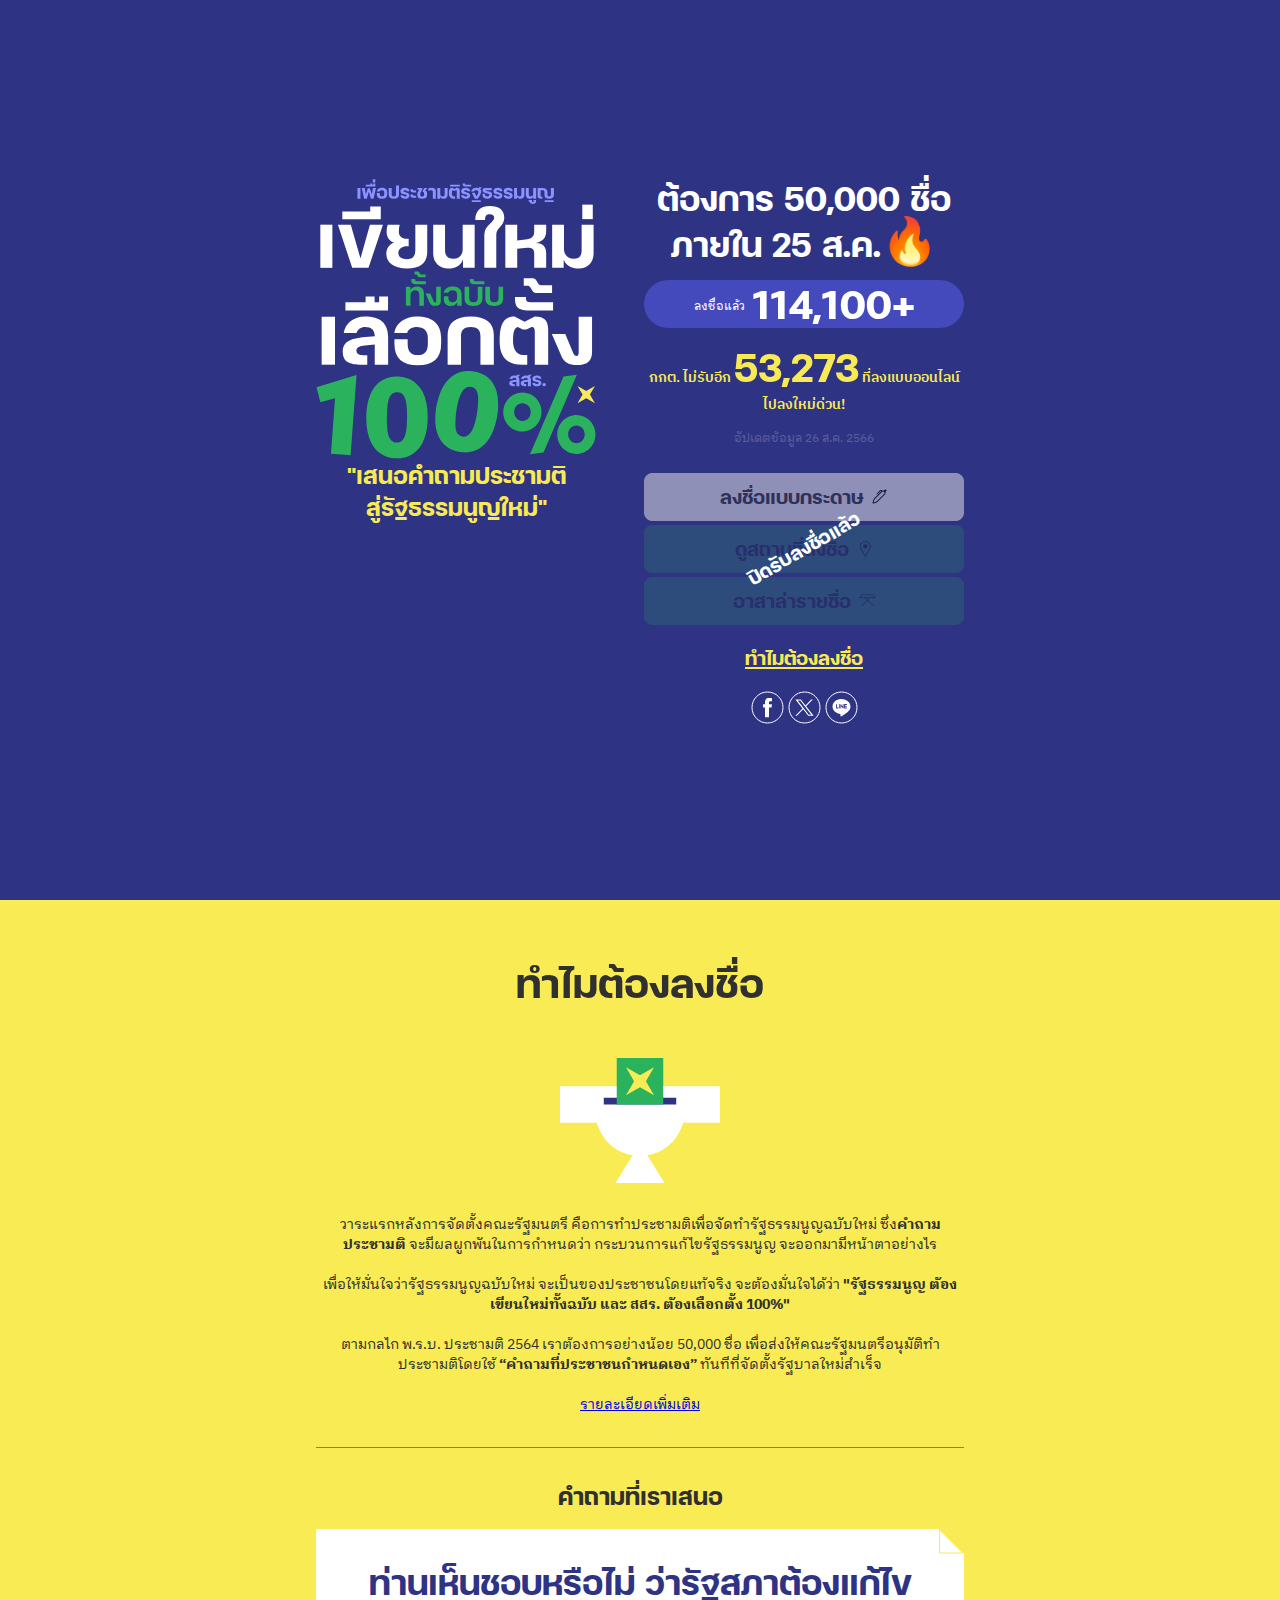
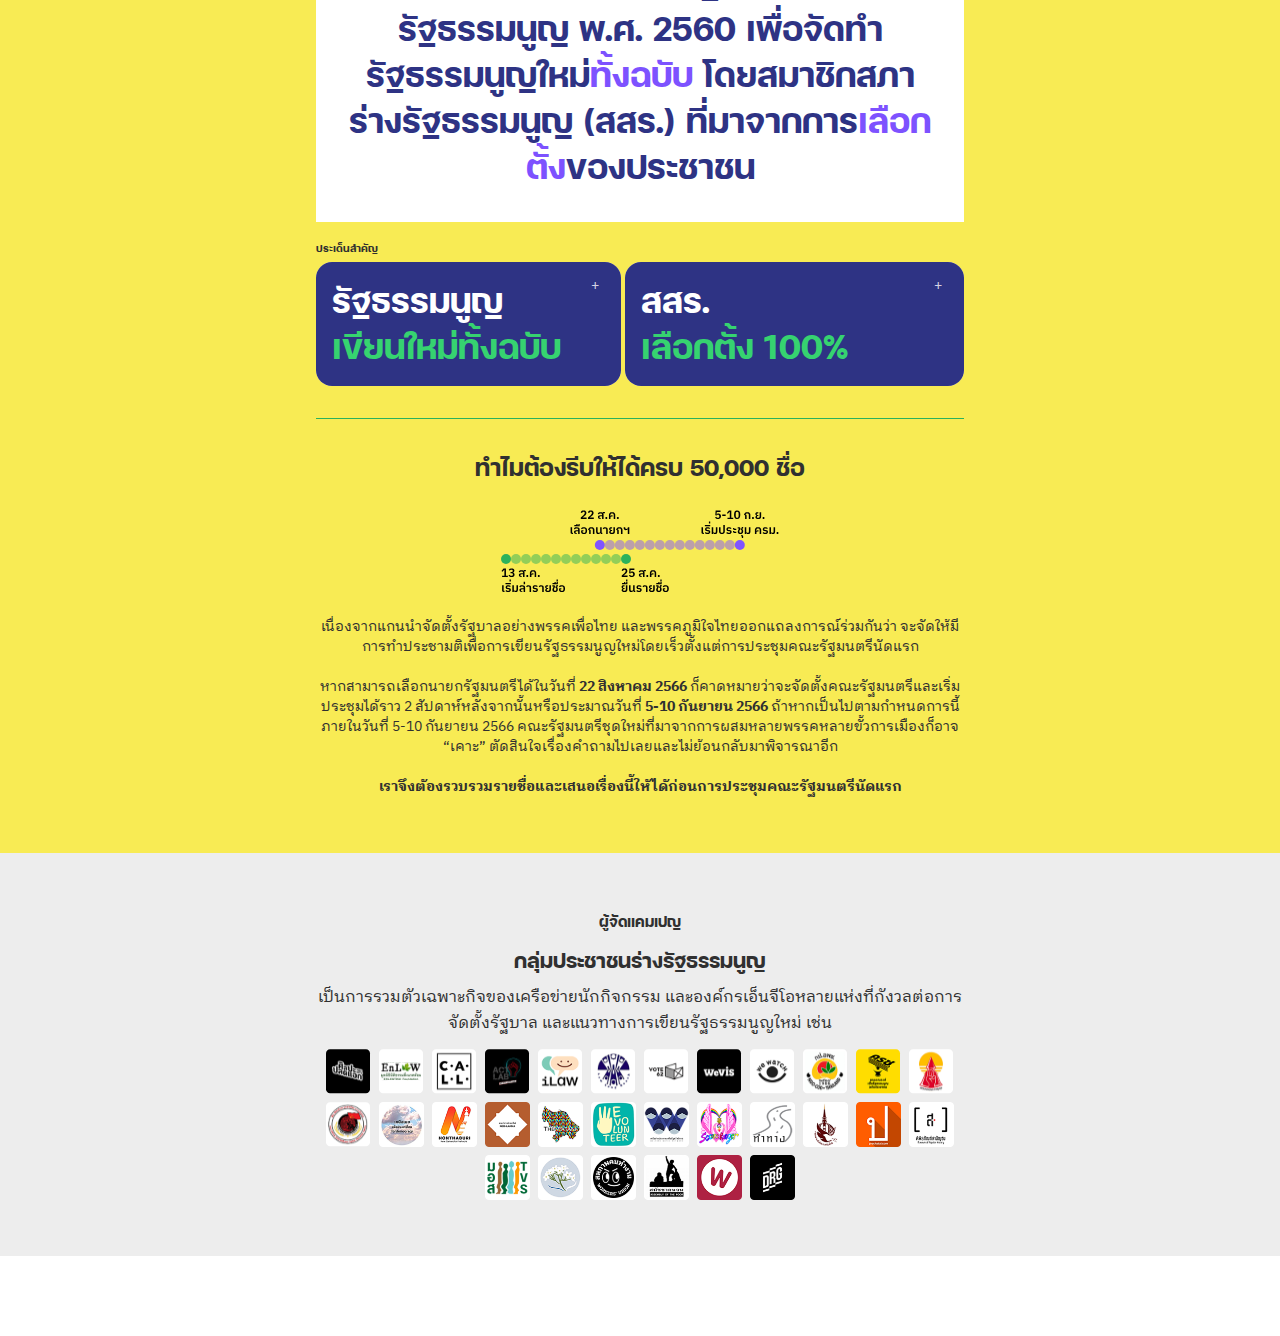
==== commit 69a17521: "deploy: 7e5b7ae5062efb55585295527387e082628d2825" ====
--- a/index.html
+++ b/index.html
@@ -44,7 +44,7 @@
 			
 	<div class="flex flex-col justify-center items-center pb-[60px] md:pb-[80px]">
 		<section id="welcome" class="bg-primary min-h-screen flex justify-center items-center relative">
-			<div class="flex flex-col md:flex-row"><div data-svelte-h="svelte-nqqnta"><img class="w-[180px] md:w-[280px] max-w-[280px] m-auto" src="/campaign-logo.svg" alt="campaign-logo"> <p class="heading-responsive-01 text-info flex flex-col justify-center items-center"><span>&quot;เสนอคำถามประชามติ</span> <span>สู่รัฐธรรมนูญใหม่&quot;</span></p></div> <div class="text-center mt-[12px] md:mt-[0px] md:ml-[48px] grid gap-[12px]"><div data-svelte-h="svelte-1oligs"><h2 class="heading-responsive-02 text-base-100">ต้องการ 50,000 ชื่อ</h2> <h2 class="heading-responsive-02 text-base-100">ภายใน 25 ส.ค.🔥</h2></div> <div class="rounded-full text-base-100 flex flex-row justify-center items-center space-x-2 bg-primary-focus h-12 body-01-normal"><span class="mt-1" data-svelte-h="svelte-ah5kuy">ลงชื่อแล้ว</span> <span class="heading-responsive-03">112,500+</span></div> <p class="heading-01 text-info" data-svelte-h="svelte-1qezub0">กกต. ไม่รับอีก <span class="heading-responsive-03">53,273</span> ที่ลงแบบออนไลน์
+			<div class="flex flex-col md:flex-row"><div data-svelte-h="svelte-nqqnta"><img class="w-[180px] md:w-[280px] max-w-[280px] m-auto" src="/campaign-logo.svg" alt="campaign-logo"> <p class="heading-responsive-01 text-info flex flex-col justify-center items-center"><span>&quot;เสนอคำถามประชามติ</span> <span>สู่รัฐธรรมนูญใหม่&quot;</span></p></div> <div class="text-center mt-[12px] md:mt-[0px] md:ml-[48px] grid gap-[12px]"><div data-svelte-h="svelte-1oligs"><h2 class="heading-responsive-02 text-base-100">ต้องการ 50,000 ชื่อ</h2> <h2 class="heading-responsive-02 text-base-100">ภายใน 25 ส.ค.🔥</h2></div> <div class="rounded-full text-base-100 flex flex-row justify-center items-center space-x-2 bg-primary-focus h-12 body-01-normal"><span class="mt-1" data-svelte-h="svelte-ah5kuy">ลงชื่อแล้ว</span> <span class="heading-responsive-03">114,100+</span></div> <p class="heading-01 text-info" data-svelte-h="svelte-1qezub0">กกต. ไม่รับอีก <span class="heading-responsive-03">53,273</span> ที่ลงแบบออนไลน์
 			ไปลงใหม่ด่วน!</p> <div class="body-01-normal text-base-100 opacity-20">อัปเดตข้อมูล 26 ส.ค. 2566</div> <div class="mt-3 relative" data-svelte-h="svelte-b6si09"><div class="absolute inset-0 bg-white flex items-center justify-center text-base-100 z-20"><p class="rotate-[-30deg] font-minimal text-[26px]">ปิดรับลงชื่อแล้ว</p></div> <div class="btn btn-block font-minimal text-[26px] opacity-50">ลงชื่อแบบกระดาษ
 				<img src="/icons/pen.svg" alt="icon-pen"></div> <div class="btn btn-block btn-secondary font-minimal text-[26px] mt-[4px] opacity-20">ดูสถานที่ลงชื่อ
 				<svg xmlns="http://www.w3.org/2000/svg" width="16" height="16" viewBox="0 0 16 16" fill="none"><path d="M8.33332 0C5.40622 0 3 2.28256 3 5.53844C3 6.70035 3.27369 7.50866 3.78205 8.40382L7.97434 15.7884C8.00983 15.8525 8.06184 15.9059 8.12497 15.9432C8.1881 15.9804 8.26004 16 8.33332 16C8.4066 16 8.47854 15.9804 8.54166 15.9432C8.60479 15.9059 8.6568 15.8525 8.69229 15.7884L12.8846 8.40382C13.393 7.50864 13.6666 6.70035 13.6666 5.53844C13.6666 2.28256 11.2604 0 8.33332 0ZM8.33332 0.82051C10.8441 0.82051 12.8461 2.67673 12.8461 5.53844C12.8461 6.58135 12.6437 7.17112 12.173 7.99999L8.33332 14.7564L4.49359 7.99999C4.02289 7.17114 3.82051 6.58135 3.82051 5.53844C3.82051 2.67673 5.82255 0.82051 8.33332 0.82051ZM8.33332 3.28204C9.47107 3.28204 10.3846 4.19558 10.3846 5.33332C10.3846 6.47104 9.47106 7.38459 8.33332 7.38459C7.19557 7.38459 6.28204 6.47104 6.28204 5.33332C6.28204 4.19558 7.19557 3.28204 8.33332 3.28204Z" fill="black"></path></svg></div> <div class="btn btn-block btn-secondary font-minimal text-[26px] mt-[4px] opacity-20">อาสาล่ารายชื่อ
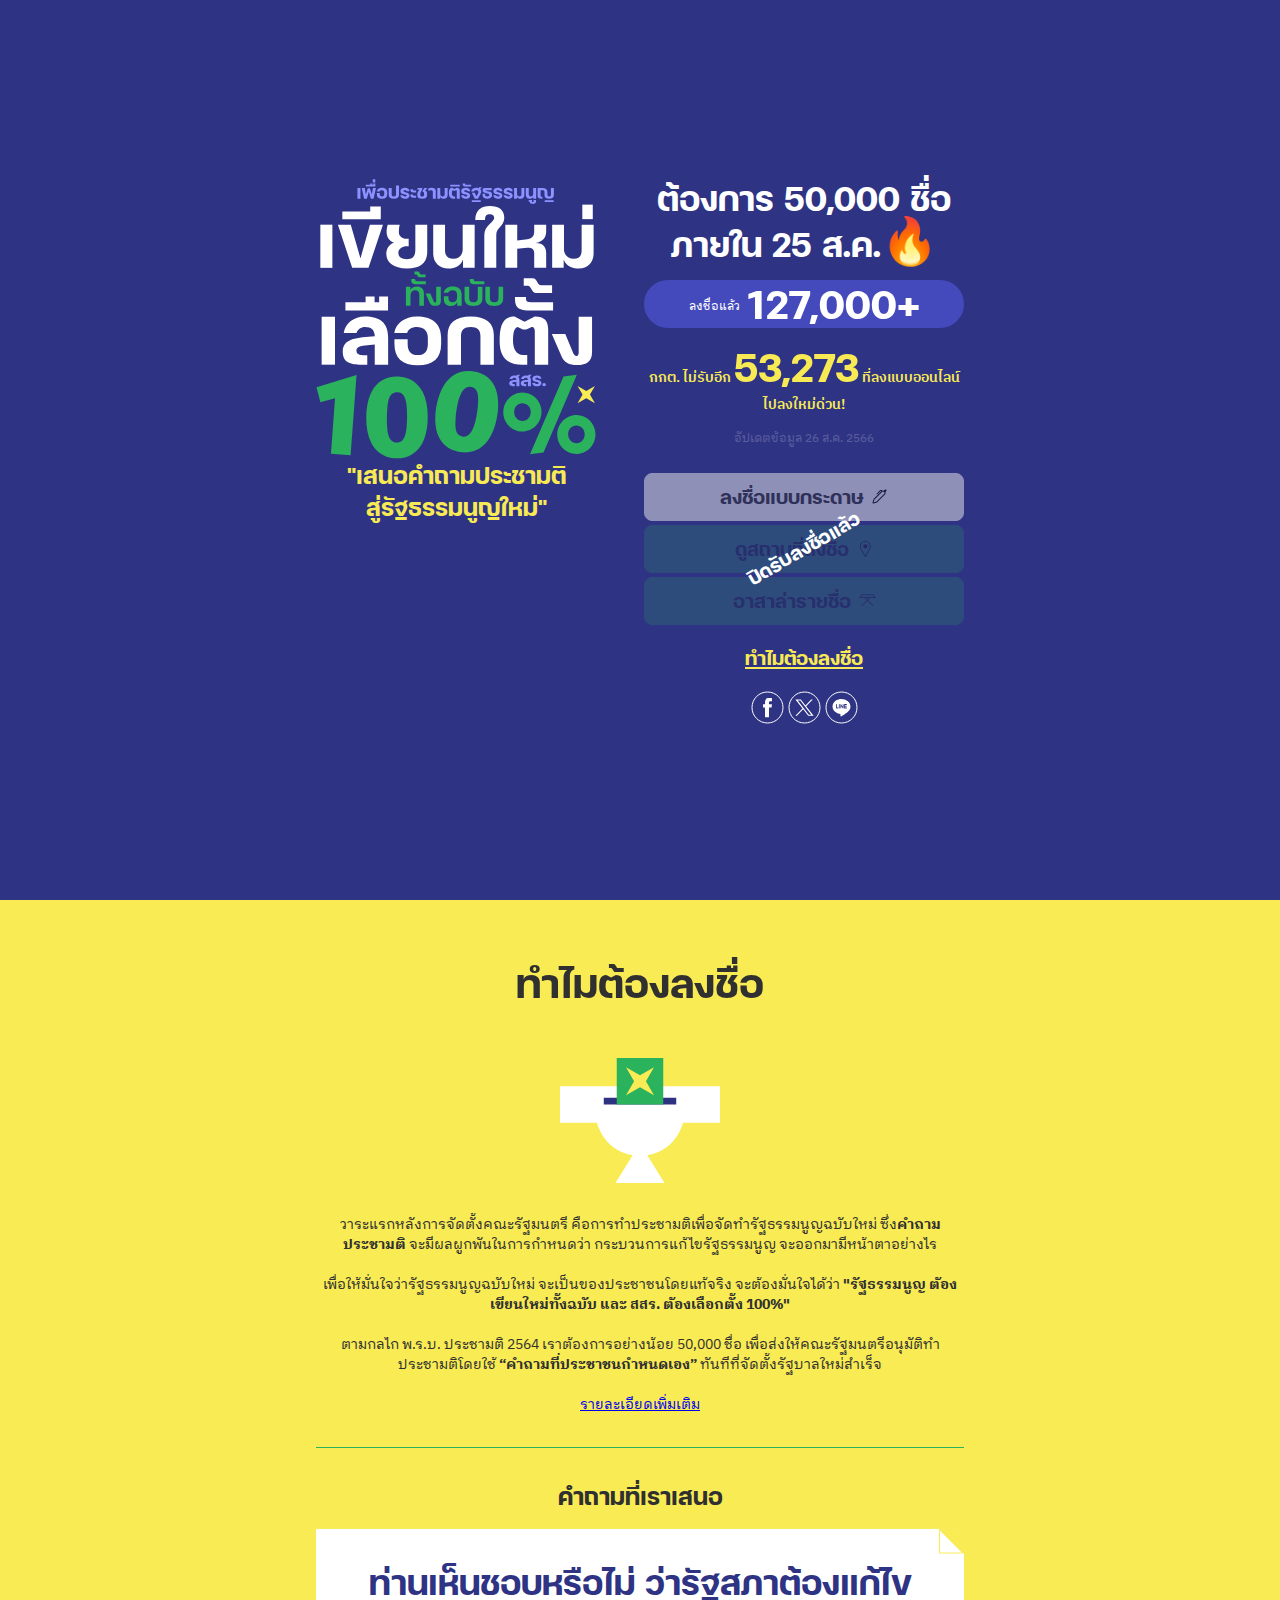
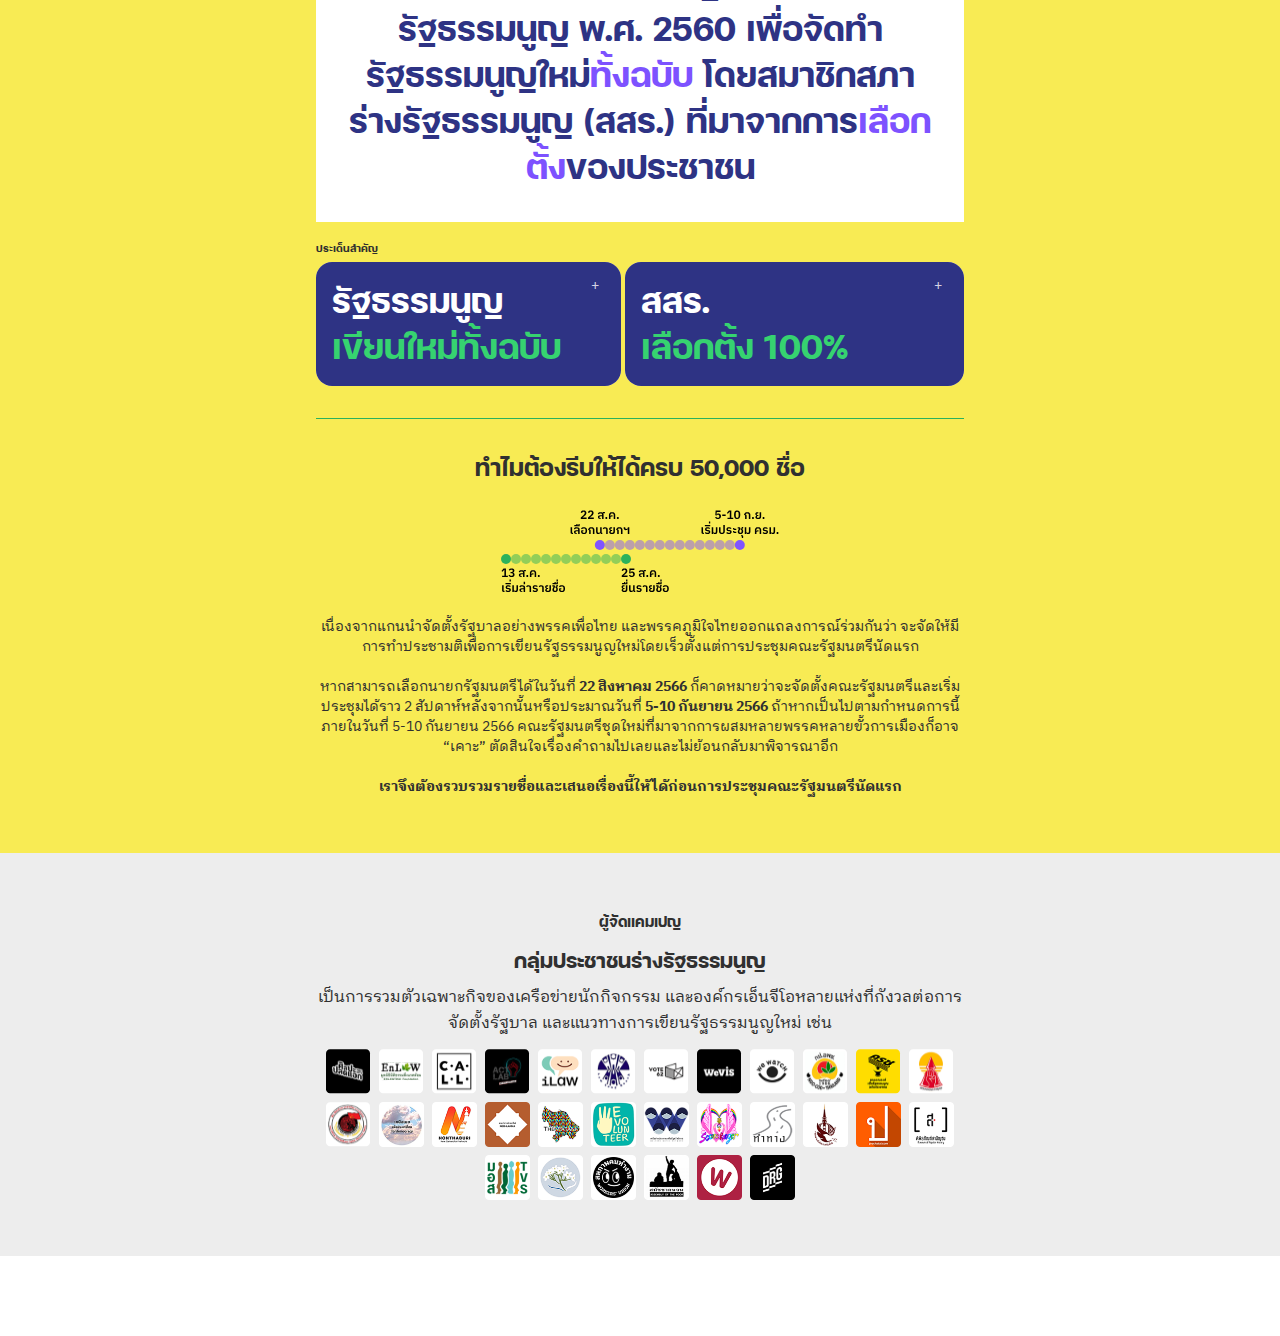
==== commit 12874813: "deploy: ead836296a5bfa0c23f5b8b7567c1343addf31d7" ====
--- a/index.html
+++ b/index.html
@@ -44,7 +44,7 @@
 			
 	<div class="flex flex-col justify-center items-center pb-[60px] md:pb-[80px]">
 		<section id="welcome" class="bg-primary min-h-screen flex justify-center items-center relative">
-			<div class="flex flex-col md:flex-row"><div data-svelte-h="svelte-nqqnta"><img class="w-[180px] md:w-[280px] max-w-[280px] m-auto" src="/campaign-logo.svg" alt="campaign-logo"> <p class="heading-responsive-01 text-info flex flex-col justify-center items-center"><span>&quot;เสนอคำถามประชามติ</span> <span>สู่รัฐธรรมนูญใหม่&quot;</span></p></div> <div class="text-center mt-[12px] md:mt-[0px] md:ml-[48px] grid gap-[12px]"><div data-svelte-h="svelte-1oligs"><h2 class="heading-responsive-02 text-base-100">ต้องการ 50,000 ชื่อ</h2> <h2 class="heading-responsive-02 text-base-100">ภายใน 25 ส.ค.🔥</h2></div> <div class="rounded-full text-base-100 flex flex-row justify-center items-center space-x-2 bg-primary-focus h-12 body-01-normal"><span class="mt-1" data-svelte-h="svelte-ah5kuy">ลงชื่อแล้ว</span> <span class="heading-responsive-03">114,100+</span></div> <p class="heading-01 text-info" data-svelte-h="svelte-1qezub0">กกต. ไม่รับอีก <span class="heading-responsive-03">53,273</span> ที่ลงแบบออนไลน์
+			<div class="flex flex-col md:flex-row"><div data-svelte-h="svelte-nqqnta"><img class="w-[180px] md:w-[280px] max-w-[280px] m-auto" src="/campaign-logo.svg" alt="campaign-logo"> <p class="heading-responsive-01 text-info flex flex-col justify-center items-center"><span>&quot;เสนอคำถามประชามติ</span> <span>สู่รัฐธรรมนูญใหม่&quot;</span></p></div> <div class="text-center mt-[12px] md:mt-[0px] md:ml-[48px] grid gap-[12px]"><div data-svelte-h="svelte-1oligs"><h2 class="heading-responsive-02 text-base-100">ต้องการ 50,000 ชื่อ</h2> <h2 class="heading-responsive-02 text-base-100">ภายใน 25 ส.ค.🔥</h2></div> <div class="rounded-full text-base-100 flex flex-row justify-center items-center space-x-2 bg-primary-focus h-12 body-01-normal"><span class="mt-1" data-svelte-h="svelte-ah5kuy">ลงชื่อแล้ว</span> <span class="heading-responsive-03">127,000+</span></div> <p class="heading-01 text-info" data-svelte-h="svelte-1qezub0">กกต. ไม่รับอีก <span class="heading-responsive-03">53,273</span> ที่ลงแบบออนไลน์
 			ไปลงใหม่ด่วน!</p> <div class="body-01-normal text-base-100 opacity-20">อัปเดตข้อมูล 26 ส.ค. 2566</div> <div class="mt-3 relative" data-svelte-h="svelte-b6si09"><div class="absolute inset-0 bg-white flex items-center justify-center text-base-100 z-20"><p class="rotate-[-30deg] font-minimal text-[26px]">ปิดรับลงชื่อแล้ว</p></div> <div class="btn btn-block font-minimal text-[26px] opacity-50">ลงชื่อแบบกระดาษ
 				<img src="/icons/pen.svg" alt="icon-pen"></div> <div class="btn btn-block btn-secondary font-minimal text-[26px] mt-[4px] opacity-20">ดูสถานที่ลงชื่อ
 				<svg xmlns="http://www.w3.org/2000/svg" width="16" height="16" viewBox="0 0 16 16" fill="none"><path d="M8.33332 0C5.40622 0 3 2.28256 3 5.53844C3 6.70035 3.27369 7.50866 3.78205 8.40382L7.97434 15.7884C8.00983 15.8525 8.06184 15.9059 8.12497 15.9432C8.1881 15.9804 8.26004 16 8.33332 16C8.4066 16 8.47854 15.9804 8.54166 15.9432C8.60479 15.9059 8.6568 15.8525 8.69229 15.7884L12.8846 8.40382C13.393 7.50864 13.6666 6.70035 13.6666 5.53844C13.6666 2.28256 11.2604 0 8.33332 0ZM8.33332 0.82051C10.8441 0.82051 12.8461 2.67673 12.8461 5.53844C12.8461 6.58135 12.6437 7.17112 12.173 7.99999L8.33332 14.7564L4.49359 7.99999C4.02289 7.17114 3.82051 6.58135 3.82051 5.53844C3.82051 2.67673 5.82255 0.82051 8.33332 0.82051ZM8.33332 3.28204C9.47107 3.28204 10.3846 4.19558 10.3846 5.33332C10.3846 6.47104 9.47106 7.38459 8.33332 7.38459C7.19557 7.38459 6.28204 6.47104 6.28204 5.33332C6.28204 4.19558 7.19557 3.28204 8.33332 3.28204Z" fill="black"></path></svg></div> <div class="btn btn-block btn-secondary font-minimal text-[26px] mt-[4px] opacity-20">อาสาล่ารายชื่อ
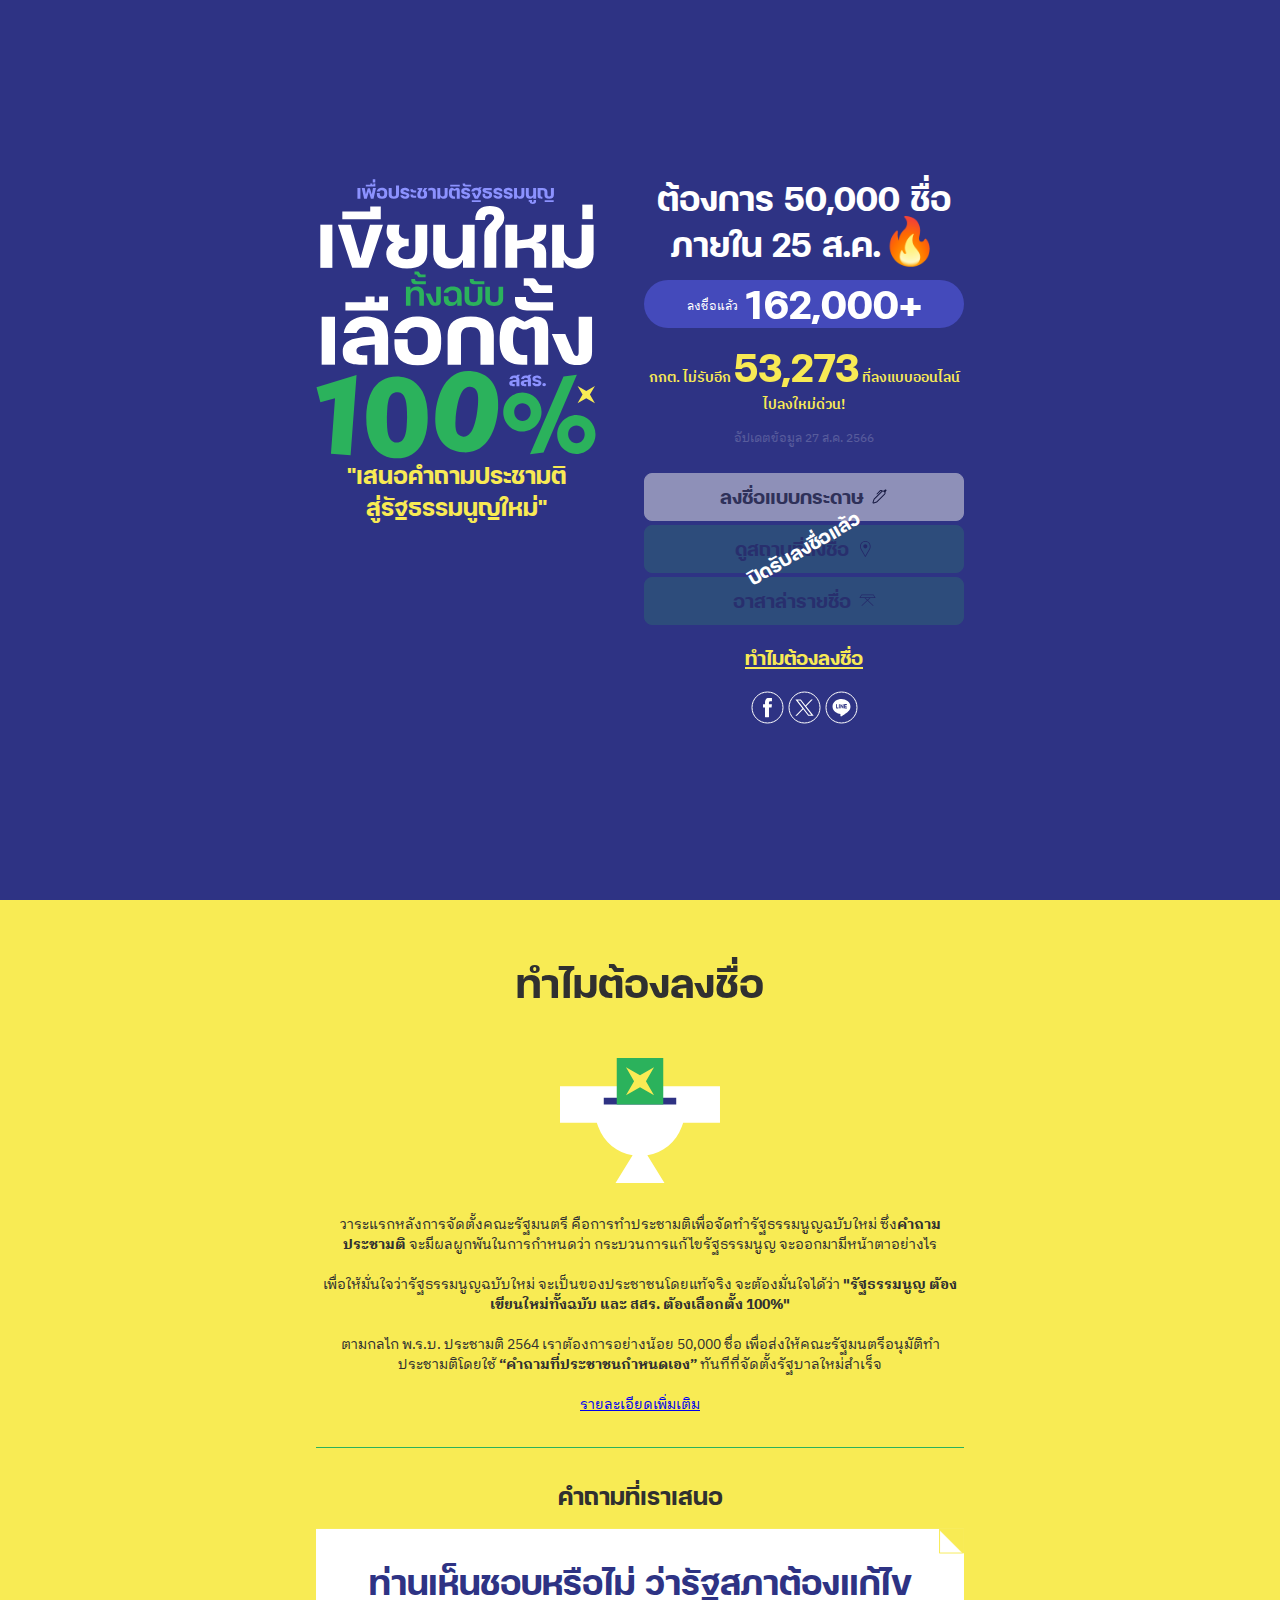
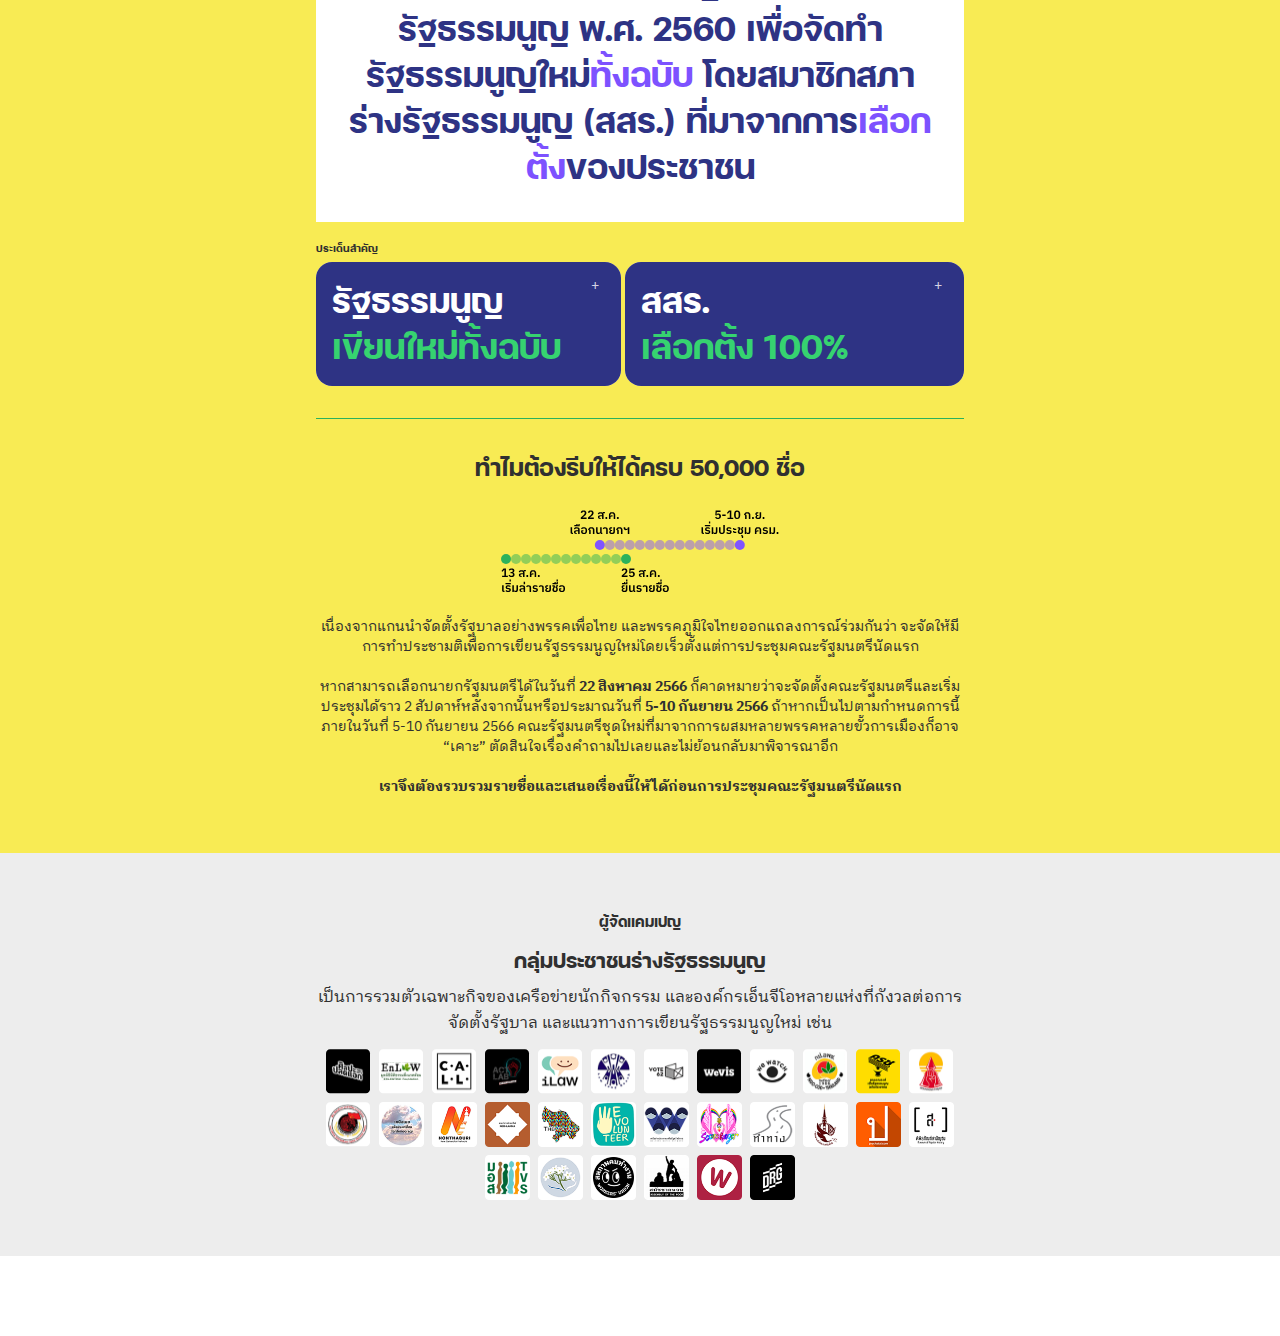
==== commit e3d8f974: "deploy: 0ab31acf1ba8a0bab851d652d915ab3712184b3f" ====
--- a/index.html
+++ b/index.html
@@ -44,8 +44,8 @@
 			
 	<div class="flex flex-col justify-center items-center pb-[60px] md:pb-[80px]">
 		<section id="welcome" class="bg-primary min-h-screen flex justify-center items-center relative">
-			<div class="flex flex-col md:flex-row"><div data-svelte-h="svelte-nqqnta"><img class="w-[180px] md:w-[280px] max-w-[280px] m-auto" src="/campaign-logo.svg" alt="campaign-logo"> <p class="heading-responsive-01 text-info flex flex-col justify-center items-center"><span>&quot;เสนอคำถามประชามติ</span> <span>สู่รัฐธรรมนูญใหม่&quot;</span></p></div> <div class="text-center mt-[12px] md:mt-[0px] md:ml-[48px] grid gap-[12px]"><div data-svelte-h="svelte-1oligs"><h2 class="heading-responsive-02 text-base-100">ต้องการ 50,000 ชื่อ</h2> <h2 class="heading-responsive-02 text-base-100">ภายใน 25 ส.ค.🔥</h2></div> <div class="rounded-full text-base-100 flex flex-row justify-center items-center space-x-2 bg-primary-focus h-12 body-01-normal"><span class="mt-1" data-svelte-h="svelte-ah5kuy">ลงชื่อแล้ว</span> <span class="heading-responsive-03">127,000+</span></div> <p class="heading-01 text-info" data-svelte-h="svelte-1qezub0">กกต. ไม่รับอีก <span class="heading-responsive-03">53,273</span> ที่ลงแบบออนไลน์
-			ไปลงใหม่ด่วน!</p> <div class="body-01-normal text-base-100 opacity-20">อัปเดตข้อมูล 26 ส.ค. 2566</div> <div class="mt-3 relative" data-svelte-h="svelte-b6si09"><div class="absolute inset-0 bg-white flex items-center justify-center text-base-100 z-20"><p class="rotate-[-30deg] font-minimal text-[26px]">ปิดรับลงชื่อแล้ว</p></div> <div class="btn btn-block font-minimal text-[26px] opacity-50">ลงชื่อแบบกระดาษ
+			<div class="flex flex-col md:flex-row"><div data-svelte-h="svelte-nqqnta"><img class="w-[180px] md:w-[280px] max-w-[280px] m-auto" src="/campaign-logo.svg" alt="campaign-logo"> <p class="heading-responsive-01 text-info flex flex-col justify-center items-center"><span>&quot;เสนอคำถามประชามติ</span> <span>สู่รัฐธรรมนูญใหม่&quot;</span></p></div> <div class="text-center mt-[12px] md:mt-[0px] md:ml-[48px] grid gap-[12px]"><div data-svelte-h="svelte-1oligs"><h2 class="heading-responsive-02 text-base-100">ต้องการ 50,000 ชื่อ</h2> <h2 class="heading-responsive-02 text-base-100">ภายใน 25 ส.ค.🔥</h2></div> <div class="rounded-full text-base-100 flex flex-row justify-center items-center space-x-2 bg-primary-focus h-12 body-01-normal"><span class="mt-1" data-svelte-h="svelte-ah5kuy">ลงชื่อแล้ว</span> <span class="heading-responsive-03">162,000+</span></div> <p class="heading-01 text-info" data-svelte-h="svelte-1qezub0">กกต. ไม่รับอีก <span class="heading-responsive-03">53,273</span> ที่ลงแบบออนไลน์
+			ไปลงใหม่ด่วน!</p> <div class="body-01-normal text-base-100 opacity-20">อัปเดตข้อมูล 27 ส.ค. 2566</div> <div class="mt-3 relative" data-svelte-h="svelte-b6si09"><div class="absolute inset-0 bg-white flex items-center justify-center text-base-100 z-20"><p class="rotate-[-30deg] font-minimal text-[26px]">ปิดรับลงชื่อแล้ว</p></div> <div class="btn btn-block font-minimal text-[26px] opacity-50">ลงชื่อแบบกระดาษ
 				<img src="/icons/pen.svg" alt="icon-pen"></div> <div class="btn btn-block btn-secondary font-minimal text-[26px] mt-[4px] opacity-20">ดูสถานที่ลงชื่อ
 				<svg xmlns="http://www.w3.org/2000/svg" width="16" height="16" viewBox="0 0 16 16" fill="none"><path d="M8.33332 0C5.40622 0 3 2.28256 3 5.53844C3 6.70035 3.27369 7.50866 3.78205 8.40382L7.97434 15.7884C8.00983 15.8525 8.06184 15.9059 8.12497 15.9432C8.1881 15.9804 8.26004 16 8.33332 16C8.4066 16 8.47854 15.9804 8.54166 15.9432C8.60479 15.9059 8.6568 15.8525 8.69229 15.7884L12.8846 8.40382C13.393 7.50864 13.6666 6.70035 13.6666 5.53844C13.6666 2.28256 11.2604 0 8.33332 0ZM8.33332 0.82051C10.8441 0.82051 12.8461 2.67673 12.8461 5.53844C12.8461 6.58135 12.6437 7.17112 12.173 7.99999L8.33332 14.7564L4.49359 7.99999C4.02289 7.17114 3.82051 6.58135 3.82051 5.53844C3.82051 2.67673 5.82255 0.82051 8.33332 0.82051ZM8.33332 3.28204C9.47107 3.28204 10.3846 4.19558 10.3846 5.33332C10.3846 6.47104 9.47106 7.38459 8.33332 7.38459C7.19557 7.38459 6.28204 6.47104 6.28204 5.33332C6.28204 4.19558 7.19557 3.28204 8.33332 3.28204Z" fill="black"></path></svg></div> <div class="btn btn-block btn-secondary font-minimal text-[26px] mt-[4px] opacity-20">อาสาล่ารายชื่อ
 				<img src="/icons/table.svg" alt="icon-table"></div></div> <a class="text-decoration-line: underline font-minimal text-[26px] text-info" href="#event-reasons" data-svelte-h="svelte-18lvamn">ทำไมต้องลงชื่อ</a> <div class="flex [&>*:not(:first-child)]:ml-[4px] justify-center"><a href="http://www.facebook.com/sharer/sharer.php?u=https://conforall.com" target="_blank"><img src="/facebook-logo.svg" alt="facebook-logo"></a> <a href="https://twitter.com/intent/tweet?url=https://conforall.com" target="_blank"><img src="/x-logo.svg" alt="x-logo"></a> <a href="https://social-plugins.line.me/lineit/share?url=https://conforall.com" target="_blank"><img src="/line-logo.svg" alt="line-logo"></a></div></div> </div>
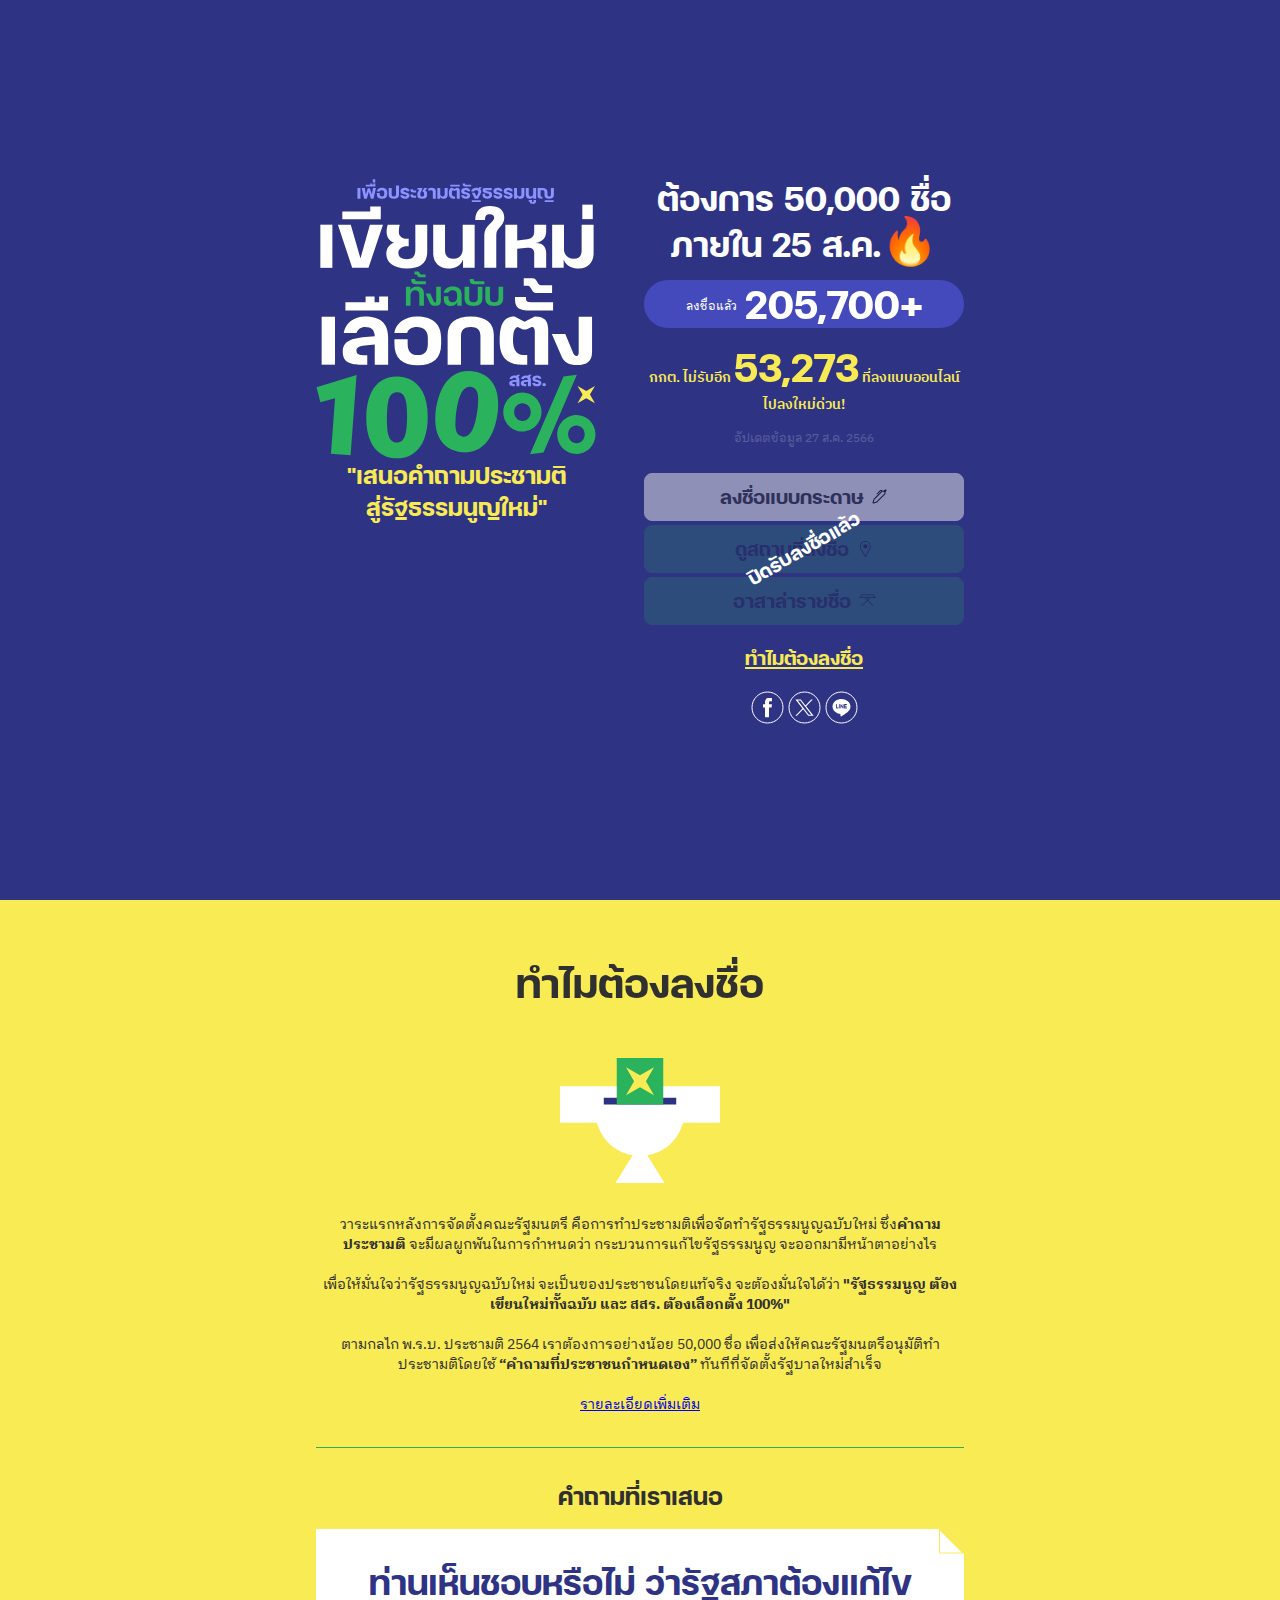
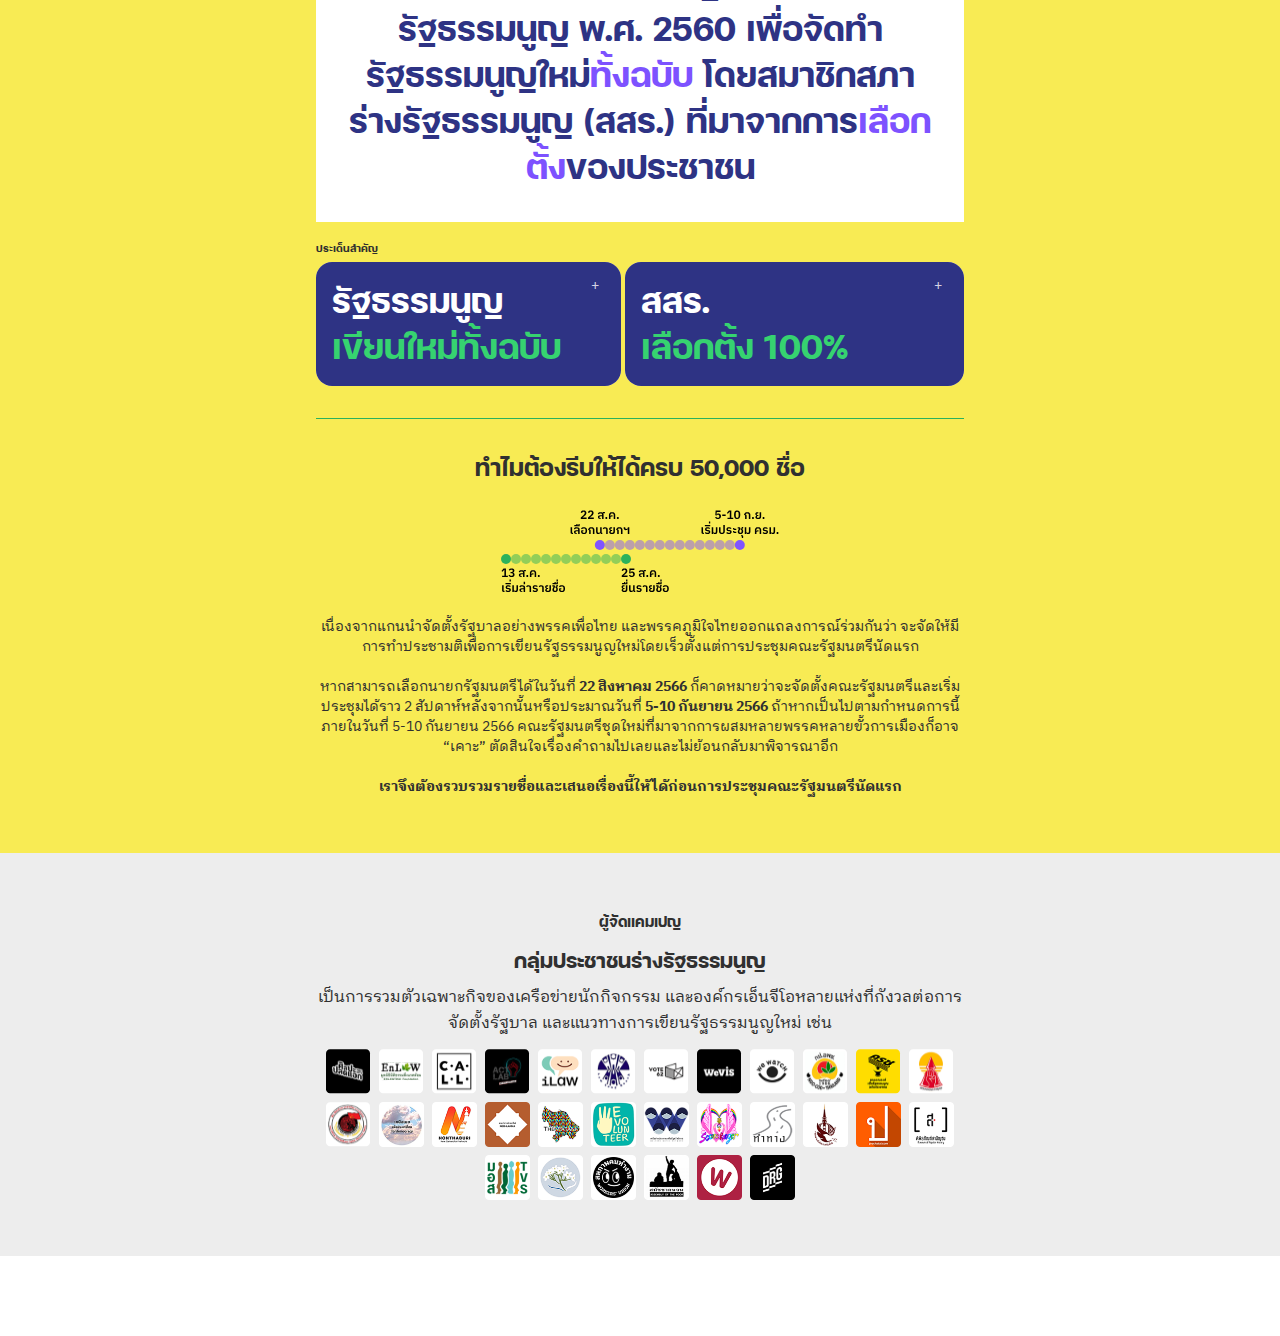
==== commit 20a84acb: "deploy: e21a1c3a2ccbd0bc66a5603f8c7c1571771db117" ====
--- a/index.html
+++ b/index.html
@@ -44,7 +44,7 @@
 			
 	<div class="flex flex-col justify-center items-center pb-[60px] md:pb-[80px]">
 		<section id="welcome" class="bg-primary min-h-screen flex justify-center items-center relative">
-			<div class="flex flex-col md:flex-row"><div data-svelte-h="svelte-nqqnta"><img class="w-[180px] md:w-[280px] max-w-[280px] m-auto" src="/campaign-logo.svg" alt="campaign-logo"> <p class="heading-responsive-01 text-info flex flex-col justify-center items-center"><span>&quot;เสนอคำถามประชามติ</span> <span>สู่รัฐธรรมนูญใหม่&quot;</span></p></div> <div class="text-center mt-[12px] md:mt-[0px] md:ml-[48px] grid gap-[12px]"><div data-svelte-h="svelte-1oligs"><h2 class="heading-responsive-02 text-base-100">ต้องการ 50,000 ชื่อ</h2> <h2 class="heading-responsive-02 text-base-100">ภายใน 25 ส.ค.🔥</h2></div> <div class="rounded-full text-base-100 flex flex-row justify-center items-center space-x-2 bg-primary-focus h-12 body-01-normal"><span class="mt-1" data-svelte-h="svelte-ah5kuy">ลงชื่อแล้ว</span> <span class="heading-responsive-03">162,000+</span></div> <p class="heading-01 text-info" data-svelte-h="svelte-1qezub0">กกต. ไม่รับอีก <span class="heading-responsive-03">53,273</span> ที่ลงแบบออนไลน์
+			<div class="flex flex-col md:flex-row"><div data-svelte-h="svelte-nqqnta"><img class="w-[180px] md:w-[280px] max-w-[280px] m-auto" src="/campaign-logo.svg" alt="campaign-logo"> <p class="heading-responsive-01 text-info flex flex-col justify-center items-center"><span>&quot;เสนอคำถามประชามติ</span> <span>สู่รัฐธรรมนูญใหม่&quot;</span></p></div> <div class="text-center mt-[12px] md:mt-[0px] md:ml-[48px] grid gap-[12px]"><div data-svelte-h="svelte-1oligs"><h2 class="heading-responsive-02 text-base-100">ต้องการ 50,000 ชื่อ</h2> <h2 class="heading-responsive-02 text-base-100">ภายใน 25 ส.ค.🔥</h2></div> <div class="rounded-full text-base-100 flex flex-row justify-center items-center space-x-2 bg-primary-focus h-12 body-01-normal"><span class="mt-1" data-svelte-h="svelte-ah5kuy">ลงชื่อแล้ว</span> <span class="heading-responsive-03">205,700+</span></div> <p class="heading-01 text-info" data-svelte-h="svelte-1qezub0">กกต. ไม่รับอีก <span class="heading-responsive-03">53,273</span> ที่ลงแบบออนไลน์
 			ไปลงใหม่ด่วน!</p> <div class="body-01-normal text-base-100 opacity-20">อัปเดตข้อมูล 27 ส.ค. 2566</div> <div class="mt-3 relative" data-svelte-h="svelte-b6si09"><div class="absolute inset-0 bg-white flex items-center justify-center text-base-100 z-20"><p class="rotate-[-30deg] font-minimal text-[26px]">ปิดรับลงชื่อแล้ว</p></div> <div class="btn btn-block font-minimal text-[26px] opacity-50">ลงชื่อแบบกระดาษ
 				<img src="/icons/pen.svg" alt="icon-pen"></div> <div class="btn btn-block btn-secondary font-minimal text-[26px] mt-[4px] opacity-20">ดูสถานที่ลงชื่อ
 				<svg xmlns="http://www.w3.org/2000/svg" width="16" height="16" viewBox="0 0 16 16" fill="none"><path d="M8.33332 0C5.40622 0 3 2.28256 3 5.53844C3 6.70035 3.27369 7.50866 3.78205 8.40382L7.97434 15.7884C8.00983 15.8525 8.06184 15.9059 8.12497 15.9432C8.1881 15.9804 8.26004 16 8.33332 16C8.4066 16 8.47854 15.9804 8.54166 15.9432C8.60479 15.9059 8.6568 15.8525 8.69229 15.7884L12.8846 8.40382C13.393 7.50864 13.6666 6.70035 13.6666 5.53844C13.6666 2.28256 11.2604 0 8.33332 0ZM8.33332 0.82051C10.8441 0.82051 12.8461 2.67673 12.8461 5.53844C12.8461 6.58135 12.6437 7.17112 12.173 7.99999L8.33332 14.7564L4.49359 7.99999C4.02289 7.17114 3.82051 6.58135 3.82051 5.53844C3.82051 2.67673 5.82255 0.82051 8.33332 0.82051ZM8.33332 3.28204C9.47107 3.28204 10.3846 4.19558 10.3846 5.33332C10.3846 6.47104 9.47106 7.38459 8.33332 7.38459C7.19557 7.38459 6.28204 6.47104 6.28204 5.33332C6.28204 4.19558 7.19557 3.28204 8.33332 3.28204Z" fill="black"></path></svg></div> <div class="btn btn-block btn-secondary font-minimal text-[26px] mt-[4px] opacity-20">อาสาล่ารายชื่อ
